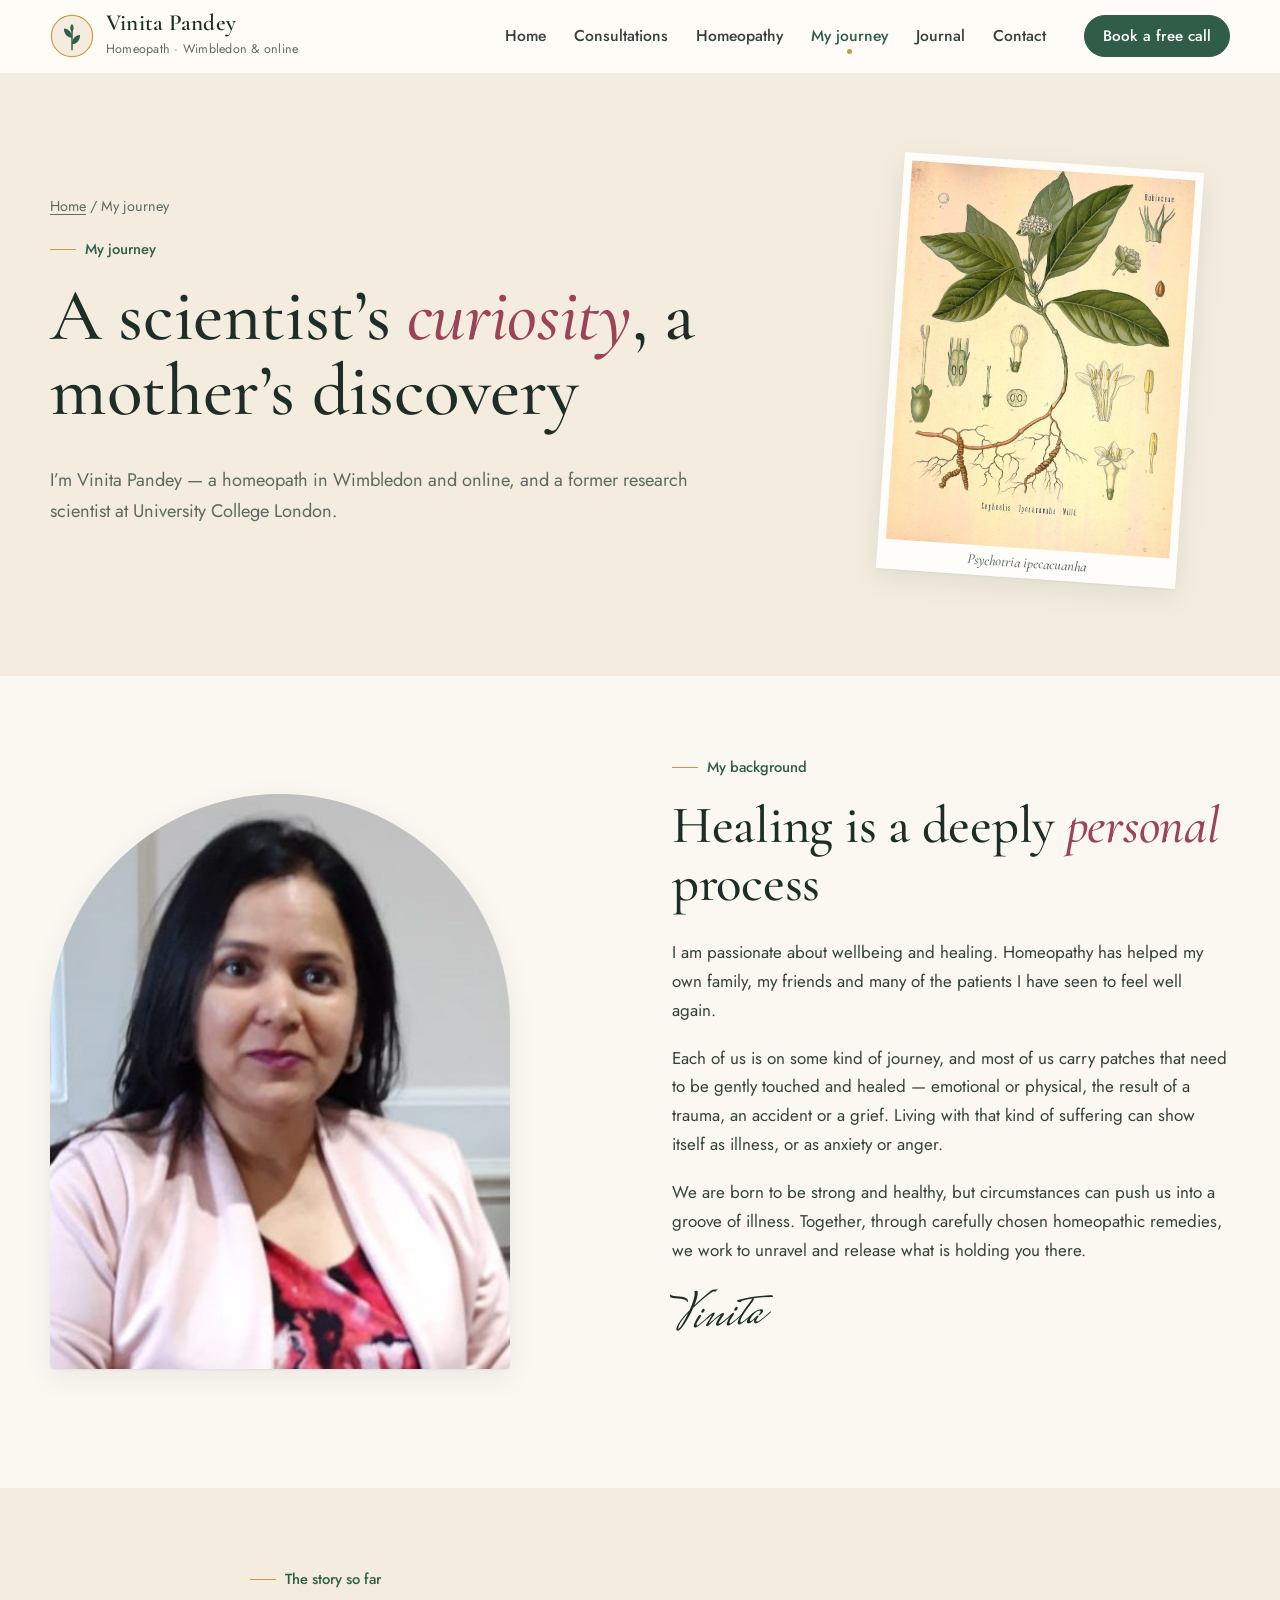
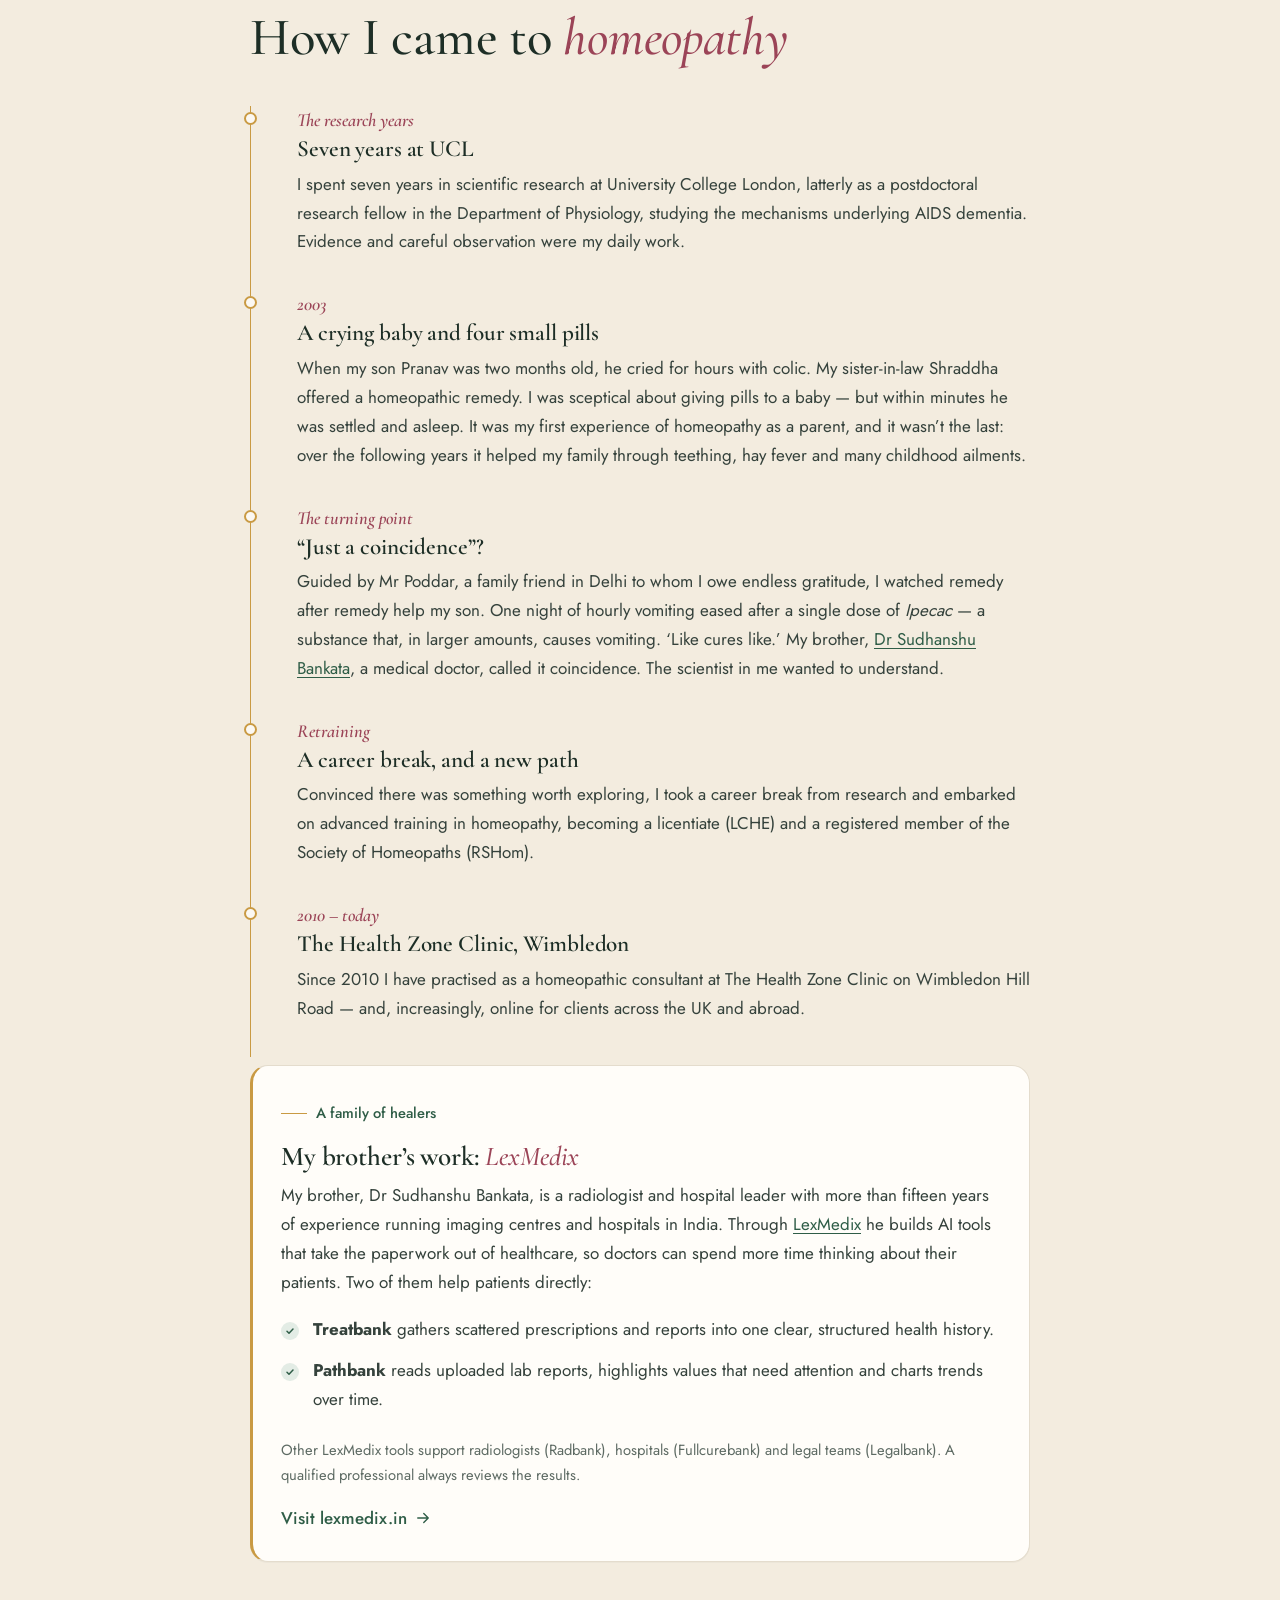
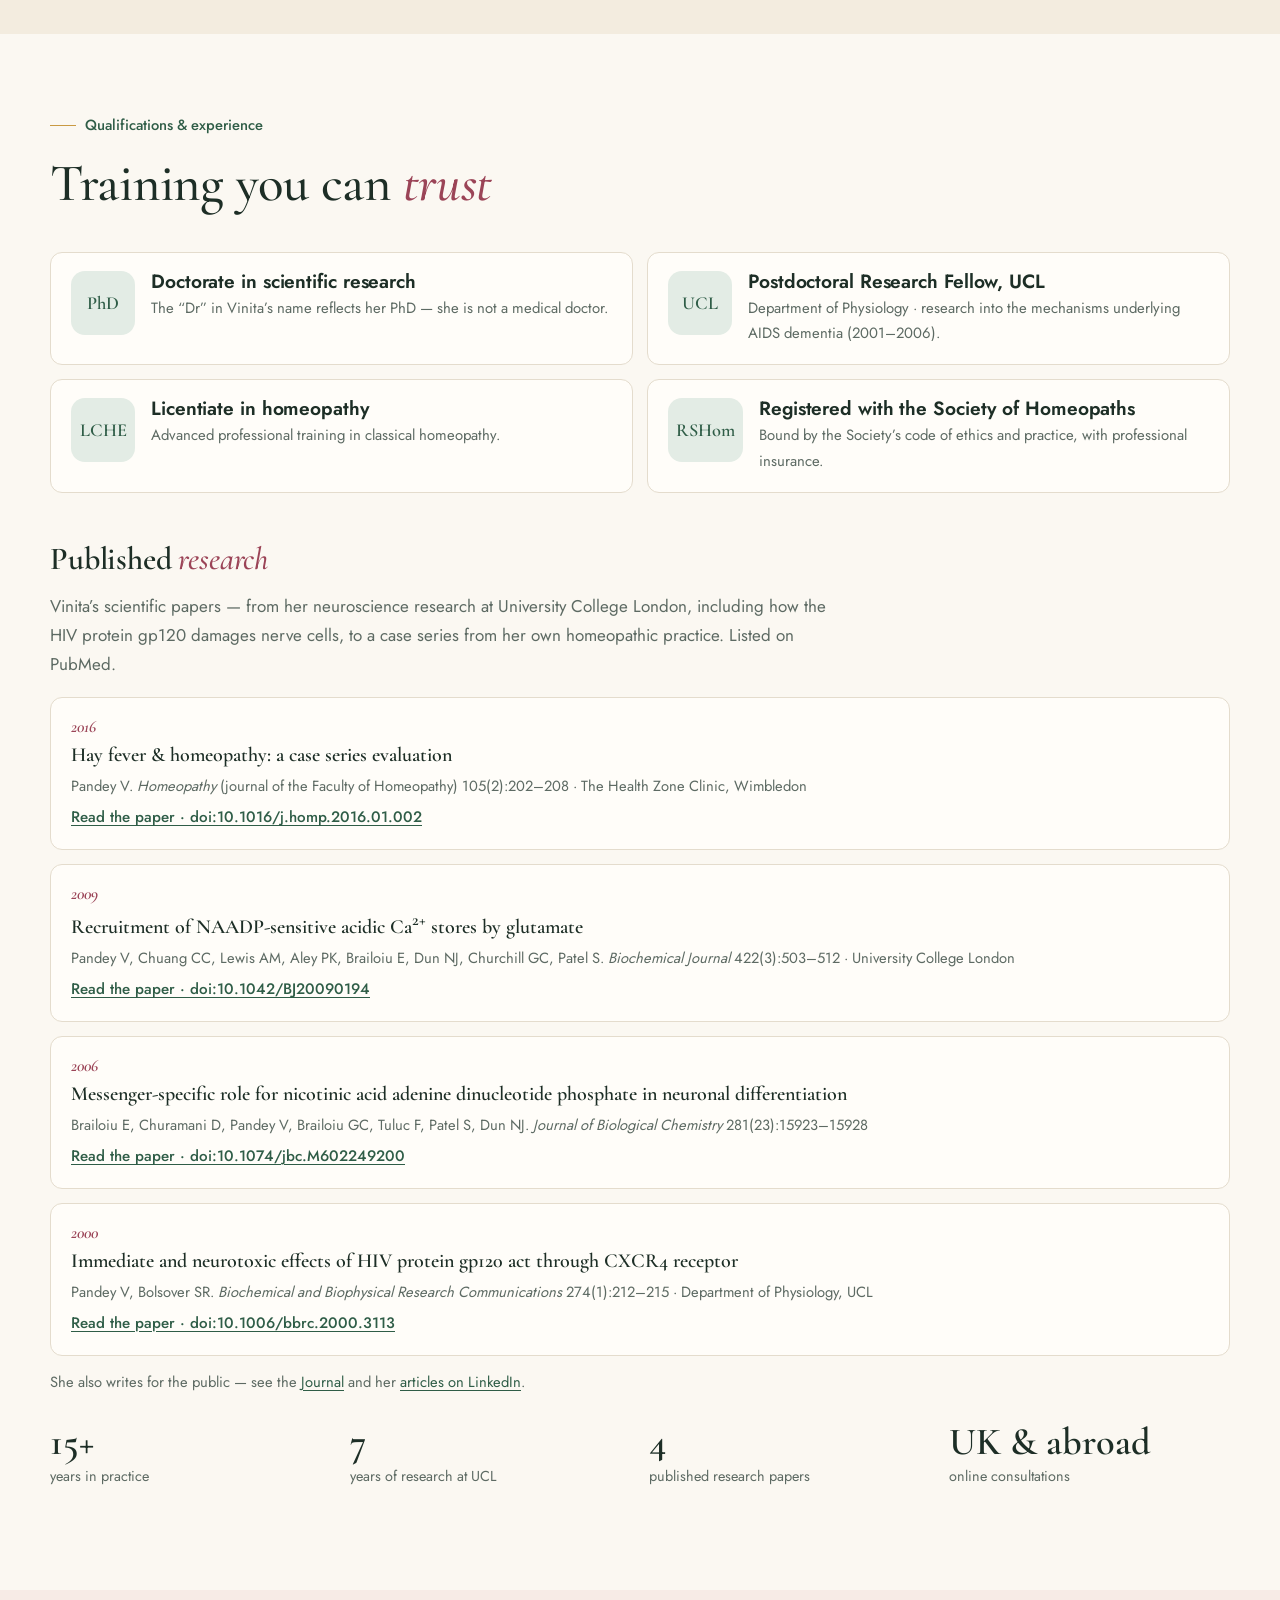
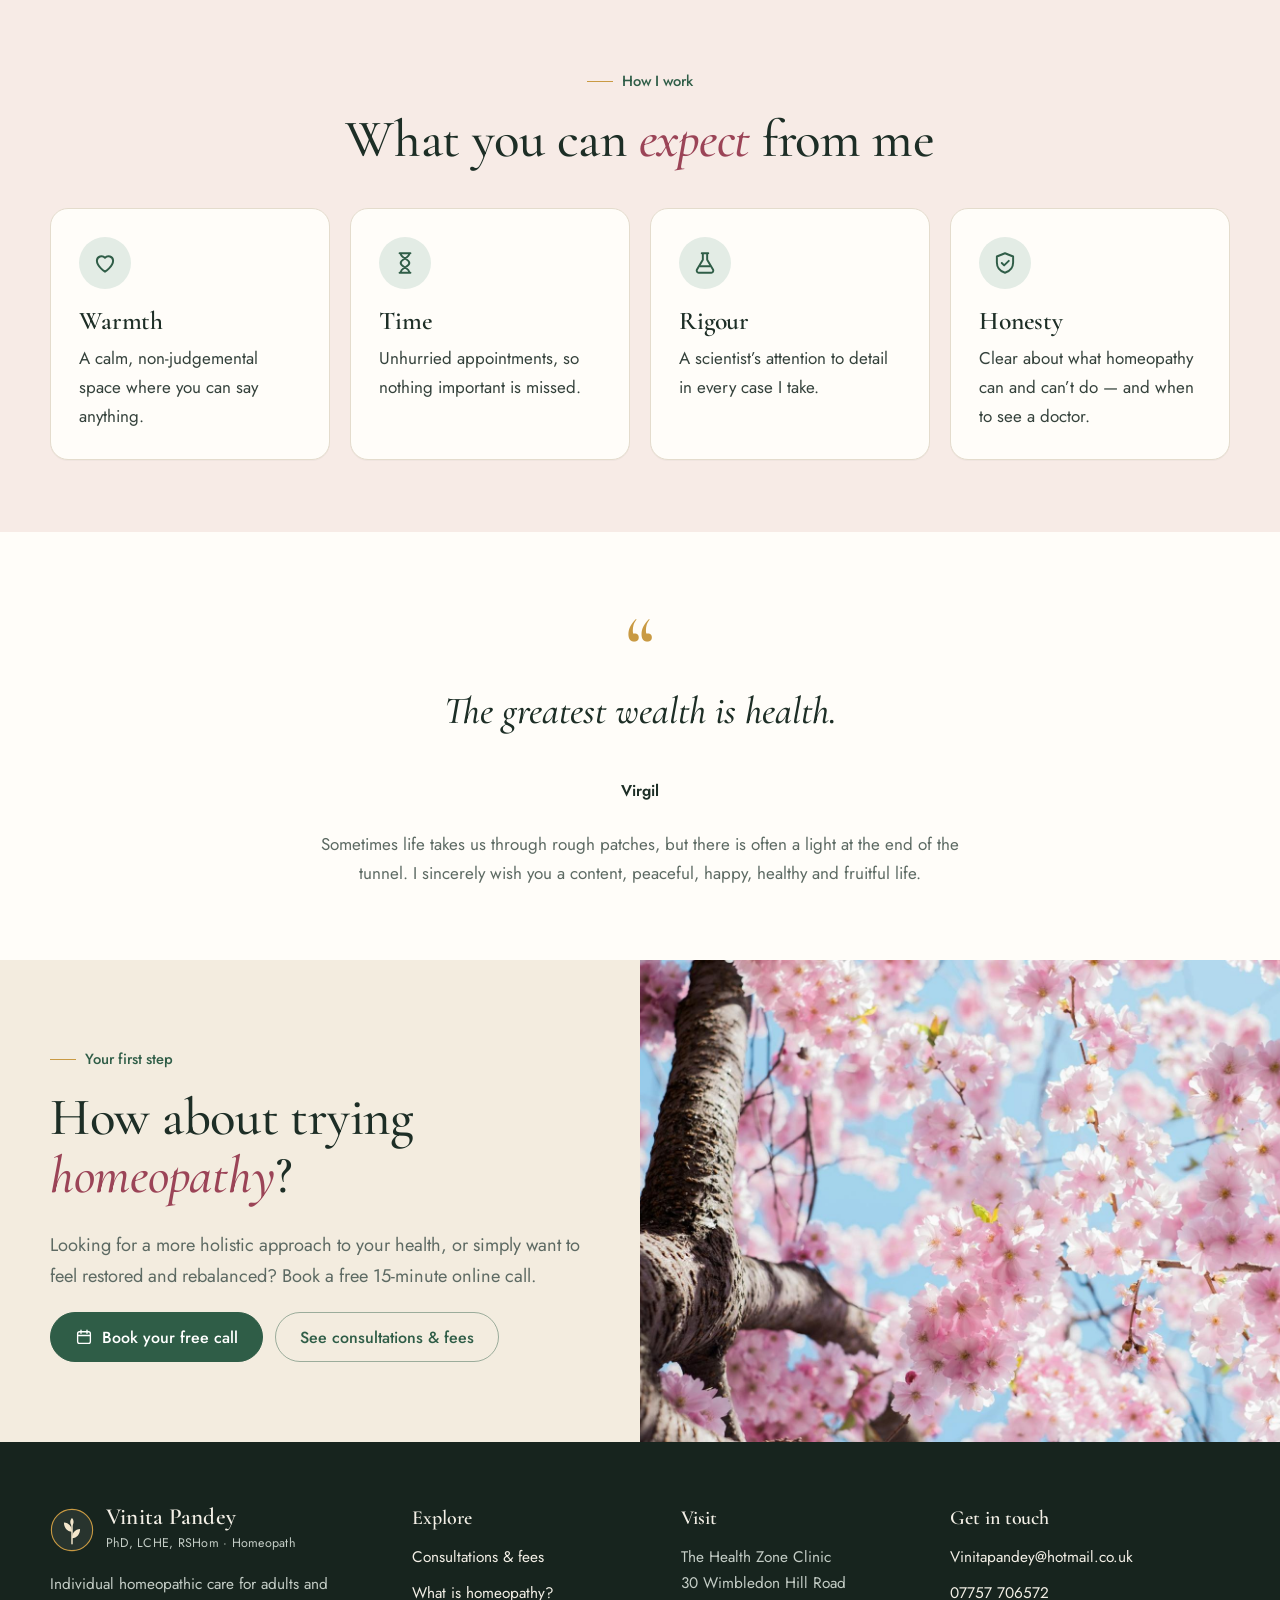
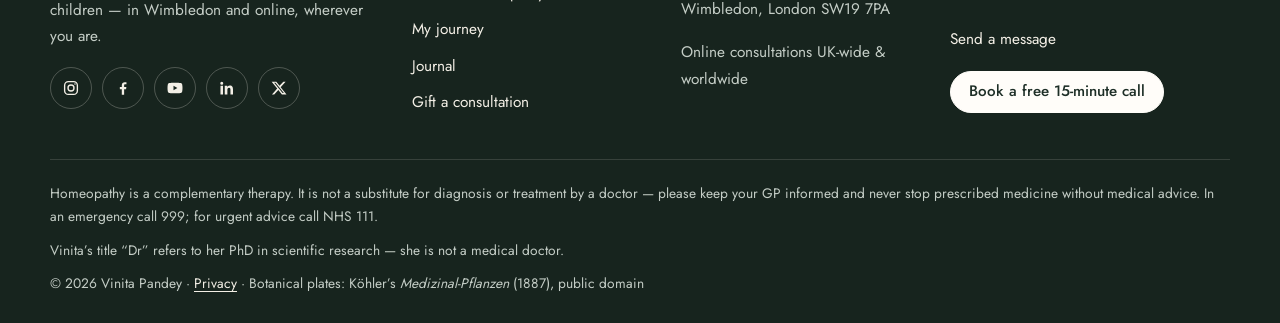
==== about/index.html @ 55dbd913 "Journal: migrate 4 articles as pages, add LinkedIn articles and published research Co-Authored-By: C" ====
<!doctype html>
<html lang="en-GB" data-root="../">
<head>
<meta charset="utf-8">
<meta name="viewport" content="width=device-width, initial-scale=1, viewport-fit=cover">
<title>My journey · Vinita Pandey Homeopathy</title>
<meta name="description" content="From seven years of scientific research at UCL to homeopathic practice in Wimbledon since 2010 — Vinita Pandey&#x27;s story, qualifications and approach.">

<link rel="canonical" href="https://drbankata.github.io/vinita-pandey/about/">
<meta name="theme-color" content="#fbf8f2">
<meta property="og:type" content="website">
<meta property="og:site_name" content="Vinita Pandey · Homeopathy">
<meta property="og:title" content="My journey · Vinita Pandey Homeopathy">
<meta property="og:description" content="From seven years of scientific research at UCL to homeopathic practice in Wimbledon since 2010 — Vinita Pandey&#x27;s story, qualifications and approach.">
<meta property="og:url" content="https://drbankata.github.io/vinita-pandey/about/">
<meta property="og:image" content="https://drbankata.github.io/vinita-pandey/assets/img/og-image.jpg">
<meta property="og:locale" content="en_GB">
<meta name="twitter:card" content="summary_large_image">
<link rel="icon" href="../assets/img/favicon.svg" type="image/svg+xml">
<link rel="icon" href="../assets/img/favicon.png" sizes="64x64" type="image/png">
<link rel="apple-touch-icon" href="../assets/img/apple-touch-icon.png">
<link rel="preload" href="../assets/fonts/cormorant.woff2" as="font" type="font/woff2" crossorigin>
<link rel="preload" href="../assets/fonts/jost.woff2" as="font" type="font/woff2" crossorigin>
<link rel="stylesheet" href="../assets/css/site.css?v=4">
<script type="application/ld+json">{"@context": "https://schema.org", "@graph": [{"@type": ["HealthAndBeautyBusiness", "LocalBusiness"], "@id": "https://drbankata.github.io/vinita-pandey/#practice", "name": "Vinita Pandey Homeopathy", "url": "https://drbankata.github.io/vinita-pandey/", "image": "https://drbankata.github.io/vinita-pandey/assets/img/og-image.jpg", "telephone": "+447757706572", "email": "Vinitapandey@hotmail.co.uk", "address": {"@type": "PostalAddress", "streetAddress": "The Health Zone Clinic, 30 Wimbledon Hill Road", "addressLocality": "Wimbledon, London", "postalCode": "SW19 7PA", "addressCountry": "GB"}, "areaServed": ["Wimbledon", "London", "United Kingdom (online)"], "founder": {"@id": "https://drbankata.github.io/vinita-pandey/#vinita"}, "sameAs": ["https://www.instagram.com/vinitapandeyhomeopathy/", "https://www.facebook.com/VinitaPandeyHomeopathy", "https://twitter.com/VinitaPandey24", "https://www.linkedin.com/in/vinita-pandey-5122bb1aa/"]}, {"@type": "Person", "@id": "https://drbankata.github.io/vinita-pandey/#vinita", "name": "Vinita Pandey", "honorificSuffix": "PhD, LCHE, RSHom", "jobTitle": "Homeopath", "worksFor": {"@id": "https://drbankata.github.io/vinita-pandey/#practice"}, "alumniOf": {"@type": "CollegeOrUniversity", "name": "University College London"}, "image": "https://drbankata.github.io/vinita-pandey/assets/img/vinita.jpg"}]}</script>
</head>
<body>
<a class="skip" href="#main">Skip to content</a>
<div class="progress" aria-hidden="true"></div>
<header class="site-header">
  <div class="wrap head-in">
    <a class="brand" href="../"><svg class="mark" viewBox="0 0 48 48" aria-hidden="true"><circle class="m-bg" cx="24" cy="24" r="22.5"/><path class="m-stem" d="M24 39V15"/><path class="m-leaf" d="M24 26c-5.5-.6-8.8-4.6-8.8-10.2 5.4.2 8.8 4.4 8.8 10.2zM24 33c5.5-.6 8.8-4.6 8.8-10.2-5.4.2-8.8 4.4-8.8 10.2zM24 19.5c-2.3-1.9-2.6-6-.1-8.5 2.5 2.3 2.4 6.4.1 8.5z"/></svg><span><span class="brand-name">Vinita Pandey</span><span class="brand-sub">Homeopath · Wimbledon &amp; online</span></span></a>
    <button class="menu-btn" type="button" aria-expanded="false" aria-controls="site-nav"><svg viewBox="0 0 24 24" fill="none" stroke="currentColor" stroke-width="1.8" stroke-linecap="round"><path d="M4 7h16M4 12h16M4 17h10"/></svg><span class="sr-only">Open menu</span></button>
    <nav id="site-nav" aria-label="Main">
      <ul><li><a href="../">Home</a></li><li><a href="../consultations/">Consultations</a></li><li><a href="../homeopathy/">Homeopathy</a></li><li><a href="../about/" aria-current="page">My journey</a></li><li><a href="../journal/">Journal</a></li><li><a href="../contact/">Contact</a></li></ul>
      <a class="btn small nav-cta" href="../consultations/?service=discovery#book" data-book="discovery">Book a free call</a>
    </nav>
  </div>
</header>
<main id="main">

  <section class="page-hero">
    <div class="wrap">
      <div>
        <p class="crumbs"><a href="../">Home</a> / My journey</p>
        <p class="eyebrow">My journey</p>
        <h1>A scientist&rsquo;s <em>curiosity</em>, a mother&rsquo;s discovery</h1>
        <p class="lede">I&rsquo;m Vinita Pandey — a homeopath in Wimbledon and online, and a former research scientist at University College London.</p>
        
      </div>
      <figure class="plate-deco"><img src="../assets/img/plates/ipecac.jpg" alt="" width="300" height="400"><figcaption>Psychotria ipecacuanha</figcaption></figure>
    </div>
  </section>

  <section class="section" aria-labelledby="bg-t">
    <div class="wrap split">
      <div class="photo tall arch" style="max-width:460px"><img src="../assets/img/vinita.jpg" alt="Vinita Pandey, homeopath" width="445" height="555" style="aspect-ratio:4/5"></div>
      <div>
        <p class="eyebrow">My background</p>
        <h2 id="bg-t">Healing is a deeply <em>personal</em> process</h2>
        <p>I am passionate about wellbeing and healing. Homeopathy has helped my own family, my friends and many of the patients I have seen to feel well again.</p>
        <p>Each of us is on some kind of journey, and most of us carry patches that need to be gently touched and healed — emotional or physical, the result of a trauma, an accident or a grief. Living with that kind of suffering can show itself as illness, or as anxiety or anger.</p>
        <p>We are born to be strong and healthy, but circumstances can push us into a groove of illness. Together, through carefully chosen homeopathic remedies, we work to unravel and release what is holding you there.</p>
        <p class="sig" style="position:static;transform:rotate(-4deg);display:inline-block;margin-top:6px"><span>Vinita</span></p>
      </div>
    </div>
  </section>

  <section class="section band-parch" aria-labelledby="tl-t">
    <div class="narrow">
      <div class="sec-head"><p class="eyebrow">The story so far</p><h2 id="tl-t">How I came to <em>homeopathy</em></h2></div>
      <ol class="timeline">
        <li><span class="yr">The research years</span><h3>Seven years at UCL</h3><p>I spent seven years in scientific research at University College London, latterly as a postdoctoral research fellow in the Department of Physiology, studying the mechanisms underlying AIDS dementia. Evidence and careful observation were my daily work.</p></li>
        <li><span class="yr">2003</span><h3>A crying baby and four small pills</h3><p>When my son Pranav was two months old, he cried for hours with colic. My sister-in-law Shraddha offered a homeopathic remedy. I was sceptical about giving pills to a baby — but within minutes he was settled and asleep. It was my first experience of homeopathy as a parent, and it wasn&rsquo;t the last: over the following years it helped my family through teething, hay fever and many childhood ailments.</p></li>
        <li><span class="yr">The turning point</span><h3>&ldquo;Just a coincidence&rdquo;?</h3><p>Guided by Mr Poddar, a family friend in Delhi to whom I owe endless gratitude, I watched remedy after remedy help my son. One night of hourly vomiting eased after a single dose of <i>Ipecac</i> — a substance that, in larger amounts, causes vomiting. ‘Like cures like.’ My brother, <a href="https://lexmedix.in" target="_blank" rel="noopener">Dr Sudhanshu Bankata</a>, a medical doctor, called it coincidence. The scientist in me wanted to understand.</p></li>
        <li><span class="yr">Retraining</span><h3>A career break, and a new path</h3><p>Convinced there was something worth exploring, I took a career break from research and embarked on advanced training in homeopathy, becoming a licentiate (LCHE) and a registered member of the Society of Homeopaths (RSHom).</p></li>
        <li><span class="yr">2010 – today</span><h3>The Health Zone Clinic, Wimbledon</h3><p>Since 2010 I have practised as a homeopathic consultant at The Health Zone Clinic on Wimbledon Hill Road — and, increasingly, online for clients across the UK and abroad.</p></li>
            </ol>
      <div class="card family">
        <p class="eyebrow">A family of healers</p>
        <h3 id="fam-t">My brother&rsquo;s work: <em>LexMedix</em></h3>
        <p>My brother, Dr Sudhanshu Bankata, is a radiologist and hospital leader with more than fifteen years of experience running imaging centres and hospitals in India. Through <a href="https://lexmedix.in" target="_blank" rel="noopener">LexMedix</a> he builds AI tools that take the paperwork out of healthcare, so doctors can spend more time thinking about their patients. Two of them help patients directly:</p>
        <ul class="checks">
          <li><strong>Treatbank</strong> gathers scattered prescriptions and reports into one clear, structured health history.</li>
          <li><strong>Pathbank</strong> reads uploaded lab reports, highlights values that need attention and charts trends over time.</li>
        </ul>
        <p class="note">Other LexMedix tools support radiologists (Radbank), hospitals (Fullcurebank) and legal teams (Legalbank). A qualified professional always reviews the results.</p>
        <a class="link-arrow" href="https://lexmedix.in" target="_blank" rel="noopener">Visit lexmedix.in <svg viewBox="0 0 24 24" fill="none" stroke="currentColor" stroke-width="1.8" stroke-linecap="round" stroke-linejoin="round" aria-hidden="true"><path d="M5 12h14M13 6l6 6-6 6"/></svg></a>
      </div>
    </div>
  </section>

  <section class="section" aria-labelledby="cr-t">
    <div class="wrap">
      <div class="sec-head"><p class="eyebrow">Qualifications &amp; experience</p><h2 id="cr-t">Training you can <em>trust</em></h2></div>
      <div class="creds">
        <div class="cred"><abbr title="Doctor of Philosophy">PhD</abbr><div><h3>Doctorate in scientific research</h3><p>The &ldquo;Dr&rdquo; in Vinita&rsquo;s name reflects her PhD — she is not a medical doctor.</p></div></div>
        <div class="cred"><abbr title="University College London">UCL</abbr><div><h3>Postdoctoral Research Fellow, UCL</h3><p>Department of Physiology · research into the mechanisms underlying AIDS dementia (2001–2006).</p></div></div>
        <div class="cred"><abbr title="Licentiate, Centre for Homeopathic Education">LCHE</abbr><div><h3>Licentiate in homeopathy</h3><p>Advanced professional training in classical homeopathy.</p></div></div>
        <div class="cred"><abbr title="Registered member of the Society of Homeopaths">RSHom</abbr><div><h3>Registered with the Society of Homeopaths</h3><p>Bound by the Society&rsquo;s code of ethics and practice, with professional insurance.</p></div></div>
      </div>

      <div id="publications" style="margin-top:48px">
        <h3 style="font-size:2rem">Published <em>research</em></h3>
        <p class="muted" style="max-width:46em">Vinita&rsquo;s scientific papers — from her neuroscience research at University College London, including how the HIV protein gp120 damages nerve cells, to a case series from her own homeopathic practice. Listed on PubMed.</p>
        <ul class="pubs"><li class="pub"><span class="pyear">2016</span><p class="ptitle">Hay fever &amp; homeopathy: a case series evaluation</p><p class="pjournal">Pandey V. <i>Homeopathy</i> (journal of the Faculty of Homeopathy) 105(2):202–208 · The Health Zone Clinic, Wimbledon</p><a href="https://doi.org/10.1016/j.homp.2016.01.002" target="_blank" rel="noopener">Read the paper · doi:10.1016/j.homp.2016.01.002</a></li><li class="pub"><span class="pyear">2009</span><p class="ptitle">Recruitment of NAADP-sensitive acidic Ca<sup>2+</sup> stores by glutamate</p><p class="pjournal">Pandey V, Chuang CC, Lewis AM, Aley PK, Brailoiu E, Dun NJ, Churchill GC, Patel S. <i>Biochemical Journal</i> 422(3):503–512 · University College London</p><a href="https://doi.org/10.1042/BJ20090194" target="_blank" rel="noopener">Read the paper · doi:10.1042/BJ20090194</a></li><li class="pub"><span class="pyear">2006</span><p class="ptitle">Messenger-specific role for nicotinic acid adenine dinucleotide phosphate in neuronal differentiation</p><p class="pjournal">Brailoiu E, Churamani D, Pandey V, Brailoiu GC, Tuluc F, Patel S, Dun NJ. <i>Journal of Biological Chemistry</i> 281(23):15923–15928</p><a href="https://doi.org/10.1074/jbc.M602249200" target="_blank" rel="noopener">Read the paper · doi:10.1074/jbc.M602249200</a></li><li class="pub"><span class="pyear">2000</span><p class="ptitle">Immediate and neurotoxic effects of HIV protein gp120 act through CXCR4 receptor</p><p class="pjournal">Pandey V, Bolsover SR. <i>Biochemical and Biophysical Research Communications</i> 274(1):212–215 · Department of Physiology, UCL</p><a href="https://doi.org/10.1006/bbrc.2000.3113" target="_blank" rel="noopener">Read the paper · doi:10.1006/bbrc.2000.3113</a></li></ul>
        <p class="note" style="margin-top:14px">She also writes for the public — see the <a href="../journal/">Journal</a> and her <a href="https://www.linkedin.com/in/vinita-pandey-5122bb1aa/recent-activity/articles/" target="_blank" rel="noopener">articles on LinkedIn</a>.</p>
      </div>
      <div class="stat-row">
        <div class="stat"><b>15+</b><span>years in practice</span></div>
        <div class="stat"><b>7</b><span>years of research at UCL</span></div>
        <div class="stat"><b>4</b><span>published research papers</span></div>
        <div class="stat"><b>UK &amp; abroad</b><span>online consultations</span></div>
      </div>
    </div>
  </section>

  <section class="section band-blush" aria-labelledby="ap-t">
    <div class="wrap">
      <div class="sec-head center"><p class="eyebrow">How I work</p><h2 id="ap-t">What you can <em>expect</em> from me</h2></div>
      <div class="grid g4">
        <div class="card"><span class="icon-disc"><svg viewBox="0 0 24 24" fill="none" stroke="currentColor" stroke-width="1.8" stroke-linecap="round" stroke-linejoin="round" aria-hidden="true"><path d="M12 20s-7.5-4.6-7.5-10.2A4.3 4.3 0 0112 7.2a4.3 4.3 0 017.5 2.6C19.5 15.4 12 20 12 20z"/></svg></span><h3>Warmth</h3><p>A calm, non-judgemental space where you can say anything.</p></div>
        <div class="card"><span class="icon-disc"><svg viewBox="0 0 24 24" fill="none" stroke="currentColor" stroke-width="1.8" stroke-linecap="round" stroke-linejoin="round" aria-hidden="true"><path d="M7 3h10M7 21h10M8 3c0 5 8 5 8 9s-8 4-8 9M16 3c0 5-8 5-8 9s8 4 8 9"/></svg></span><h3>Time</h3><p>Unhurried appointments, so nothing important is missed.</p></div>
        <div class="card"><span class="icon-disc"><svg viewBox="0 0 24 24" fill="none" stroke="currentColor" stroke-width="1.8" stroke-linecap="round" stroke-linejoin="round" aria-hidden="true"><path d="M9 3h6M10 3v6l-5.5 9.2A2 2 0 006.2 21h11.6a2 2 0 001.7-2.8L14 9V3"/><path d="M7.5 15h9"/></svg></span><h3>Rigour</h3><p>A scientist&rsquo;s attention to detail in every case I take.</p></div>
        <div class="card"><span class="icon-disc"><svg viewBox="0 0 24 24" fill="none" stroke="currentColor" stroke-width="1.8" stroke-linecap="round" stroke-linejoin="round" aria-hidden="true"><path d="M12 3l7.5 3v5.5c0 4.6-3.2 8.1-7.5 9.5-4.3-1.4-7.5-4.9-7.5-9.5V6L12 3z"/><path d="M9 12l2.2 2.2L15.5 10"/></svg></span><h3>Honesty</h3><p>Clear about what homeopathy can and can&rsquo;t do — and when to see a doctor.</p></div>
      </div>
    </div>
  </section>

  <section class="section band-paper">
    <div class="wrap">
      <figure class="quote">
        <span class="qmark" aria-hidden="true">&ldquo;</span>
        <blockquote><p>The greatest wealth is health.</p></blockquote>
        <figcaption><cite><strong>Virgil</strong></cite></figcaption>
      </figure>
      <p class="center" style="max-width:640px;margin:28px auto 0;color:var(--muted)">Sometimes life takes us through rough patches, but there is often a light at the end of the tunnel. I sincerely wish you a content, peaceful, happy, healthy and fruitful life.</p>
    </div>
  </section>

  <section class="closing" aria-labelledby="cl-t">
    <div class="cl-img"><img src="../assets/img/photos/blossom.jpg" alt="" loading="lazy" width="1800" height="1192"></div>
    <div class="cl-body"><div class="wrap" style="width:auto;margin:0">
      <p class="eyebrow">Your first step</p>
      <h2 id="cl-t">How about trying <em>homeopathy</em>?</h2>
      <p class="lede">Looking for a more holistic approach to your health, or simply want to feel restored and rebalanced? Book a free 15-minute online call.</p>
      <div class="btns"><a class="btn" href="../consultations/?service=discovery#book" data-book="discovery"><svg viewBox="0 0 24 24" fill="none" stroke="currentColor" stroke-width="1.8" stroke-linecap="round" stroke-linejoin="round" aria-hidden="true"><rect x="3.5" y="5" width="17" height="15.5" rx="2.5"/><path d="M3.5 10h17M8 3v4M16 3v4"/></svg> Book your free call</a><a class="btn ghost" href="../consultations/">See consultations &amp; fees</a></div>
    </div></div>
  </section>

</main>
<footer class="site-footer">
  <div class="wrap">
    <div class="foot-grid">
      <div>
        <a class="brand" href="../"><svg class="mark" viewBox="0 0 48 48" aria-hidden="true"><circle class="m-bg" cx="24" cy="24" r="22.5"/><path class="m-stem" d="M24 39V15"/><path class="m-leaf" d="M24 26c-5.5-.6-8.8-4.6-8.8-10.2 5.4.2 8.8 4.4 8.8 10.2zM24 33c5.5-.6 8.8-4.6 8.8-10.2-5.4.2-8.8 4.4-8.8 10.2zM24 19.5c-2.3-1.9-2.6-6-.1-8.5 2.5 2.3 2.4 6.4.1 8.5z"/></svg><span><span class="brand-name">Vinita Pandey</span><span class="brand-sub">PhD, LCHE, RSHom · Homeopath</span></span></a>
        <p>Individual homeopathic care for adults and children — in Wimbledon and online, wherever you are.</p>
        <div class="socials">
          <a data-show="instagram" hidden aria-label="Instagram"><svg viewBox="0 0 24 24" fill="none" stroke="currentColor" stroke-width="1.8" aria-hidden="true"><rect x="3.5" y="3.5" width="17" height="17" rx="5"/><circle cx="12" cy="12" r="4"/><circle cx="17.3" cy="6.7" r="1" fill="currentColor" stroke="none"/></svg></a>
          <a data-show="facebook" hidden aria-label="Facebook"><svg viewBox="0 0 24 24" fill="currentColor" aria-hidden="true"><path d="M13.5 21v-7.5h2.6l.4-3h-3V8.6c0-.9.3-1.5 1.5-1.5h1.6V4.4a21 21 0 00-2.3-.1c-2.3 0-3.9 1.4-3.9 4v2.2H7.8v3h2.6V21z"/></svg></a>
          <a data-show="youtube" hidden aria-label="YouTube"><svg viewBox="0 0 24 24" fill="currentColor" aria-hidden="true"><path d="M21.6 7.2a2.5 2.5 0 00-1.8-1.8C18.2 5 12 5 12 5s-6.2 0-7.8.4A2.5 2.5 0 002.4 7.2 26 26 0 002 12a26 26 0 00.4 4.8 2.5 2.5 0 001.8 1.8c1.6.4 7.8.4 7.8.4s6.2 0 7.8-.4a2.5 2.5 0 001.8-1.8A26 26 0 0022 12a26 26 0 00-.4-4.8zM10 15V9l5.2 3z"/></svg></a>
          <a data-show="linkedin" hidden aria-label="LinkedIn"><svg viewBox="0 0 24 24" fill="currentColor" aria-hidden="true"><path d="M5 3.5a2 2 0 110 4 2 2 0 010-4zM3.3 9h3.4v11.5H3.3zM9 9h3.3v1.6c.5-.9 1.6-1.9 3.4-1.9 3.6 0 4.3 2.4 4.3 5.4v6.4h-3.4v-5.7c0-1.4 0-3.1-1.9-3.1s-2.2 1.5-2.2 3v5.8H9z"/></svg></a>
          <a data-show="twitter" hidden aria-label="X (Twitter)"><svg viewBox="0 0 24 24" fill="currentColor" aria-hidden="true"><path d="M17.8 3.5h3l-6.6 7.5 7.8 9.5h-6.1l-4.8-5.9-5.5 5.9h-3l7-7.9L2.2 3.5h6.2l4.3 5.4zm-1 15.3h1.7L7.3 5.1H5.5z"/></svg></a>
        </div>
      </div>
      <div>
        <h2 class="fh">Explore</h2>
        <ul class="flist">
          <li><a href="../consultations/">Consultations &amp; fees</a></li>
          <li><a href="../homeopathy/">What is homeopathy?</a></li>
          <li><a href="../about/">My journey</a></li>
          <li><a href="../journal/">Journal</a></li>
          <li><a href="../consultations/#gift">Gift a consultation</a></li>
        </ul>
      </div>
      <div>
        <h2 class="fh">Visit</h2>
        <p>The Health Zone Clinic<br>30 Wimbledon Hill Road<br>Wimbledon, London SW19 7PA</p>
        <p>Online consultations UK-wide &amp; worldwide</p>
      </div>
      <div>
        <h2 class="fh">Get in touch</h2>
        <ul class="flist">
          <li><a data-show="email" hidden><span data-fill></span></a></li>
          <li><a data-show="phone" hidden><span data-fill></span></a></li>
          <li><a data-show="whatsapp" hidden>WhatsApp</a></li>
          <li><a href="../contact/">Send a message</a></li>
        </ul>
        <a class="btn small light" style="margin-top:18px" href="../consultations/?service=discovery#book" data-book="discovery">Book a free 15-minute call</a>
      </div>
    </div>
    <div class="legal">
      <p>Homeopathy is a complementary therapy. It is not a substitute for diagnosis or treatment by a doctor — please keep your GP informed and never stop prescribed medicine without medical advice. In an emergency call 999; for urgent advice call NHS 111.</p>
      <p>Vinita&rsquo;s title &ldquo;Dr&rdquo; refers to her PhD in scientific research — she is not a medical doctor.</p>
      <p>&copy; <span data-year>2026</span> Vinita Pandey · <a href="../privacy/">Privacy</a> · Botanical plates: Köhler&rsquo;s <i>Medizinal-Pflanzen</i> (1887), public domain</p>
    </div>
  </div>
</footer>
<button class="to-top" type="button" aria-label="Back to top"><svg viewBox="0 0 24 24" fill="none" stroke="currentColor" stroke-width="1.8" stroke-linecap="round" stroke-linejoin="round" aria-hidden="true"><path d="M12 19V5M6 11l6-6 6 6"/></svg></button>
<a class="wa-float" data-show="whatsapp" hidden aria-label="Message Vinita on WhatsApp"><svg viewBox="0 0 24 24" fill="currentColor" aria-hidden="true"><path d="M12 2.2A9.8 9.8 0 003.6 17l-1.3 4.8 4.9-1.3A9.8 9.8 0 1012 2.2zm0 17.9a8.1 8.1 0 01-4.1-1.1l-.3-.2-2.9.8.8-2.8-.2-.3A8.1 8.1 0 1112 20.1zm4.5-6.1c-.2-.1-1.5-.7-1.7-.8s-.4-.1-.6.1-.7.8-.8 1-.3.2-.5.1a6.6 6.6 0 01-3.3-2.9c-.2-.4.3-.4.8-1.3a.5.5 0 000-.5l-.8-1.8c-.2-.5-.4-.4-.6-.4h-.5a1 1 0 00-.7.3 3 3 0 00-.9 2.2 5.2 5.2 0 001.1 2.7 11.8 11.8 0 004.5 4c1.7.7 2.3.8 3.2.6a2.7 2.7 0 001.8-1.2 2.2 2.2 0 00.1-1.3c0-.1-.2-.2-.4-.3z"/></svg></a>
<aside class="mbar" aria-label="Quick booking">
  <a class="btn" href="../consultations/?service=discovery#book" data-book="discovery"><svg viewBox="0 0 24 24" fill="none" stroke="currentColor" stroke-width="1.8" stroke-linecap="round" stroke-linejoin="round" aria-hidden="true"><rect x="3.5" y="5" width="17" height="15.5" rx="2.5"/><path d="M3.5 10h17M8 3v4M16 3v4"/></svg> Free 15-min call</a>
  <a class="btn ghost" data-show="phone" hidden aria-label="Call Vinita"><svg viewBox="0 0 24 24" fill="none" stroke="currentColor" stroke-width="1.8" stroke-linecap="round" stroke-linejoin="round" aria-hidden="true"><path d="M5 4h3.5l1.8 4.5-2.3 1.4a11 11 0 006.1 6.1l1.4-2.3L20 15.5V19a1.5 1.5 0 01-1.6 1.5C10.6 20 4 13.4 3.5 5.6A1.5 1.5 0 015 4z"/></svg> Call</a>
</aside>
<script src="../assets/js/site.js?v=2" defer></script>
</body>
</html>
---- assets/css/site.css ----
/* =====================================================================
   VINITA PANDEY · Homeopathy · site styles
   Mobile-first: base = phone, then 640 / 900 / 1100 (desktop menu) / 1280.
   Colours ONLY from the :root tokens below.
   ===================================================================== */

@font-face { font-family: "Cormorant"; src: url("../fonts/cormorant.woff2") format("woff2"); font-weight: 400 700; font-style: normal; font-display: swap; }
@font-face { font-family: "Cormorant"; src: url("../fonts/cormorant-italic.woff2") format("woff2"); font-weight: 400 700; font-style: italic; font-display: swap; }
@font-face { font-family: "Jost"; src: url("../fonts/jost.woff2") format("woff2"); font-weight: 300 700; font-style: normal; font-display: swap; }
@font-face { font-family: "Signature"; src: url("../fonts/signature.woff2") format("woff2"); font-weight: 400; font-display: swap; }

:root {
  /* ink & text */
  --ink: #1d2e26;          /* deep botanical green-black: headings */
  --text: #35423c;         /* body */
  --muted: #5d6a63;        /* secondary text (AA on all light backgrounds) */
  /* action */
  --fern: #2f5d47;         /* buttons, links (white text AA 7:1) */
  --fern-2: #234836;       /* hover */
  --fern-soft: #e3ece5;    /* icon discs, selected */
  /* accents */
  --rose: #9b4457;         /* italic accent words, small highlights (AA on light) */
  --rose-soft: #f3e1e0;
  --gold: #c99a43;         /* decoration only: suns, rules, numbers — never text on light */
  --gold-soft: #f4e7cc;
  --gold-deep: #8a652a;    /* gold when it must be readable text (numbers) — AA on light */
  /* surfaces */
  --bg: #fbf8f2;           /* page */
  --paper: #fffdf9;        /* cards, header, dialogs */
  --parchment: #f3ecdf;    /* alternate band */
  --blush: #f7ebe6;        /* alternate band 2 */
  --line: #e4dccd;         /* hairlines */
  --night: #17241e;        /* dark band + footer */
  --on-dark: #f3efe6;
  --on-dark-soft: #c4cdc6;
  /* system */
  --radius: 18px;
  --radius-sm: 12px;
  --shadow: 0 1px 2px rgba(29,46,38,.06), 0 8px 28px rgba(29,46,38,.08);
  --shadow-lg: 0 2px 6px rgba(29,46,38,.08), 0 24px 60px rgba(29,46,38,.14);
  --wrap: 1180px;
  --serif: "Cormorant", "Cormorant Garamond", Georgia, "Times New Roman", serif;
  --sans: "Jost", "Segoe UI", system-ui, -apple-system, sans-serif;
  --ease: cubic-bezier(.2,.7,.2,1);
}

*, *::before, *::after { box-sizing: border-box; }
html { -webkit-text-size-adjust: 100%; scroll-behavior: smooth; scroll-padding-top: 88px; }
body { margin: 0; background: var(--bg); color: var(--text); font: 400 17px/1.7 var(--sans); overflow-x: hidden; }
img, svg, video, iframe { display: block; max-width: 100%; }
img { height: auto; }
a { color: var(--fern); text-underline-offset: 3px; text-decoration-thickness: 1px; }
a:hover { color: var(--fern-2); }
:focus-visible { outline: 3px solid var(--gold); outline-offset: 3px; border-radius: 6px; }
::selection { background: var(--gold-soft); color: var(--ink); }
h1, h2, h3, h4 { font-family: var(--serif); color: var(--ink); font-weight: 600; line-height: 1.1; margin: 0 0 .5em; letter-spacing: -.005em; }
h1 { font-size: clamp(2.6rem, 8.5vw, 4.6rem); font-weight: 500; line-height: 1.02; }
h2 { font-size: clamp(2.1rem, 5.6vw, 3.3rem); font-weight: 500; }
h3 { font-size: 1.6rem; }
h4 { font-size: 1.25rem; }
h1 em, h2 em, h3 em { font-style: italic; color: var(--rose); font-weight: 500; }
p { margin: 0 0 1.1em; }
.lede { font-size: 1.14rem; color: var(--muted); max-width: 38em; }
.eyebrow { display: inline-flex; align-items: center; gap: .6em; font-size: .92rem; font-weight: 500; color: var(--fern); margin-bottom: 1rem; }
.eyebrow::before { content: ""; width: 26px; height: 1px; background: var(--gold); }
.sr-only { position: absolute !important; width: 1px; height: 1px; padding: 0; margin: -1px; overflow: hidden; clip: rect(0 0 0 0); white-space: nowrap; border: 0; }
.skip { position: absolute; left: 12px; top: -60px; z-index: 200; background: var(--ink); color: var(--paper); padding: 10px 16px; border-radius: 10px; }
.skip:focus { top: 12px; color: var(--paper); }
.wrap { width: min(100% - 32px, var(--wrap)); margin-inline: auto; }
.narrow { width: min(100% - 32px, 780px); margin-inline: auto; }
.section { padding: 72px 0; }
.section.tight { padding: 48px 0; }
.band-parch { background: var(--parchment); }
.band-blush { background: var(--blush); }
.band-paper { background: var(--paper); }
.center { text-align: center; }
.center .lede { margin-inline: auto; }
.center .eyebrow { justify-content: center; }
.sec-head { max-width: 760px; margin-bottom: 40px; }
.sec-head.center { margin-inline: auto; }
.note { font-size: .92rem; color: var(--muted); }
.muted { color: var(--muted); }
[hidden] { display: none !important; }

/* ---------- buttons ---------- */
.btn { --b: var(--fern); display: inline-flex; align-items: center; justify-content: center; gap: .55em; min-height: 50px; padding: 12px 24px; border-radius: 999px; border: 1.5px solid var(--b); background: var(--b); color: #fff; font: 500 1rem/1.2 var(--sans); text-decoration: none; cursor: pointer; transition: background .2s, border-color .2s, transform .2s var(--ease), box-shadow .2s; }
.btn:hover { --b: var(--fern-2); color: #fff; transform: translateY(-1px); box-shadow: 0 8px 22px rgba(35,72,54,.22); }
.btn svg { width: 18px; height: 18px; flex: none; }
.btn.ghost { background: transparent; color: var(--fern); border-color: color-mix(in srgb, var(--fern) 45%, transparent); }
.btn.ghost:hover { background: var(--fern-soft); color: var(--fern-2); box-shadow: none; }
.btn.light { background: var(--paper); border-color: var(--paper); color: var(--ink); }
.btn.light:hover { background: #fff; color: var(--fern-2); }
.btn.on-dark { background: transparent; color: var(--on-dark); border-color: rgba(243,239,230,.45); }
.btn.on-dark:hover { background: rgba(243,239,230,.1); color: #fff; box-shadow: none; }
.btn.small { min-height: 42px; padding: 8px 18px; font-size: .95rem; }
.btn.block { width: 100%; }
.btns { display: flex; flex-wrap: wrap; gap: 12px; }
.link-arrow { display: inline-flex; align-items: center; gap: .4em; font-weight: 500; text-decoration: none; }
.link-arrow svg { width: 18px; height: 18px; transition: transform .2s var(--ease); }
.link-arrow:hover svg { transform: translateX(3px); }

/* ---------- header ---------- */
.progress { position: fixed; top: 0; left: 0; height: 2px; width: 0; background: var(--gold); z-index: 120; }
.site-header { position: sticky; top: 0; z-index: 100; background: color-mix(in srgb, var(--paper) 86%, transparent); backdrop-filter: saturate(1.4) blur(14px); -webkit-backdrop-filter: saturate(1.4) blur(14px); border-bottom: 1px solid transparent; transition: border-color .25s, box-shadow .25s; }
.site-header.scrolled { border-color: var(--line); box-shadow: 0 6px 24px rgba(29,46,38,.06); }
.head-in { display: flex; align-items: center; justify-content: space-between; gap: 16px; min-height: 72px; }
.brand { display: flex; align-items: center; gap: 12px; text-decoration: none; color: var(--ink); }
.brand:hover { color: var(--ink); }
.mark { width: 44px; height: 44px; flex: none; }
.mark .m-bg { fill: var(--parchment); stroke: var(--gold); stroke-width: 1.2; }
.mark .m-stem { stroke: var(--fern); stroke-width: 1.6; stroke-linecap: round; fill: none; }
.mark .m-leaf { fill: var(--fern); }
.site-footer .mark .m-bg { fill: rgba(243,239,230,.08); }
.site-footer .mark .m-stem { stroke: var(--gold-soft); }
.site-footer .mark .m-leaf { fill: var(--gold-soft); }
.brand-name { display: block; font: 600 1.45rem/1 var(--serif); letter-spacing: .01em; }
.brand-sub { display: block; font-size: .78rem; color: var(--muted); margin-top: 4px; letter-spacing: .02em; }
.menu-btn { display: inline-grid; place-items: center; width: 46px; height: 46px; border-radius: 50%; border: 1px solid var(--line); background: var(--paper); color: var(--ink); cursor: pointer; }
.menu-btn svg { width: 22px; height: 22px; }
#site-nav { position: fixed; inset: 72px 0 auto 0; background: var(--paper); border-bottom: 1px solid var(--line); box-shadow: var(--shadow-lg); padding: 12px 16px 22px; display: none; max-height: calc(100dvh - 72px); overflow-y: auto; }
#site-nav.open { display: block; }
.js #site-nav { display: none; }
.js #site-nav.open { display: block; }
#site-nav ul { list-style: none; margin: 0; padding: 0; }
#site-nav li a { display: block; padding: 14px 6px; border-bottom: 1px solid var(--line); text-decoration: none; color: var(--ink); font: 500 1.35rem/1.2 var(--serif); }
#site-nav li a[aria-current="page"] { color: var(--rose); }
#site-nav .nav-cta { margin-top: 18px; }
.head-cta { display: none; }
@media (min-width: 1100px) {
  .menu-btn { display: none; }
  #site-nav, .js #site-nav { position: static; display: flex !important; align-items: center; gap: 26px; padding: 0; background: none; border: 0; box-shadow: none; max-height: none; overflow: visible; }
  #site-nav ul { display: flex; gap: 4px; }
  #site-nav li a { border: 0; padding: 8px 12px; font: 500 .98rem/1 var(--sans); color: var(--text); border-radius: 999px; position: relative; }
  #site-nav li a:hover { color: var(--fern); background: var(--fern-soft); }
  #site-nav li a[aria-current="page"] { color: var(--fern); }
  #site-nav li a[aria-current="page"]::after { content: ""; position: absolute; left: 50%; bottom: -2px; width: 5px; height: 5px; margin-left: -2.5px; border-radius: 50%; background: var(--gold); }
  #site-nav .nav-cta { margin: 0; }
}

/* ---------- hero (home showpiece) ---------- */
.hero { position: relative; padding: 36px 0 64px; overflow: hidden; }
.hero::before { content: ""; position: absolute; inset: 0; background: radial-gradient(60% 50% at 85% 20%, var(--blush) 0%, transparent 70%), radial-gradient(40% 40% at 0% 100%, var(--parchment) 0%, transparent 70%); pointer-events: none; }
.hero-in { position: relative; display: grid; gap: 40px; align-items: center; }
.hero h1 { margin-bottom: .35em; }
.hero .lede { font-size: 1.18rem; margin-bottom: 1.6em; }
.trust { display: flex; flex-wrap: wrap; gap: 10px 22px; margin-top: 28px; padding: 0; list-style: none; font-size: .95rem; color: var(--muted); }
.trust li { display: flex; align-items: center; gap: 8px; }
.trust svg { width: 18px; height: 18px; color: var(--fern); flex: none; }
.trust strong { color: var(--ink); font-weight: 600; }

.herbarium { position: relative; width: min(100%, 520px); aspect-ratio: 1 / 1.06; margin-inline: auto; }
.herbarium .sun { position: absolute; width: 62%; aspect-ratio: 1; border-radius: 50%; left: 19%; top: 6%; background: radial-gradient(circle at 40% 35%, var(--gold-soft), color-mix(in srgb, var(--gold) 55%, var(--gold-soft)) 100%); opacity: .75; }
.sheet { position: absolute; width: 38%; background: var(--paper); padding: 7px 7px 26px; box-shadow: var(--shadow); border-radius: 3px; transition: transform .6s var(--ease); }
.sheet img { width: 100%; aspect-ratio: 3/4; object-fit: cover; mix-blend-mode: multiply; }
.sheet figcaption { position: absolute; left: 0; right: 0; bottom: 5px; text-align: center; font: italic 500 .82rem/1 var(--serif); color: var(--muted); }
.sheet::before { content: ""; position: absolute; top: -8px; left: 50%; width: 46px; height: 16px; margin-left: -23px; background: color-mix(in srgb, var(--gold-soft) 80%, transparent); transform: rotate(-3deg); }
.sheet.s1 { left: 0; top: 20%; transform: rotate(-8deg); }
.sheet.s2 { right: -3%; top: 6%; transform: rotate(7deg); }
.sheet.s3 { right: 6%; bottom: 0; width: 32%; transform: rotate(-4deg); z-index: 3; }
.herbarium:hover .s1 { transform: rotate(-10deg) translate(-4px,-4px); }
.herbarium:hover .s2 { transform: rotate(9deg) translate(4px,-4px); }
.portrait-arch { position: absolute; left: 27%; top: 10%; width: 46%; aspect-ratio: 4/5.4; border-radius: 999px 999px 22px 22px; overflow: hidden; z-index: 2; border: 6px solid var(--paper); box-shadow: var(--shadow-lg); background: var(--blush); }
.portrait-arch img { width: 100%; height: 100%; object-fit: cover; object-position: 50% 20%; }
.sig { position: absolute; left: 2%; bottom: 3%; z-index: 4; font: 400 clamp(2.6rem, 9vw, 3.6rem)/1 "Signature", cursive; color: var(--ink); transform: rotate(-6deg); }
.sig span { display: inline-block; clip-path: inset(0 100% 0 0); animation: write 2.2s .5s var(--ease) forwards; padding: 0 .2em .1em 0; }
@keyframes write { to { clip-path: inset(0 0 0 0); } }
.badge-float { position: absolute; z-index: 4; right: -2%; top: 2%; background: var(--paper); border-radius: 999px; padding: 10px 16px; font-size: .86rem; box-shadow: var(--shadow); display: flex; gap: 8px; align-items: center; color: var(--ink); }
.badge-float i { width: 9px; height: 9px; border-radius: 50%; background: #3f9a63; box-shadow: 0 0 0 4px rgba(63,154,99,.18); }
@media (min-width: 900px) {
  .hero { padding: 64px 0 96px; }
  .hero-in { grid-template-columns: 1.05fr 1fr; gap: 56px; }
}

/* ---------- page hero (inner pages) ---------- */
.page-hero { position: relative; padding: 48px 0 56px; background: var(--parchment); overflow: hidden; }
.page-hero .wrap { position: relative; display: grid; gap: 32px; align-items: center; }
.page-hero .plate-deco { display: none; }
.page-hero .crumbs { font-size: .9rem; color: var(--muted); margin-bottom: 12px; }
.page-hero .crumbs a { color: var(--muted); }
@media (min-width: 900px) {
  .page-hero { padding: 72px 0 80px; }
  .page-hero .wrap { grid-template-columns: 1.4fr 1fr; }
  .page-hero .plate-deco { display: block; justify-self: end; width: 300px; transform: rotate(4deg); background: var(--paper); padding: 8px 8px 30px; box-shadow: var(--shadow); position: relative; }
  .page-hero .plate-deco img { mix-blend-mode: multiply; aspect-ratio: 3/4; object-fit: cover; width: 100%; }
  .page-hero .plate-deco figcaption { position: absolute; bottom: 7px; left: 0; right: 0; text-align: center; font: italic 500 .9rem/1 var(--serif); color: var(--muted); }
}

/* ---------- pillars / cards ---------- */
.grid { display: grid; gap: 20px; }
@media (min-width: 640px) { .grid.g2, .grid.g3, .grid.g4 { grid-template-columns: repeat(2, 1fr); } }
@media (min-width: 900px) { .grid.g3 { grid-template-columns: repeat(3, 1fr); } .grid.g4 { grid-template-columns: repeat(4, 1fr); } }
.card { background: var(--paper); border: 1px solid var(--line); border-radius: var(--radius); padding: 28px; box-shadow: 0 1px 0 rgba(29,46,38,.03); }
.card h3 { margin-bottom: .35em; }
.icon-disc { display: grid; place-items: center; width: 52px; height: 52px; border-radius: 50%; background: var(--fern-soft); color: var(--fern); margin-bottom: 18px; }
.icon-disc svg { width: 26px; height: 26px; }
.pillar p:last-child, .card p:last-child { margin-bottom: 0; }
.num { font: italic 600 2.4rem/1 var(--serif); color: var(--gold-deep); display: block; margin-bottom: 10px; }

/* split feature (image + text) */
.split { display: grid; gap: 36px; align-items: center; }
@media (min-width: 900px) { .split { grid-template-columns: 1fr 1fr; gap: 64px; } .split.rev > :first-child { order: 2; } }
.photo { border-radius: var(--radius); overflow: hidden; box-shadow: var(--shadow); background: var(--parchment); }
.photo img { width: 100%; height: 100%; object-fit: cover; }
.photo.tall img { aspect-ratio: 4/5; }
.photo.wide img { aspect-ratio: 3/2; }
.photo.arch { border-radius: 999px 999px var(--radius) var(--radius); }
.checks { list-style: none; padding: 0; margin: 0 0 1.4em; }
.checks li { position: relative; padding-left: 32px; margin-bottom: 12px; }
.checks li::before { content: ""; position: absolute; left: 0; top: .42em; width: 18px; height: 18px; border-radius: 50%; background: var(--fern-soft) url("data:image/svg+xml,%3Csvg xmlns='http://www.w3.org/2000/svg' viewBox='0 0 24 24' fill='none' stroke='%232f5d47' stroke-width='3' stroke-linecap='round' stroke-linejoin='round'%3E%3Cpath d='M6 12.5l4 4L18 8'/%3E%3C/svg%3E") center/12px no-repeat; }

/* ---------- consultation cards ---------- */
.svc-grid { display: grid; gap: 20px; }
@media (min-width: 640px) { .svc-grid { grid-template-columns: repeat(2, 1fr); } }
@media (min-width: 1100px) { .svc-grid.four { grid-template-columns: repeat(4, 1fr); } .svc-grid.three { grid-template-columns: repeat(3, 1fr); } }
.svc { position: relative; display: flex; flex-direction: column; background: var(--paper); border: 1px solid var(--line); border-radius: var(--radius); padding: 28px 24px 24px; transition: transform .25s var(--ease), box-shadow .25s; }
.svc:hover { transform: translateY(-3px); box-shadow: var(--shadow-lg); }
.svc.featured { border-color: color-mix(in srgb, var(--fern) 40%, var(--line)); box-shadow: var(--shadow); }
.svc .tag { position: absolute; top: -12px; left: 24px; background: var(--fern); color: #fff; font-size: .8rem; font-weight: 500; padding: 4px 12px; border-radius: 999px; }
.svc .tag.rose { background: var(--rose); }
.svc h3 { font-size: 1.55rem; margin-bottom: .2em; }
.svc .meta { display: flex; flex-wrap: wrap; gap: 6px 14px; font-size: .9rem; color: var(--muted); margin-bottom: 14px; }
.svc .meta span { display: inline-flex; align-items: center; gap: 6px; }
.svc .meta svg { width: 16px; height: 16px; color: var(--fern); }
.svc .price { font: 600 2.4rem/1 var(--serif); color: var(--ink); margin: 6px 0 14px; }
.svc .price small { font: 400 .9rem var(--sans); color: var(--muted); margin-left: 4px; }
.svc .price .free { color: var(--fern); }
.svc p { font-size: .97rem; }
.svc ul { list-style: none; padding: 0; margin: 0 0 20px; font-size: .95rem; }
.svc ul li { padding: 7px 0 7px 24px; border-top: 1px dashed var(--line); position: relative; }
.svc ul li::before { content: ""; position: absolute; left: 2px; top: 15px; width: 8px; height: 8px; border-radius: 50%; border: 1.5px solid var(--gold); }
.svc .actions { margin-top: auto; display: grid; gap: 10px; }

/* ---------- topics (what people come about) ---------- */
.topics { display: grid; gap: 18px; }
@media (min-width: 640px) { .topics { grid-template-columns: repeat(2, 1fr); } }
@media (min-width: 1100px) { .topics { grid-template-columns: repeat(3, 1fr); } }
.topic { background: var(--paper); border-radius: var(--radius); border: 1px solid var(--line); padding: 24px; }
.topic h3 { font-size: 1.4rem; display: flex; align-items: center; gap: 12px; }
.topic h3 .icon-disc { width: 42px; height: 42px; margin: 0; }
.topic h3 .icon-disc svg { width: 21px; height: 21px; }
.chips { display: flex; flex-wrap: wrap; gap: 8px; list-style: none; padding: 0; margin: 0; }
.chips li { font-size: .9rem; padding: 6px 12px; border-radius: 999px; background: var(--bg); border: 1px solid var(--line); color: var(--text); }

/* ---------- materia medica (herbarium gallery) ---------- */
.mm { position: relative; }
.mm-track { display: grid; grid-auto-flow: column; grid-auto-columns: min(72%, 270px); gap: 20px; overflow-x: auto; scroll-snap-type: x mandatory; padding: 12px 16px 28px; margin: 0; scroll-padding-inline: 16px; scrollbar-width: thin; scrollbar-color: var(--gold) transparent; }
@media (min-width: 900px) { .mm-track { grid-auto-columns: 280px; padding-inline: max(16px, calc((100vw - var(--wrap)) / 2)); scroll-padding-inline: max(16px, calc((100vw - var(--wrap)) / 2)); } }
.mm-card { scroll-snap-align: start; background: var(--paper); border-radius: 4px; padding: 10px 10px 18px; box-shadow: var(--shadow); text-align: left; border: 0; cursor: pointer; font: inherit; color: inherit; transition: transform .3s var(--ease), box-shadow .3s; }
.mm-card:nth-child(odd) { transform: rotate(-1.2deg); }
.mm-card:nth-child(even) { transform: rotate(1deg) translateY(8px); }
.mm-card:hover, .mm-card:focus-visible { transform: rotate(0) translateY(-6px); box-shadow: var(--shadow-lg); }
.mm-card img { width: 100%; aspect-ratio: 3/4; object-fit: cover; mix-blend-mode: multiply; background: var(--paper); }
.mm-card .latin { display: block; font: italic 600 1.3rem/1.15 var(--serif); color: var(--ink); margin: 12px 4px 2px; }
.mm-card .common { display: block; font-size: .88rem; color: var(--muted); margin: 0 4px; }
.mm-nav { display: none; gap: 10px; }
@media (min-width: 900px) { .mm-nav { display: flex; } }
.mm-nav button { width: 48px; height: 48px; border-radius: 50%; border: 1px solid var(--line); background: var(--paper); color: var(--ink); display: grid; place-items: center; cursor: pointer; }
.mm-nav button:hover { border-color: var(--fern); color: var(--fern); }
.mm-nav svg { width: 20px; height: 20px; }
.mm-head { display: flex; align-items: end; justify-content: space-between; gap: 24px; }

/* ---------- quote / testimonial ---------- */
.quote { position: relative; text-align: center; max-width: 860px; margin-inline: auto; }
.quote blockquote { margin: 0; font: italic 500 clamp(1.6rem, 4.4vw, 2.4rem)/1.3 var(--serif); color: var(--ink); }
.quote .qmark { display: block; font: 600 5rem/0.6 var(--serif); color: var(--gold); margin-bottom: 18px; }
.quote cite { display: block; margin-top: 22px; font: 500 .98rem var(--sans); font-style: normal; color: var(--muted); }
.quote cite strong { color: var(--ink); font-weight: 600; }

/* ---------- dark band ---------- */
.dark { background: var(--night); color: var(--on-dark-soft); position: relative; overflow: hidden; }
.dark h2, .dark h3 { color: var(--on-dark); }
.dark h2 em { color: var(--gold-soft); }
.dark a { color: var(--on-dark); }
.dark .eyebrow { color: var(--gold-soft); }

/* ---------- video ---------- */
.video { position: relative; aspect-ratio: 16/9; border-radius: var(--radius); overflow: hidden; background: #000; box-shadow: var(--shadow-lg); }
.video img, .video iframe { position: absolute; inset: 0; width: 100%; height: 100%; object-fit: cover; border: 0; }
.video button { position: absolute; inset: 0; border: 0; background: linear-gradient(180deg, rgba(23,36,30,.05), rgba(23,36,30,.55)); cursor: pointer; display: grid; place-items: center; color: #fff; }
.video .play { width: 84px; height: 84px; border-radius: 50%; background: var(--paper); color: var(--fern); display: grid; place-items: center; box-shadow: 0 10px 40px rgba(0,0,0,.35); transition: transform .25s var(--ease); }
.video button:hover .play { transform: scale(1.06); }
.video .play svg { width: 30px; height: 30px; margin-left: 4px; }
.video .vlabel { position: absolute; left: 20px; bottom: 16px; font-size: .95rem; color: #fff; text-shadow: 0 1px 8px rgba(0,0,0,.5); }

/* ---------- journal ---------- */
.posts { display: grid; gap: 22px; }
@media (min-width: 640px) { .posts { grid-template-columns: repeat(2, 1fr); } }
@media (min-width: 1100px) { .posts.three { grid-template-columns: repeat(3, 1fr); } }
.post { display: flex; flex-direction: column; background: var(--paper); border: 1px solid var(--line); border-radius: var(--radius); overflow: hidden; transition: transform .25s var(--ease), box-shadow .25s; }
.post:hover { transform: translateY(-3px); box-shadow: var(--shadow-lg); }
.post .pimg { aspect-ratio: 16/10; overflow: hidden; background: var(--parchment); }
.post .pimg img { width: 100%; height: 100%; object-fit: cover; transition: transform .6s var(--ease); }
.post:hover .pimg img { transform: scale(1.04); }
.post .pbody { padding: 22px 22px 24px; display: flex; flex-direction: column; flex: 1; }
.post .pmeta { font-size: .85rem; color: var(--muted); margin-bottom: 8px; display: flex; gap: 8px; flex-wrap: wrap; }
.post .pmeta .cat { color: var(--rose); font-weight: 500; }
.post h3 { font-size: 1.5rem; margin-bottom: .4em; }
.post h3 a { color: var(--ink); text-decoration: none; }
.post h3 a::after { content: ""; position: absolute; inset: 0; }
.post { position: relative; }
.post p { font-size: .97rem; color: var(--muted); }
.post .more { margin-top: auto; font-weight: 500; color: var(--fern); }

/* ---------- article (journal posts) ---------- */
.article { font-size: 1.08rem; }
.article h2 { font-size: 2rem; margin-top: 1.6em; }
.article h3 { font-size: 1.5rem; margin-top: 1.4em; }
.article ul { padding-left: 1.2em; }
.article li { margin-bottom: .5em; }
.article .callout { background: var(--parchment); border-left: 3px solid var(--gold); padding: 18px 22px; border-radius: 0 var(--radius-sm) var(--radius-sm) 0; font-size: 1rem; }

/* ---------- FAQ ---------- */
.faq { display: grid; gap: 12px; }
.faq details { background: var(--paper); border: 1px solid var(--line); border-radius: var(--radius-sm); }
.faq summary { list-style: none; cursor: pointer; padding: 20px 56px 20px 22px; position: relative; font: 600 1.28rem/1.3 var(--serif); color: var(--ink); }
.faq summary::-webkit-details-marker { display: none; }
.faq summary::after { content: ""; position: absolute; right: 22px; top: 50%; width: 22px; height: 22px; margin-top: -11px; border-radius: 50%; background: var(--fern-soft) url("data:image/svg+xml,%3Csvg xmlns='http://www.w3.org/2000/svg' viewBox='0 0 24 24' fill='none' stroke='%232f5d47' stroke-width='2.5' stroke-linecap='round'%3E%3Cpath d='M12 6v12M6 12h12'/%3E%3C/svg%3E") center/14px no-repeat; transition: transform .25s var(--ease); }
.faq details[open] summary::after { transform: rotate(45deg); }
.faq .ans { padding: 0 22px 20px; }
.faq .ans p:last-child { margin: 0; }

/* ---------- steps timeline ---------- */
.steps { list-style: none; padding: 0; margin: 0; display: grid; gap: 18px; counter-reset: s; }
@media (min-width: 900px) { .steps.row { grid-template-columns: repeat(5, 1fr); gap: 14px; } }
.steps li { counter-increment: s; position: relative; background: var(--paper); border: 1px solid var(--line); border-radius: var(--radius); padding: 24px 22px; }
.steps li::before { content: counter(s, decimal-leading-zero); display: block; font: italic 600 2rem/1 var(--serif); color: var(--gold); margin-bottom: 10px; }
.steps h3 { font-size: 1.3rem; margin-bottom: .3em; }
.steps p { font-size: .95rem; margin: 0; }

/* journey timeline */
.timeline { list-style: none; margin: 0; padding: 0 0 0 28px; border-left: 1px solid var(--gold); }
.timeline li { position: relative; padding: 0 0 34px 18px; }
.timeline li::before { content: ""; position: absolute; left: -35px; top: 6px; width: 13px; height: 13px; border-radius: 50%; background: var(--bg); border: 2px solid var(--gold); }
.timeline .yr { font: italic 600 1.15rem var(--serif); color: var(--rose); }
.timeline h3 { font-size: 1.45rem; margin: .1em 0 .3em; }
.timeline p { margin: 0; }

/* family card (about page) */
.family { margin-top: 8px; border-left: 3px solid var(--gold); }
.family h3 { font-size: 1.7rem; }

/* credentials */
.creds { display: grid; gap: 14px; }
@media (min-width: 640px) { .creds { grid-template-columns: repeat(2, 1fr); } }
.cred { display: flex; gap: 16px; align-items: flex-start; background: var(--paper); border: 1px solid var(--line); border-radius: var(--radius-sm); padding: 18px 20px; }
.cred abbr { flex: none; display: grid; place-items: center; min-width: 64px; height: 64px; padding: 0 8px; border-radius: 14px; background: var(--fern-soft); color: var(--fern); font: 600 1.15rem var(--serif); text-decoration: none; }
.cred h3 { font-size: 1.2rem; margin: 0 0 .2em; font-family: var(--sans); font-weight: 600; }
.cred p { font-size: .93rem; margin: 0; color: var(--muted); }

/* ---------- forms ---------- */
.form-card { background: var(--paper); border: 1px solid var(--line); border-radius: var(--radius); padding: 26px 22px; box-shadow: var(--shadow); }
@media (min-width: 640px) { .form-card { padding: 34px; } }
.field { margin-bottom: 18px; }
.field label, .field .lbl { display: block; font-weight: 500; color: var(--ink); margin-bottom: 7px; font-size: .97rem; }
.field .hint { font-size: .86rem; color: var(--muted); margin-top: 6px; }
.req { color: var(--rose); }
input[type=text], input[type=email], input[type=tel], input[type=date], select, textarea { width: 100%; min-height: 50px; padding: 12px 14px; border: 1px solid #cfc6b6; border-radius: 12px; background: var(--bg); color: var(--ink); font: 400 1rem/1.4 var(--sans); transition: border-color .2s, box-shadow .2s, background .2s; }
textarea { min-height: 120px; resize: vertical; }
input:focus, select:focus, textarea:focus { outline: none; border-color: var(--fern); box-shadow: 0 0 0 4px var(--fern-soft); background: #fff; }
.row2 { display: grid; gap: 0 16px; }
@media (min-width: 640px) { .row2 { grid-template-columns: 1fr 1fr; } }
.seg { display: grid; grid-template-columns: 1fr 1fr; gap: 10px; }
.seg label { margin: 0; }
.seg input { position: absolute; opacity: 0; pointer-events: none; }
.seg span { display: flex; align-items: center; justify-content: center; gap: 8px; min-height: 50px; padding: 10px; border: 1px solid #cfc6b6; border-radius: 12px; background: var(--bg); cursor: pointer; font-weight: 500; text-align: center; font-size: .95rem; }
.seg span svg { width: 18px; height: 18px; color: var(--fern); }
.seg input:checked + span { border-color: var(--fern); background: var(--fern-soft); color: var(--fern-2); box-shadow: inset 0 0 0 1px var(--fern); }
.seg input:focus-visible + span { outline: 3px solid var(--gold); outline-offset: 2px; }
.check { display: flex; gap: 12px; align-items: flex-start; font-size: .93rem; color: var(--text); }
.check input { width: 20px; height: 20px; margin-top: 3px; accent-color: var(--fern); flex: none; }
.form-err { color: var(--rose); font-size: .9rem; margin-top: 6px; }
.summary-box { background: var(--parchment); border-radius: var(--radius-sm); padding: 16px 18px; margin-bottom: 18px; font-size: .95rem; }
.summary-box strong { color: var(--ink); }

/* booking layout */
.book-grid { display: grid; gap: 28px; align-items: start; }
@media (min-width: 1100px) { .book-grid { grid-template-columns: 1fr 1.25fr; gap: 48px; } .book-aside { position: sticky; top: 100px; } }

/* contact cards */
.ccards { display: grid; gap: 14px; }
.ccard { display: flex; gap: 16px; align-items: center; padding: 18px 20px; background: var(--paper); border: 1px solid var(--line); border-radius: var(--radius-sm); text-decoration: none; color: var(--text); transition: border-color .2s, transform .2s var(--ease); }
a.ccard:hover { border-color: var(--fern); transform: translateY(-2px); color: var(--text); }
.ccard .icon-disc { margin: 0; flex: none; }
.ccard b { display: block; color: var(--ink); font-weight: 600; }
.ccard span { font-size: .95rem; word-break: break-word; }
.map { border-radius: var(--radius); overflow: hidden; border: 1px solid var(--line); aspect-ratio: 4/3; background: var(--parchment); }
.map iframe { width: 100%; height: 100%; border: 0; }

/* ---------- closing band ---------- */
.closing { position: relative; padding: 0; background: var(--parchment); overflow: hidden; }
.closing .cl-img { height: 240px; }
.closing .cl-img img { width: 100%; height: 100%; object-fit: cover; object-position: 50% 70%; }
.closing .cl-body { position: relative; padding: 40px 0 64px; }
@media (min-width: 900px) {
  .closing { display: grid; grid-template-columns: 1fr 1fr; }
  .closing .cl-img { height: auto; min-height: 460px; order: 2; }
  .closing .cl-body { padding: 80px max(16px, calc((100vw - var(--wrap)) / 2)) 80px max(16px, calc((100vw - var(--wrap)) / 2)); padding-right: 56px; align-self: center; }
}

/* ---------- footer ---------- */
.site-footer { background: var(--night); color: var(--on-dark-soft); padding: 64px 0 28px; font-size: .96rem; }
.site-footer a { color: var(--on-dark); text-decoration: none; }
.site-footer a:hover { color: var(--gold-soft); text-decoration: underline; }
.foot-grid { display: grid; gap: 36px; }
@media (min-width: 900px) { .foot-grid { grid-template-columns: 1.4fr 1fr 1fr 1.2fr; } }
.site-footer .brand { color: var(--on-dark); margin-bottom: 16px; }
.site-footer .brand-sub { color: var(--on-dark-soft); }
.fh { font: 600 1.25rem var(--serif); color: var(--on-dark); margin: 0 0 14px; }
.flist { list-style: none; padding: 0; margin: 0; display: grid; gap: 10px; }
.socials { display: flex; gap: 10px; margin-top: 18px; flex-wrap: wrap; }
.socials a { width: 42px; height: 42px; border-radius: 50%; display: grid; place-items: center; border: 1px solid rgba(243,239,230,.25); }
.socials a:hover { background: rgba(243,239,230,.1); text-decoration: none; }
.socials svg { width: 18px; height: 18px; }
.legal { border-top: 1px solid rgba(243,239,230,.14); margin-top: 44px; padding-top: 22px; font-size: .86rem; display: grid; gap: 10px; }
.legal p { margin: 0; }
.legal a { text-decoration: underline; }

/* ---------- floating bits ---------- */
.to-top { position: fixed; right: 16px; bottom: 88px; width: 46px; height: 46px; border-radius: 50%; border: 1px solid var(--line); background: var(--paper); color: var(--ink); display: grid; place-items: center; box-shadow: var(--shadow); opacity: 0; pointer-events: none; transform: translateY(8px); transition: opacity .25s, transform .25s; z-index: 80; cursor: pointer; }
.to-top.show { opacity: 1; pointer-events: auto; transform: none; }
.to-top svg { width: 20px; height: 20px; }
.mbar { position: fixed; left: 0; right: 0; bottom: 0; z-index: 90; display: flex; gap: 10px; padding: 10px 12px calc(10px + env(safe-area-inset-bottom)); background: color-mix(in srgb, var(--paper) 94%, transparent); backdrop-filter: blur(10px); -webkit-backdrop-filter: blur(10px); border-top: 1px solid var(--line); transform: translateY(110%); transition: transform .3s var(--ease); }
.mbar.show { transform: none; }
.mbar .btn { flex: 1; min-height: 46px; padding: 8px 12px; font-size: .95rem; }
@media (min-width: 900px) { .mbar { display: none; } .to-top { bottom: 24px; } }
.wa-float { position: fixed; right: 16px; bottom: 148px; z-index: 85; width: 54px; height: 54px; border-radius: 50%; background: #1f8f4e; color: #fff; display: grid; place-items: center; box-shadow: 0 8px 24px rgba(0,0,0,.2); }
.wa-float:hover { color: #fff; background: #187a42; }
.wa-float svg { width: 28px; height: 28px; }
@media (min-width: 900px) { .wa-float { bottom: 84px; } }

.toast { position: fixed; left: 50%; bottom: 90px; transform: translate(-50%, 20px); background: var(--ink); color: var(--paper); padding: 12px 20px; border-radius: 999px; font-size: .95rem; box-shadow: var(--shadow-lg); opacity: 0; pointer-events: none; transition: opacity .25s, transform .25s var(--ease); z-index: 300; max-width: calc(100% - 32px); text-align: center; }
.toast.show { opacity: 1; transform: translate(-50%, 0); }

/* ---------- dialogs ---------- */
dialog { border: 0; padding: 0; border-radius: var(--radius); background: var(--paper); color: var(--text); box-shadow: var(--shadow-lg); width: min(100% - 24px, 560px); max-height: calc(100dvh - 32px); }
dialog::backdrop { background: rgba(23,36,30,.55); backdrop-filter: blur(3px); }
.dlg-in { padding: 28px 22px 24px; overflow-y: auto; max-height: calc(100dvh - 32px); }
@media (min-width: 640px) { .dlg-in { padding: 34px 32px 28px; } }
.dlg-x { position: absolute; top: 12px; right: 12px; width: 42px; height: 42px; border-radius: 50%; border: 1px solid var(--line); background: var(--paper); display: grid; place-items: center; cursor: pointer; color: var(--ink); z-index: 2; }
.dlg-x svg { width: 18px; height: 18px; }
.dlg-in h2 { font-size: 2rem; padding-right: 40px; }
.msg-preview { white-space: pre-wrap; background: var(--parchment); border-radius: var(--radius-sm); padding: 14px 16px; font-size: .9rem; max-height: 220px; overflow: auto; margin-bottom: 18px; font-family: var(--sans); }
.send-opts { display: grid; gap: 10px; }
#plate-dlg { width: min(100% - 24px, 980px); }
.plate-view { display: grid; gap: 0; }
.plate-view .pv-img { background: var(--paper); padding: 18px; }
.plate-view .pv-img img { max-height: 70dvh; width: auto; margin: 0 auto; mix-blend-mode: multiply; }
.plate-view .pv-txt { padding: 6px 24px 28px; }
.plate-view .latin { font: italic 600 2rem/1.1 var(--serif); color: var(--ink); margin: 0 0 .1em; }
.plate-view .common { color: var(--muted); margin-bottom: 16px; }
.plate-view .src { font-size: .82rem; color: var(--muted); margin-top: 16px; }
@media (min-width: 900px) { .plate-view { grid-template-columns: 1.1fr 1fr; align-items: center; } .plate-view .pv-txt { padding: 40px 36px 40px 8px; } }

/* ---------- misc ---------- */
.pill { display: inline-flex; align-items: center; gap: 6px; font-size: .85rem; padding: 4px 12px; border-radius: 999px; background: var(--fern-soft); color: var(--fern-2); font-weight: 500; }
.pill.rose { background: var(--rose-soft); color: var(--rose); }
.divider { width: 64px; height: 1px; background: var(--gold); margin: 26px 0; border: 0; }
.center .divider { margin-inline: auto; }
.disclaimer { font-size: .9rem; color: var(--muted); border-top: 1px solid var(--line); padding-top: 18px; margin-top: 28px; }
.stat-row { display: grid; grid-template-columns: repeat(2, 1fr); gap: 18px; margin: 28px 0; }
@media (min-width: 900px) { .stat-row { grid-template-columns: repeat(4, 1fr); } }
.stat b { display: block; font: 600 2.4rem/1 var(--serif); color: var(--ink); }
.stat span { font-size: .9rem; color: var(--muted); }
.leaf-rule { display: flex; justify-content: center; color: var(--gold); margin: 0 auto 18px; }
.leaf-rule svg { width: 64px; height: 18px; }
.err404 { min-height: 60vh; display: grid; place-items: center; text-align: center; padding: 80px 0; }

@media (prefers-reduced-motion: reduce) {
  *, *::before, *::after { animation-duration: .01ms !important; animation-iteration-count: 1 !important; transition-duration: .01ms !important; scroll-behavior: auto !important; }
  .sig span { clip-path: none; }
}
@media print { .site-header, .site-footer, .mbar, .to-top, .wa-float, .closing .cl-img { display: none !important; } body { background: #fff; } }

/* ---------- journal article pages ---------- */
.art-hero { padding-bottom: 120px; }
@media (min-width: 900px) { .art-hero { padding-bottom: 150px; } }
.art-meta { display: flex; align-items: center; gap: 12px; font-size: .92rem; color: var(--muted); margin: 0; }
.art-meta img { width: 44px; height: 44px; border-radius: 50%; object-fit: cover; }
.art-meta strong { color: var(--ink); font-weight: 600; }
.art-img { margin-top: -96px; position: relative; }
@media (min-width: 900px) { .art-img { margin-top: -120px; } }
.art-img img { width: 100%; aspect-ratio: 3/2; object-fit: cover; border-radius: var(--radius); box-shadow: var(--shadow-lg); }
.article p .rem, .rem { font-family: var(--serif); font-size: 1.22rem; font-style: italic; color: var(--ink); }
.article .callout { margin: 36px 0; }
.article .callout p { margin: 0; }
.refs { font-size: .9rem; color: var(--muted); padding-left: 1.3em; }
.refs li { margin-bottom: .6em; word-break: break-word; }
.author-box { display: grid; gap: 18px; align-items: start; background: var(--parchment); border-radius: var(--radius); padding: 24px; margin-top: 40px; }
@media (min-width: 640px) { .author-box { grid-template-columns: 96px 1fr; } }
.author-box img { width: 96px; height: 96px; border-radius: 50%; object-fit: cover; }
.author-box .h-author { font: 600 1.4rem var(--serif); color: var(--ink); margin: 0 0 6px; }
.author-box p { font-size: .98rem; }

/* ---------- publications ---------- */
.pubs { list-style: none; padding: 0; margin: 0; display: grid; gap: 14px; }
.pub { display: grid; gap: 6px; background: var(--paper); border: 1px solid var(--line); border-radius: var(--radius-sm); padding: 18px 20px; }
.pub .pyear { font: italic 600 1.05rem var(--serif); color: var(--rose); }
.pub .ptitle { font: 600 1.25rem/1.25 var(--serif); color: var(--ink); margin: 0; }
.pub .pjournal { font-size: .92rem; color: var(--muted); margin: 0; }
.pub a { font-weight: 500; font-size: .95rem; }
.li-list { list-style: none; padding: 0; margin: 0; display: grid; gap: 10px; }
@media (min-width: 900px) { .li-list { grid-template-columns: 1fr 1fr; } }
.li-list a { display: flex; gap: 14px; align-items: center; padding: 14px 18px; background: var(--paper); border: 1px solid var(--line); border-radius: var(--radius-sm); text-decoration: none; color: var(--ink); transition: border-color .2s; }
.li-list a:hover { border-color: var(--fern); color: var(--ink); }
.li-list svg { width: 20px; height: 20px; color: var(--fern); flex: none; }
.li-list span { font-weight: 500; line-height: 1.35; }
.li-list small { display: block; font-weight: 400; color: var(--muted); font-size: .85rem; margin-top: 2px; }
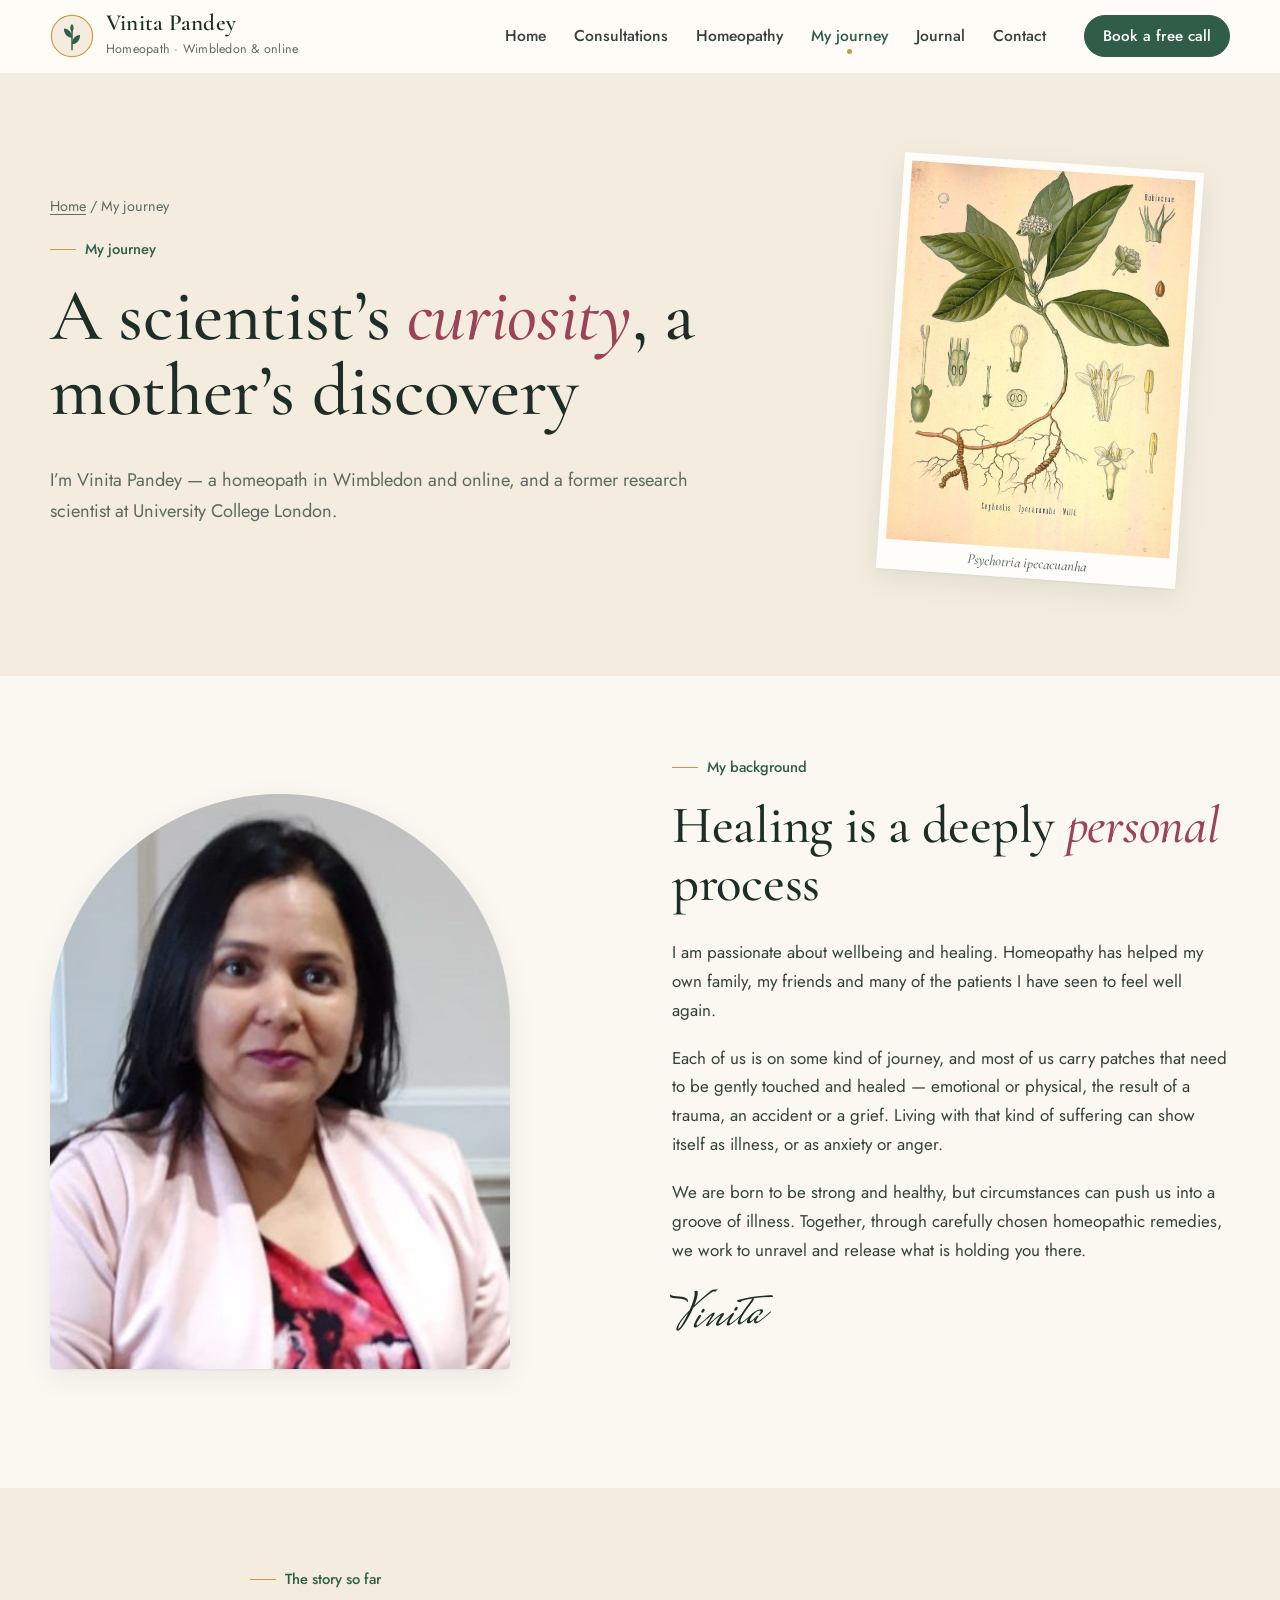
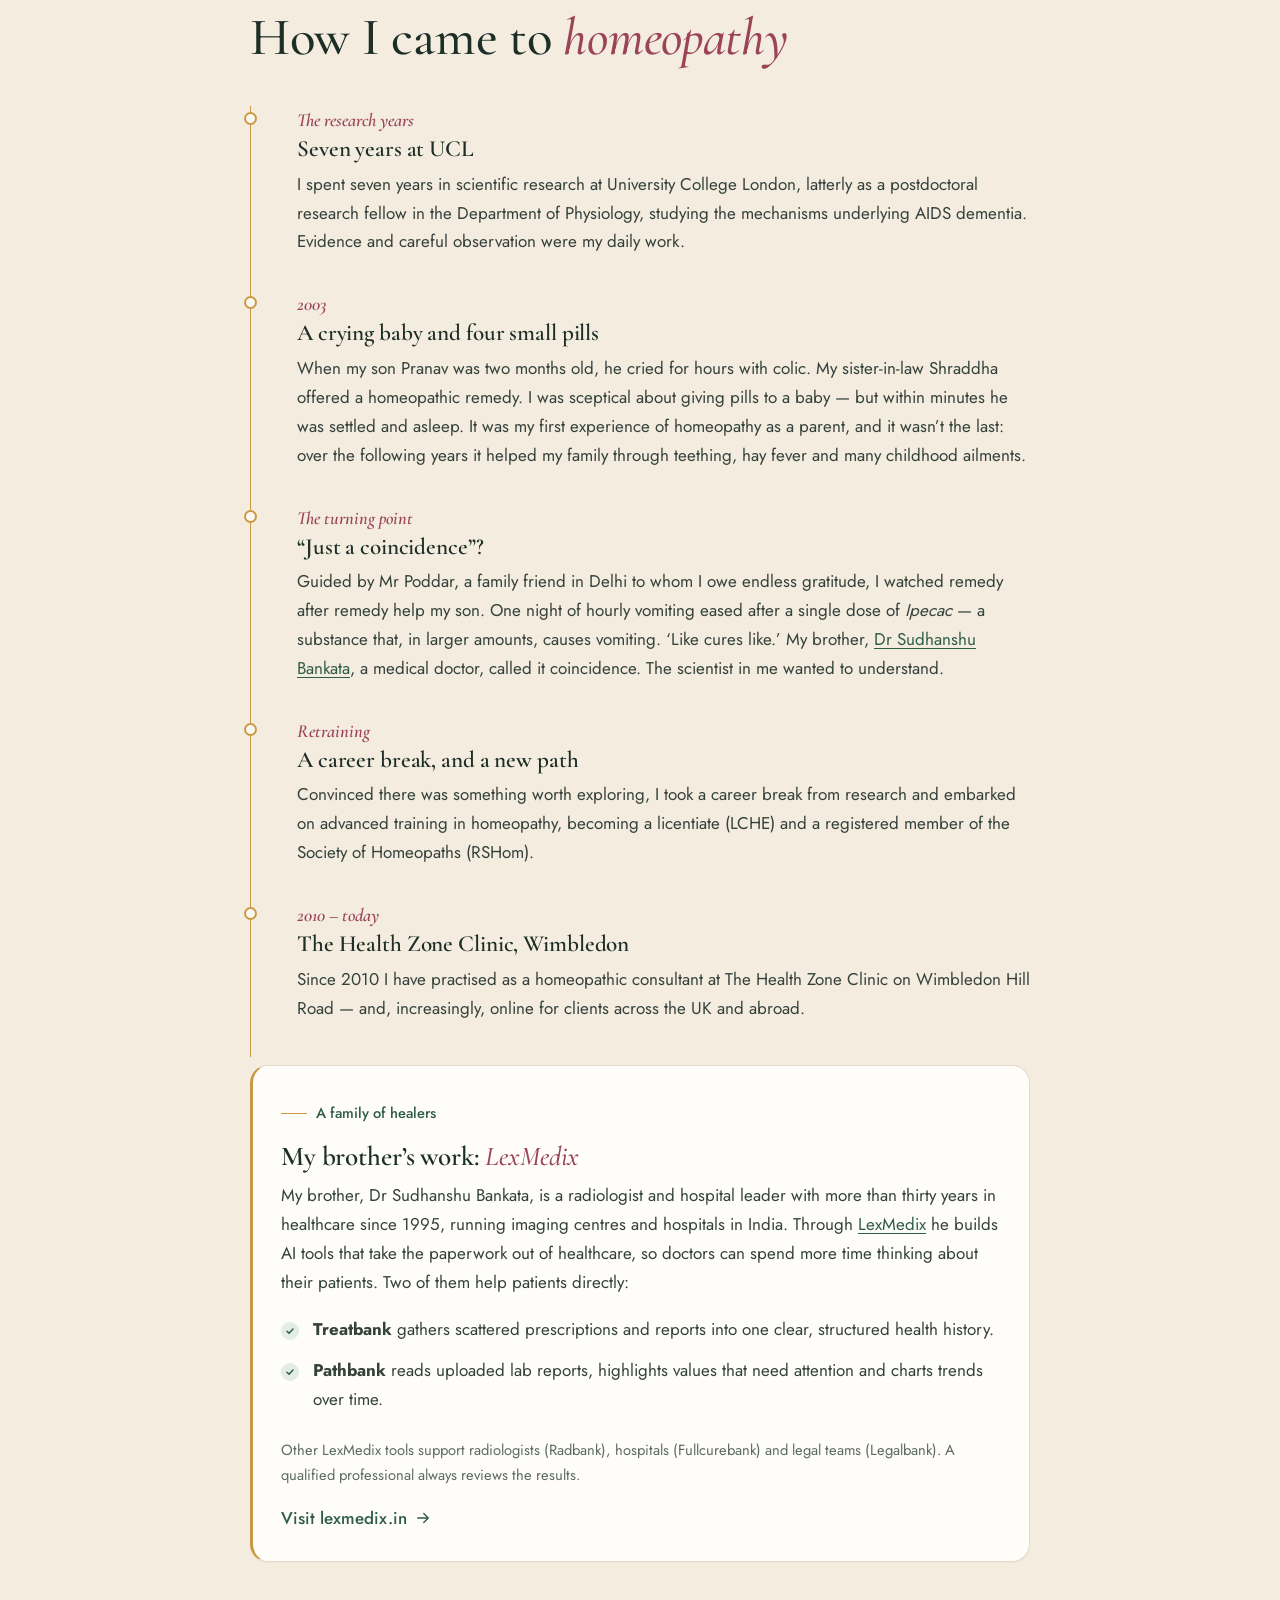
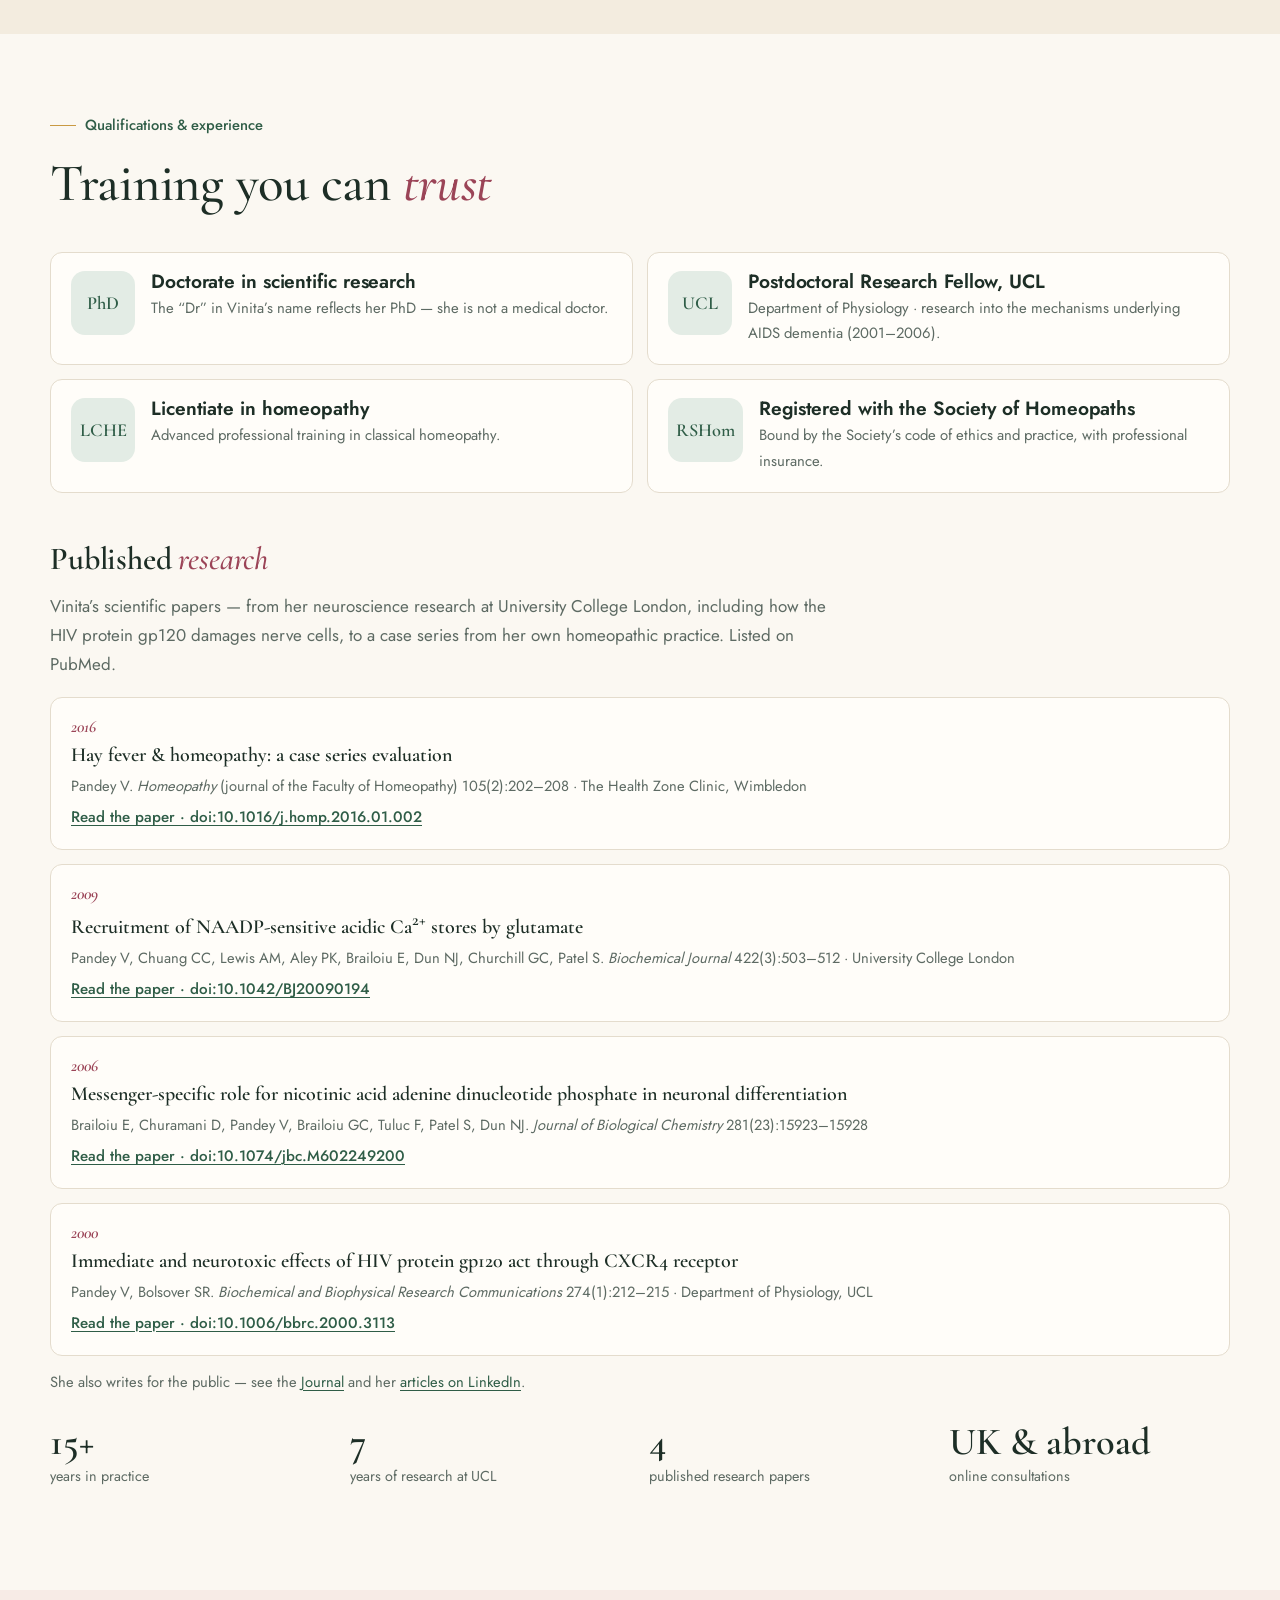
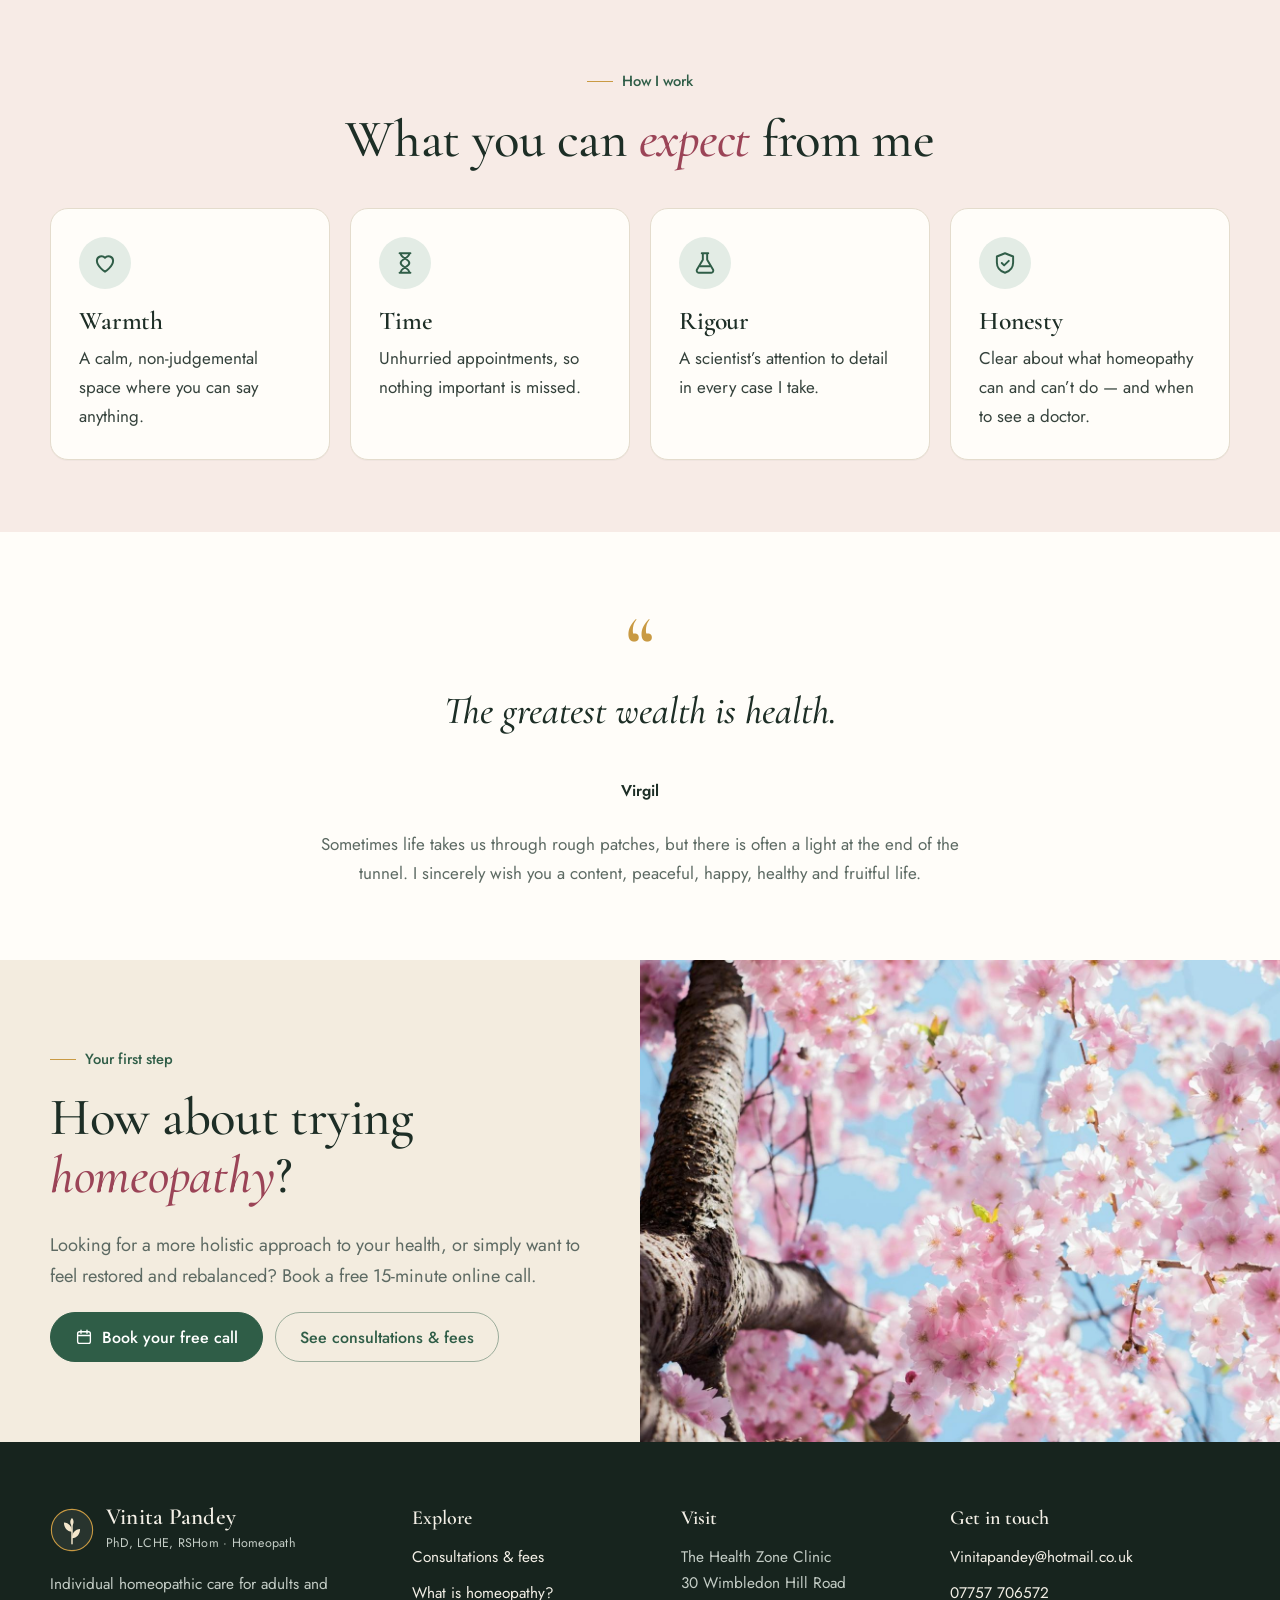
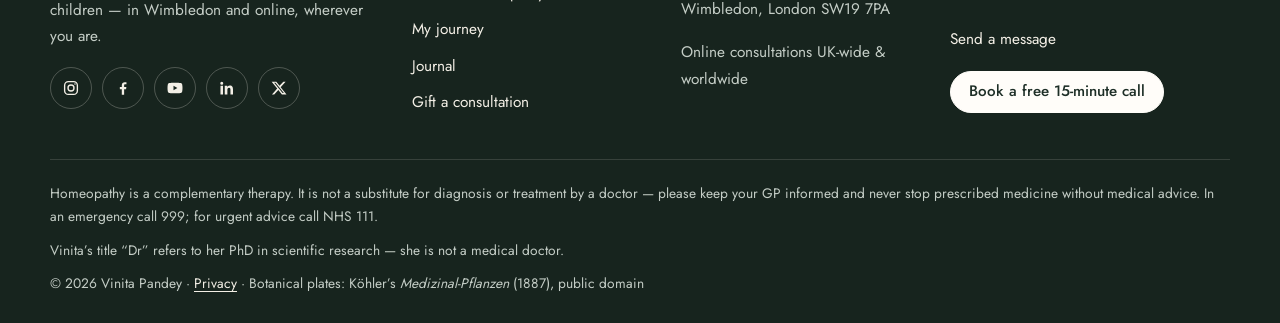
==== commit 7847fe69: "About: brother's experience is 30+ years, since 1995 Co-Authored-By: Claude Opus 5.5 <noreply@anthro" ====
--- a/about/index.html
+++ b/about/index.html
@@ -79,7 +79,7 @@
       <div class="card family">
         <p class="eyebrow">A family of healers</p>
         <h3 id="fam-t">My brother&rsquo;s work: <em>LexMedix</em></h3>
-        <p>My brother, Dr Sudhanshu Bankata, is a radiologist and hospital leader with more than fifteen years of experience running imaging centres and hospitals in India. Through <a href="https://lexmedix.in" target="_blank" rel="noopener">LexMedix</a> he builds AI tools that take the paperwork out of healthcare, so doctors can spend more time thinking about their patients. Two of them help patients directly:</p>
+        <p>My brother, Dr Sudhanshu Bankata, is a radiologist and hospital leader with more than thirty years in healthcare since 1995, running imaging centres and hospitals in India. Through <a href="https://lexmedix.in" target="_blank" rel="noopener">LexMedix</a> he builds AI tools that take the paperwork out of healthcare, so doctors can spend more time thinking about their patients. Two of them help patients directly:</p>
         <ul class="checks">
           <li><strong>Treatbank</strong> gathers scattered prescriptions and reports into one clear, structured health history.</li>
           <li><strong>Pathbank</strong> reads uploaded lab reports, highlights values that need attention and charts trends over time.</li>
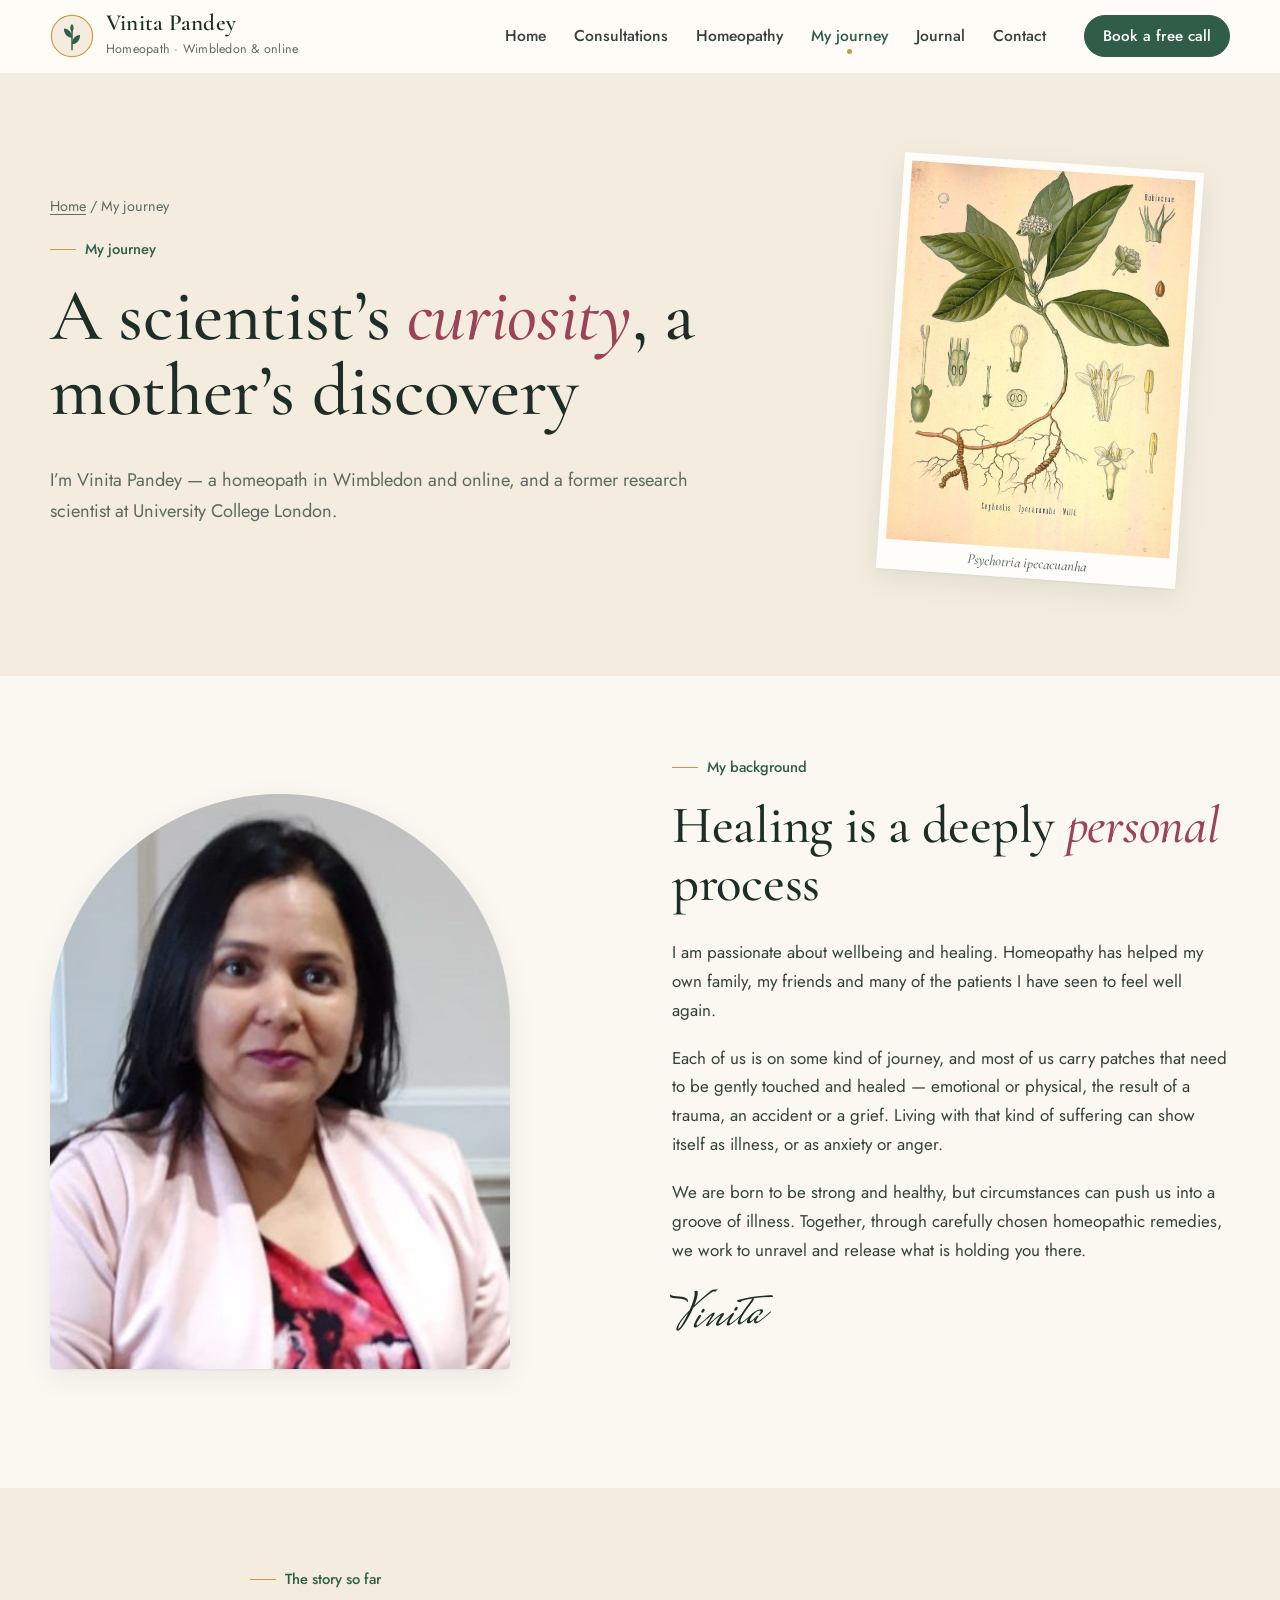
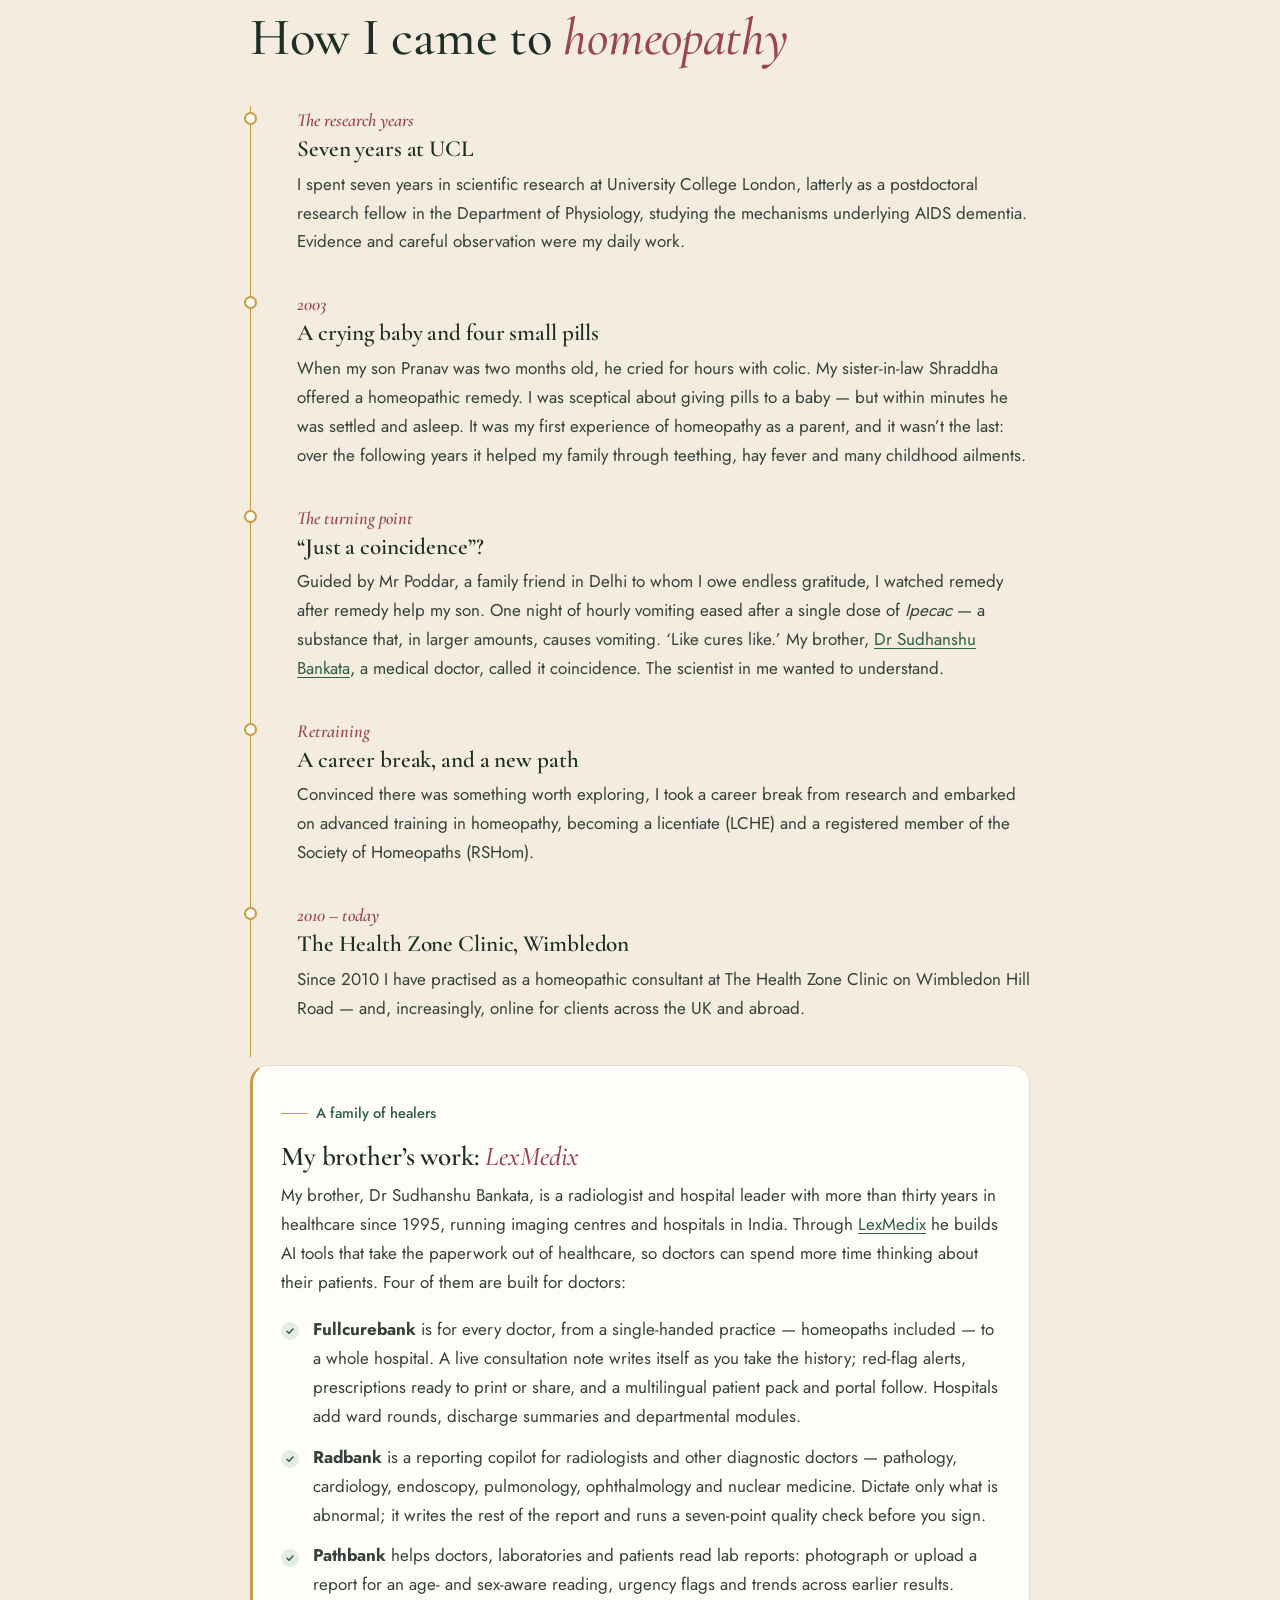
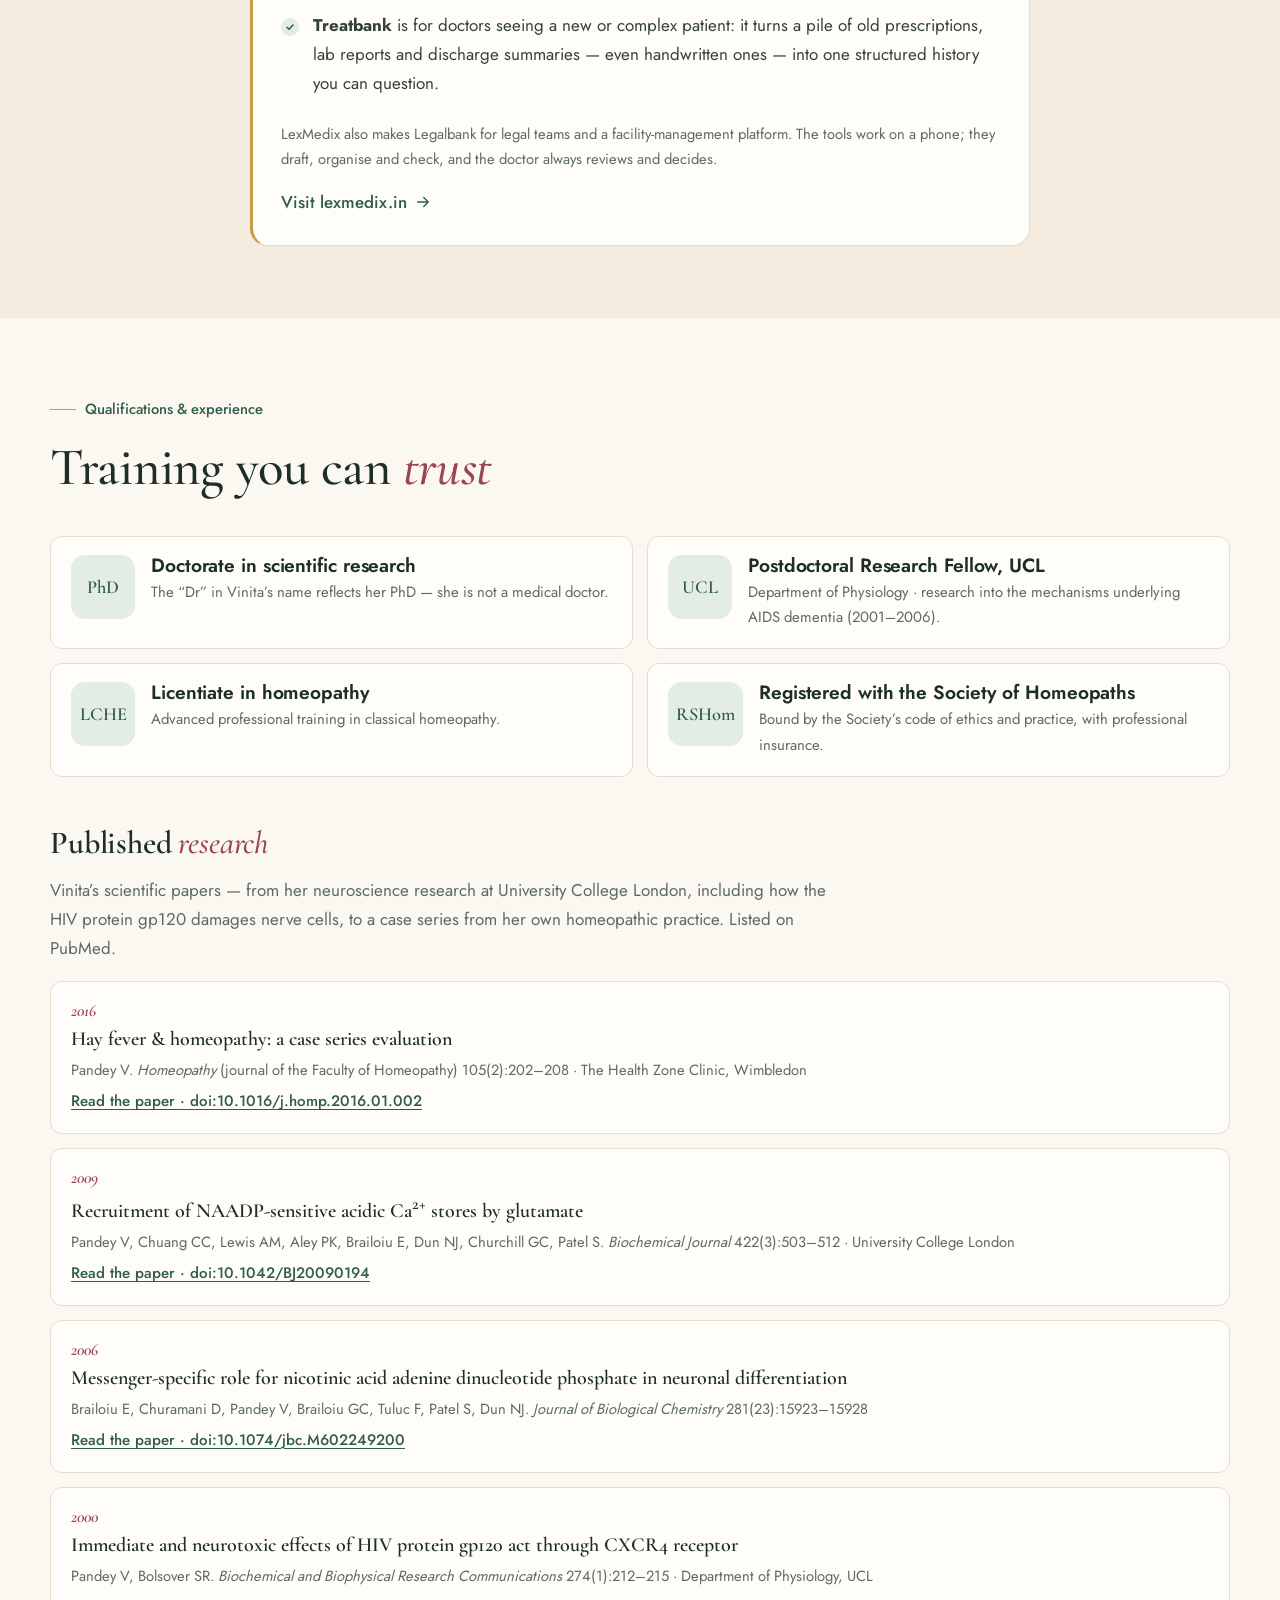
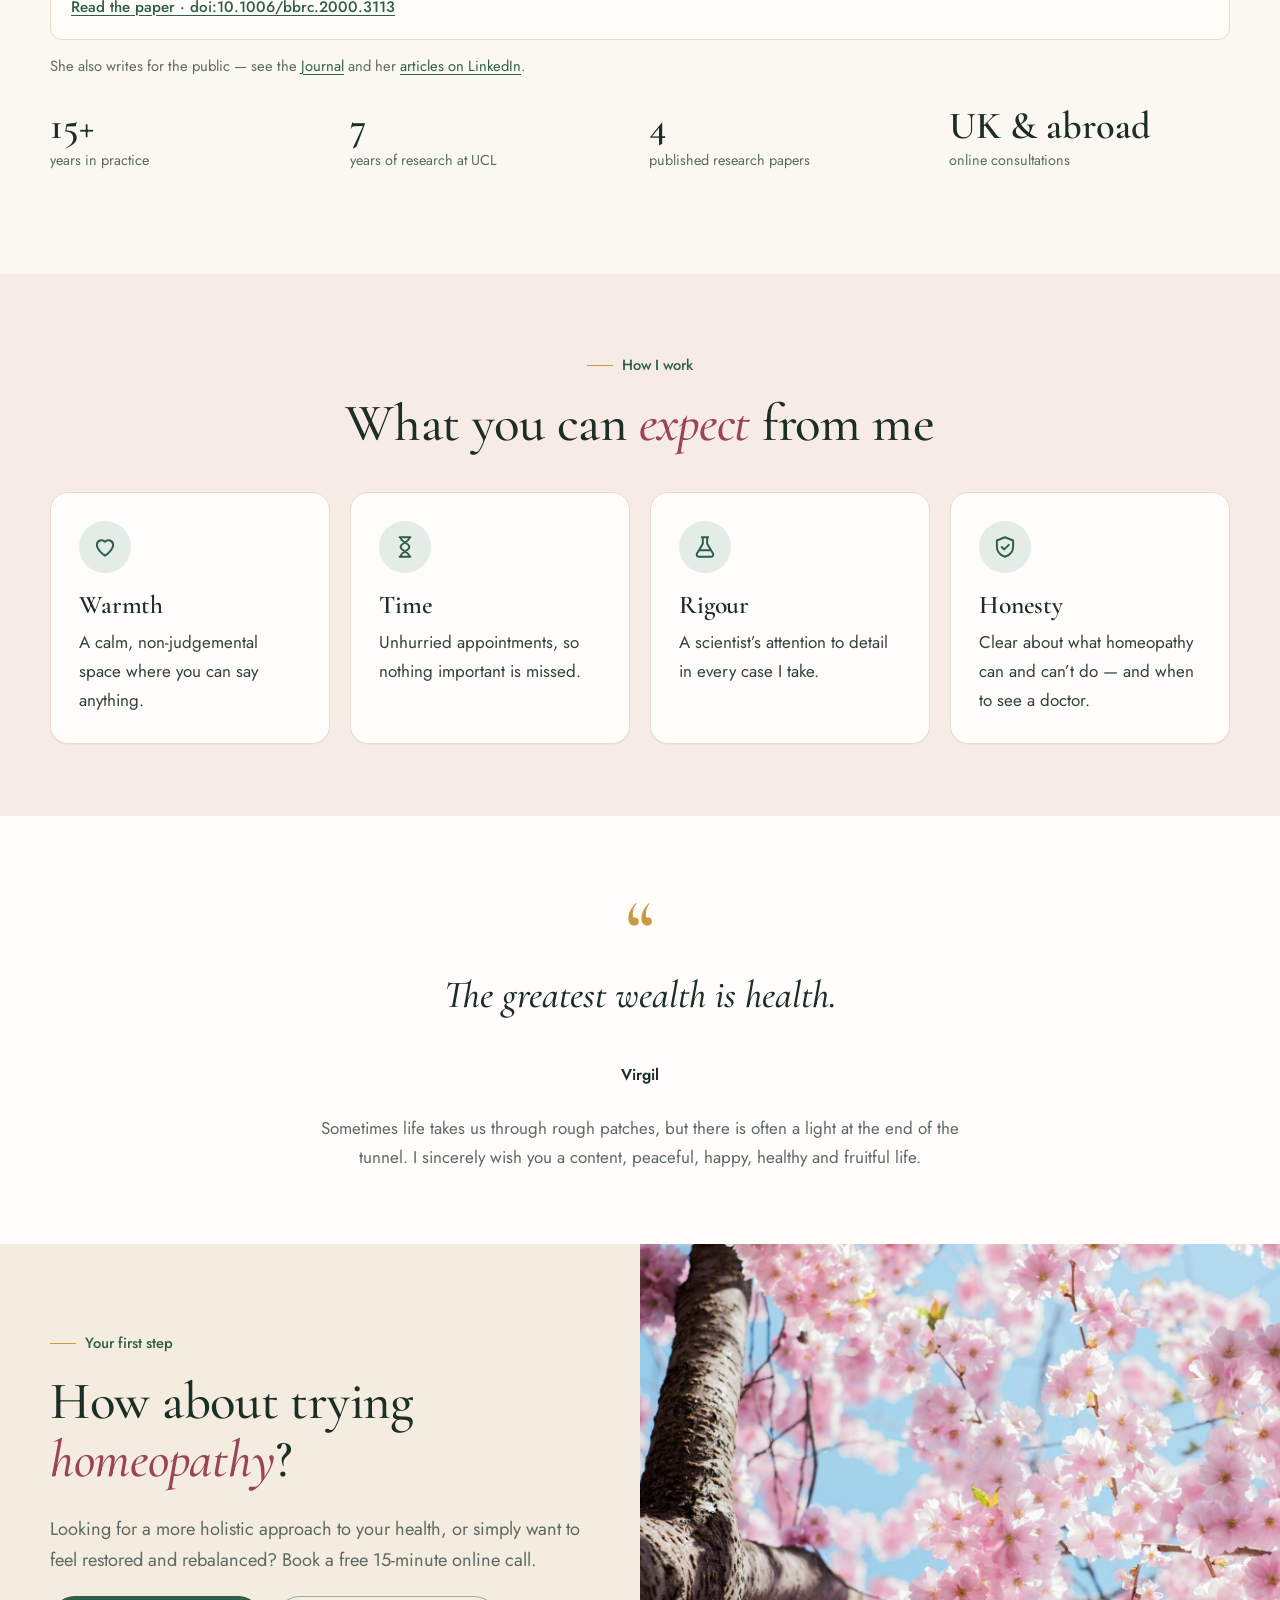
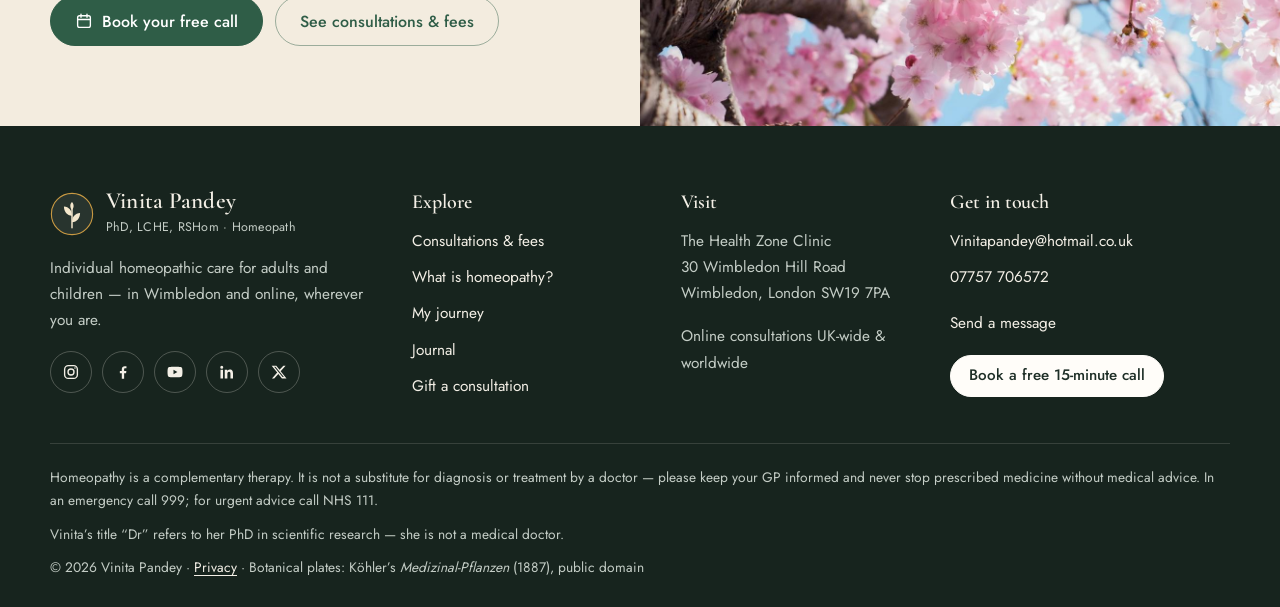
==== commit 9cffea20: "About: LexMedix card - Fullcurebank, Radbank, Pathbank and Treatbank are tools for doctors Co-Author" ====
--- a/about/index.html
+++ b/about/index.html
@@ -79,12 +79,14 @@
       <div class="card family">
         <p class="eyebrow">A family of healers</p>
         <h3 id="fam-t">My brother&rsquo;s work: <em>LexMedix</em></h3>
-        <p>My brother, Dr Sudhanshu Bankata, is a radiologist and hospital leader with more than thirty years in healthcare since 1995, running imaging centres and hospitals in India. Through <a href="https://lexmedix.in" target="_blank" rel="noopener">LexMedix</a> he builds AI tools that take the paperwork out of healthcare, so doctors can spend more time thinking about their patients. Two of them help patients directly:</p>
+        <p>My brother, Dr Sudhanshu Bankata, is a radiologist and hospital leader with more than thirty years in healthcare since 1995, running imaging centres and hospitals in India. Through <a href="https://lexmedix.in" target="_blank" rel="noopener">LexMedix</a> he builds AI tools that take the paperwork out of healthcare, so doctors can spend more time thinking about their patients. Four of them are built for doctors:</p>
         <ul class="checks">
-          <li><strong>Treatbank</strong> gathers scattered prescriptions and reports into one clear, structured health history.</li>
-          <li><strong>Pathbank</strong> reads uploaded lab reports, highlights values that need attention and charts trends over time.</li>
+          <li><strong>Fullcurebank</strong> is for every doctor, from a single-handed practice — homeopaths included — to a whole hospital. A live consultation note writes itself as you take the history; red-flag alerts, prescriptions ready to print or share, and a multilingual patient pack and portal follow. Hospitals add ward rounds, discharge summaries and departmental modules.</li>
+          <li><strong>Radbank</strong> is a reporting copilot for radiologists and other diagnostic doctors — pathology, cardiology, endoscopy, pulmonology, ophthalmology and nuclear medicine. Dictate only what is abnormal; it writes the rest of the report and runs a seven-point quality check before you sign.</li>
+          <li><strong>Pathbank</strong> helps doctors, laboratories and patients read lab reports: photograph or upload a report for an age- and sex-aware reading, urgency flags and trends across earlier results.</li>
+          <li><strong>Treatbank</strong> is for doctors seeing a new or complex patient: it turns a pile of old prescriptions, lab reports and discharge summaries — even handwritten ones — into one structured history you can question.</li>
         </ul>
-        <p class="note">Other LexMedix tools support radiologists (Radbank), hospitals (Fullcurebank) and legal teams (Legalbank). A qualified professional always reviews the results.</p>
+        <p class="note">LexMedix also makes Legalbank for legal teams and a facility-management platform. The tools work on a phone; they draft, organise and check, and the doctor always reviews and decides.</p>
         <a class="link-arrow" href="https://lexmedix.in" target="_blank" rel="noopener">Visit lexmedix.in <svg viewBox="0 0 24 24" fill="none" stroke="currentColor" stroke-width="1.8" stroke-linecap="round" stroke-linejoin="round" aria-hidden="true"><path d="M5 12h14M13 6l6 6-6 6"/></svg></a>
       </div>
     </div>
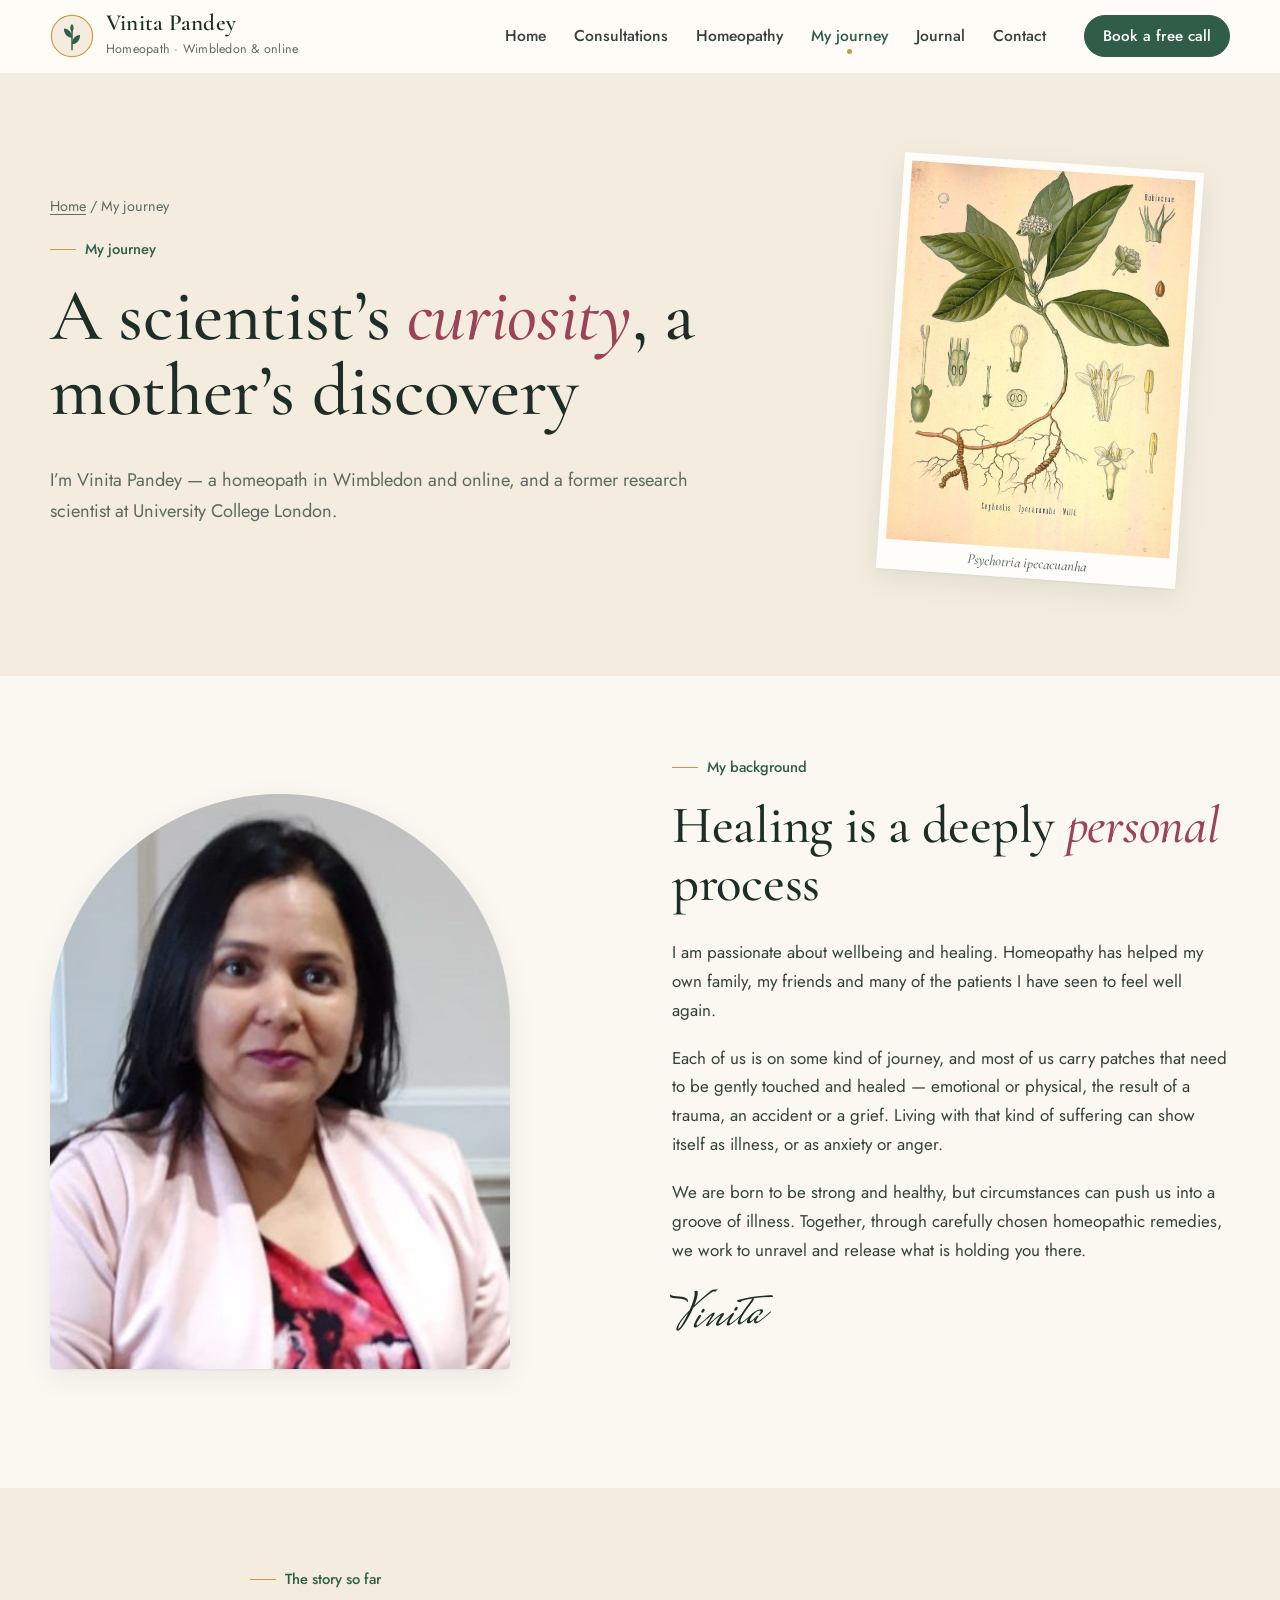
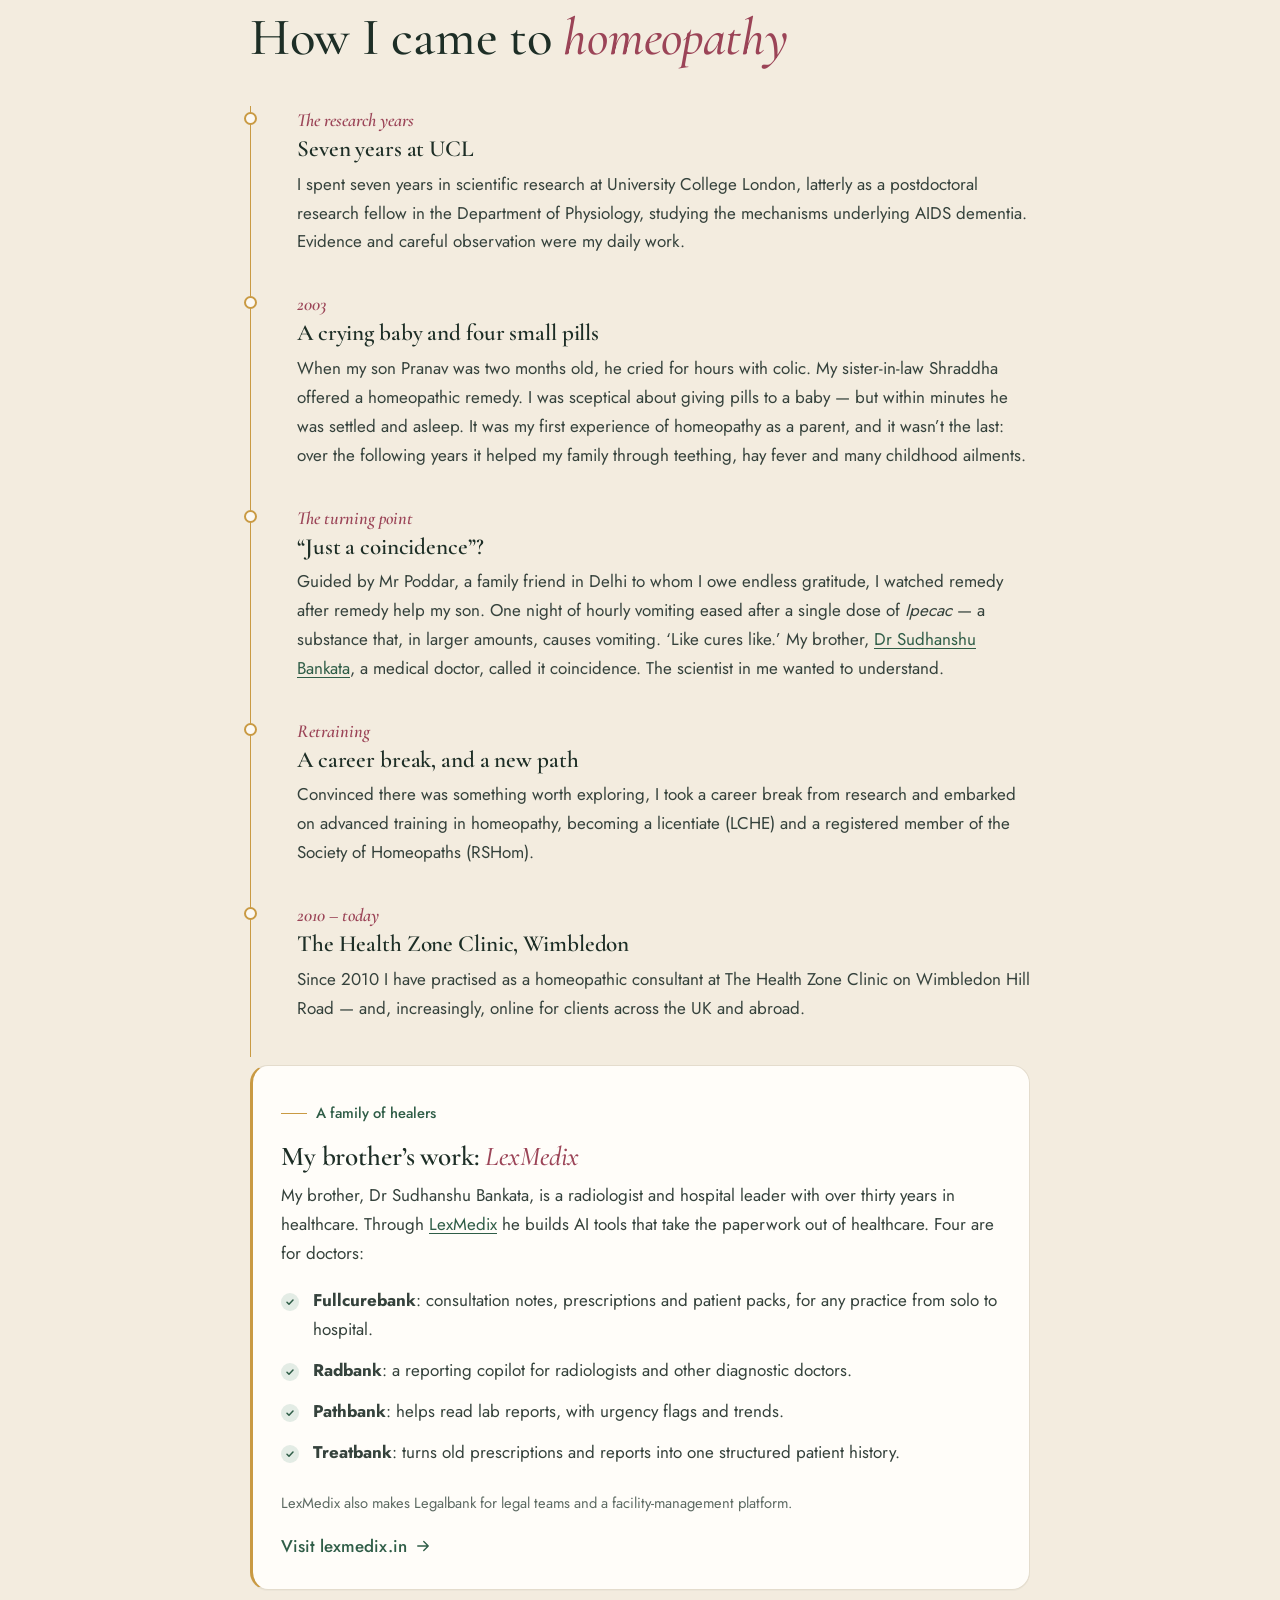
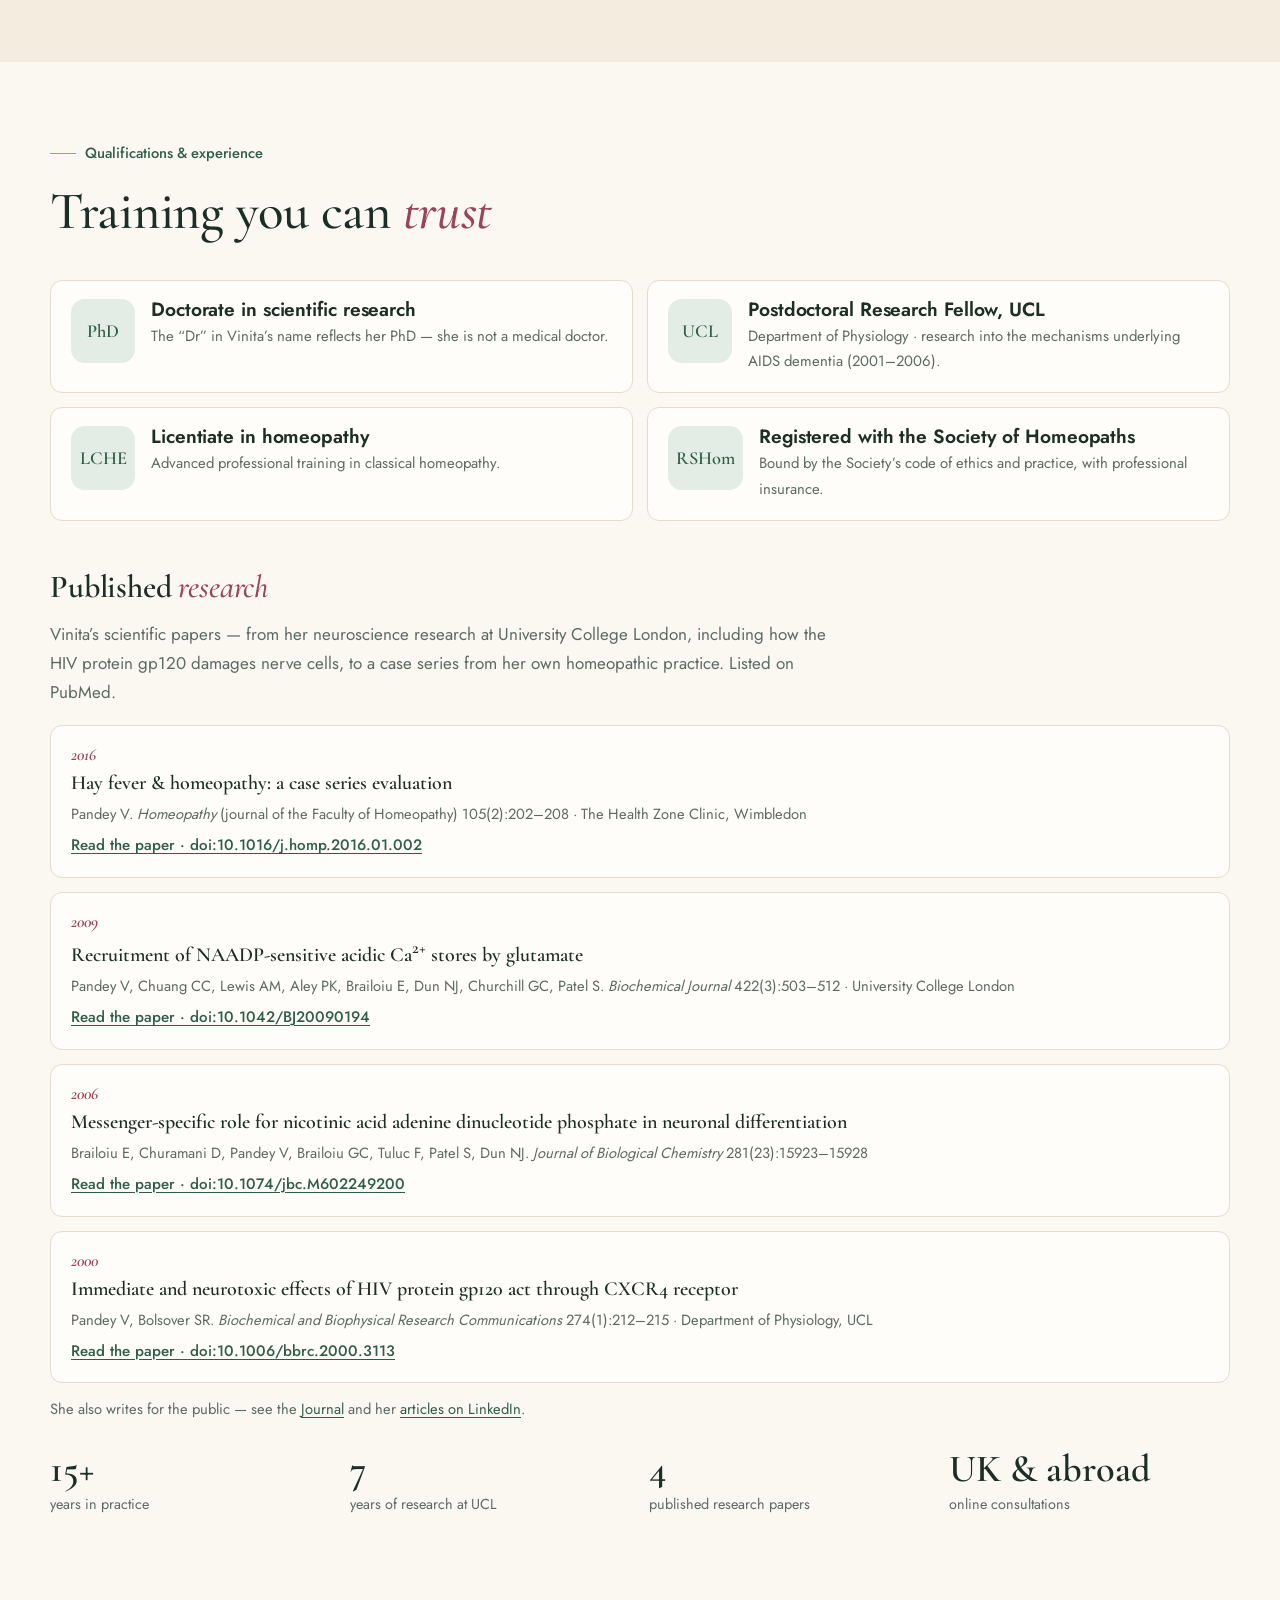
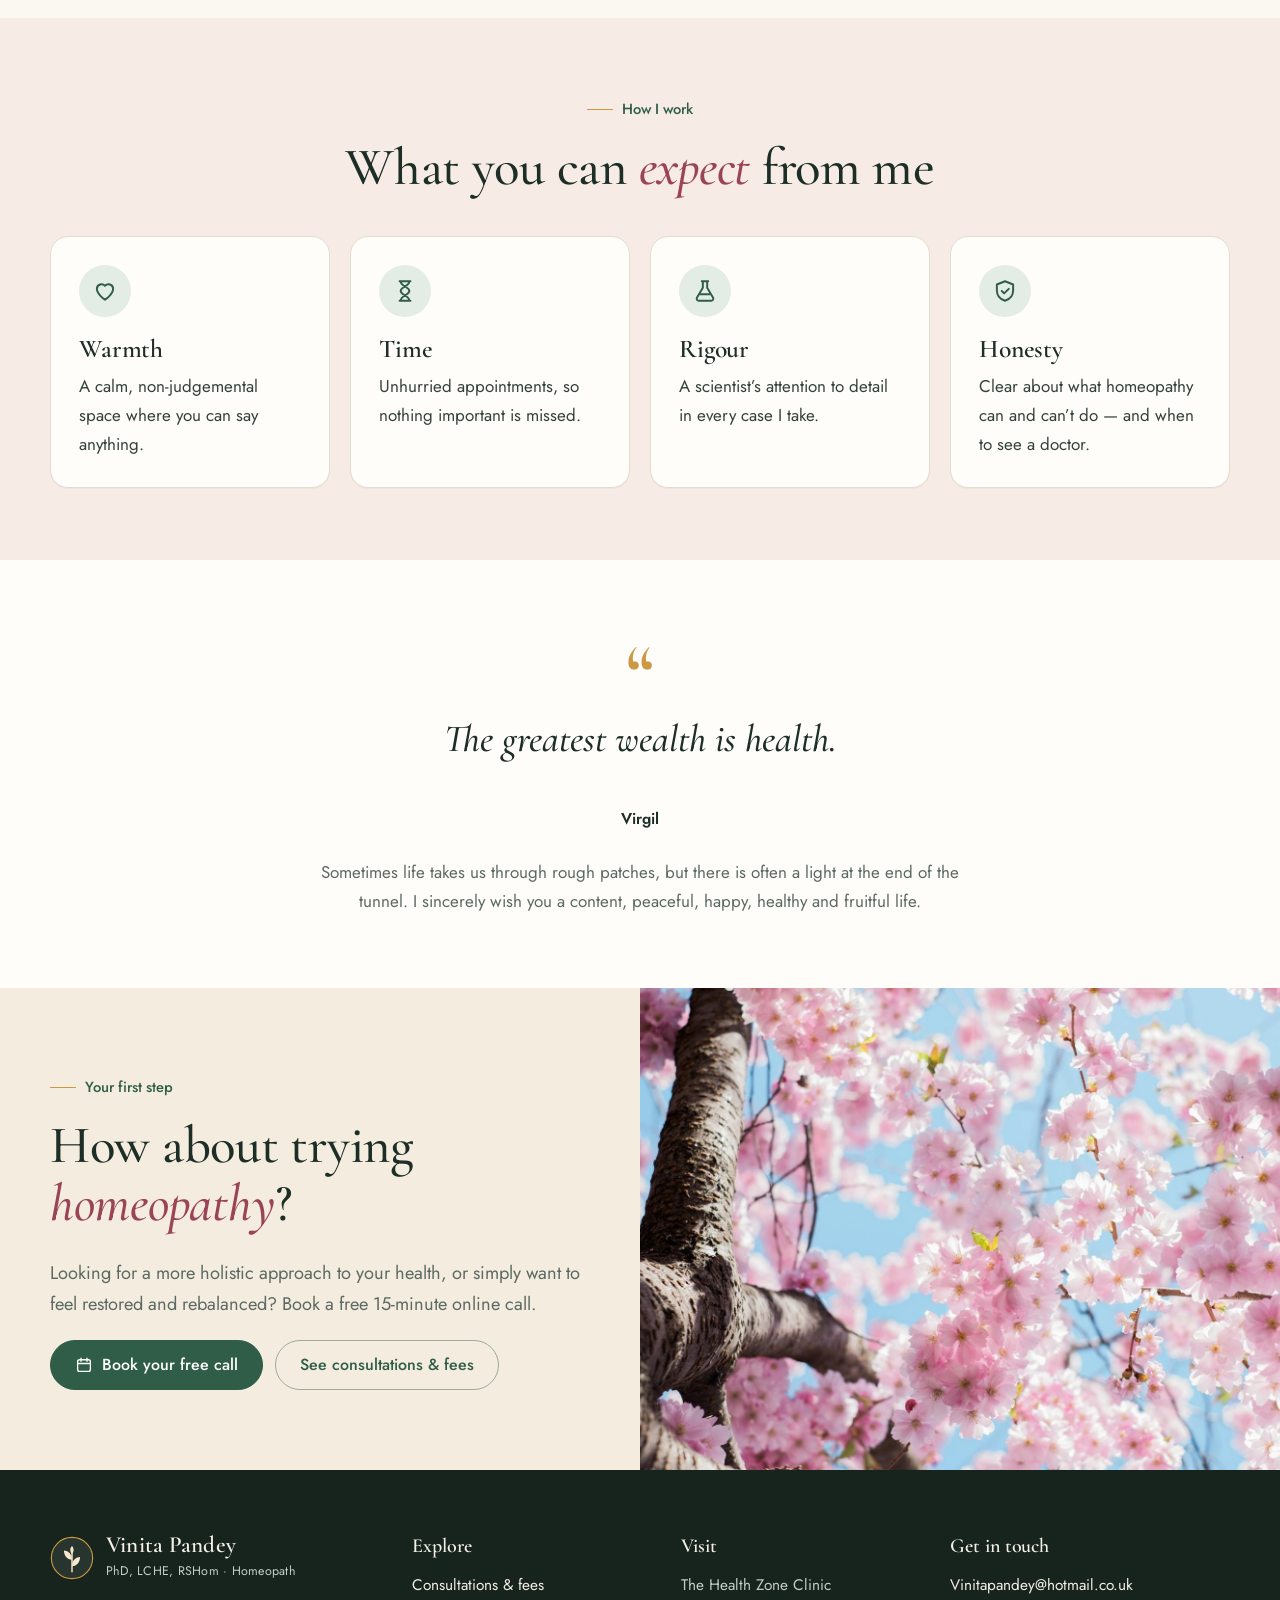
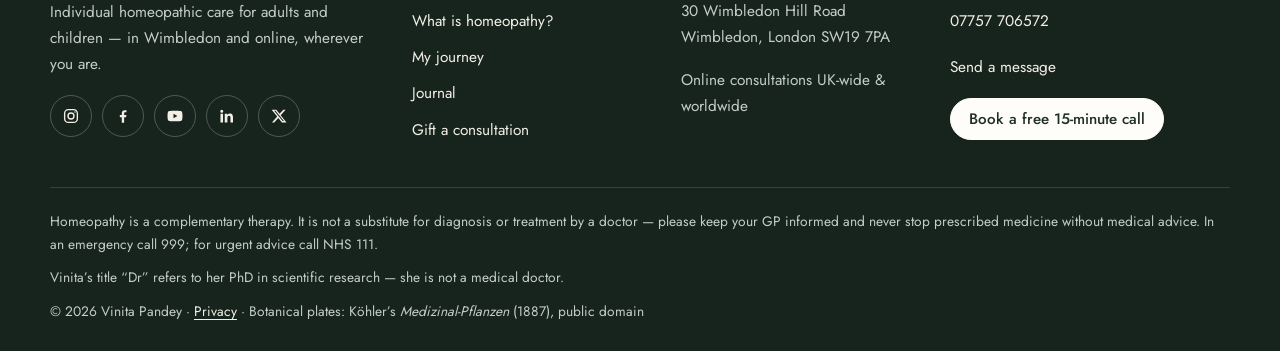
==== commit c384dc65: "About: shorten LexMedix card, one-line descriptions for all four tools Co-Authored-By: Claude Sonnet" ====
--- a/about/index.html
+++ b/about/index.html
@@ -79,14 +79,14 @@
       <div class="card family">
         <p class="eyebrow">A family of healers</p>
         <h3 id="fam-t">My brother&rsquo;s work: <em>LexMedix</em></h3>
-        <p>My brother, Dr Sudhanshu Bankata, is a radiologist and hospital leader with more than thirty years in healthcare since 1995, running imaging centres and hospitals in India. Through <a href="https://lexmedix.in" target="_blank" rel="noopener">LexMedix</a> he builds AI tools that take the paperwork out of healthcare, so doctors can spend more time thinking about their patients. Four of them are built for doctors:</p>
+        <p>My brother, Dr Sudhanshu Bankata, is a radiologist and hospital leader with over thirty years in healthcare. Through <a href="https://lexmedix.in" target="_blank" rel="noopener">LexMedix</a> he builds AI tools that take the paperwork out of healthcare. Four are for doctors:</p>
         <ul class="checks">
-          <li><strong>Fullcurebank</strong> is for every doctor, from a single-handed practice — homeopaths included — to a whole hospital. A live consultation note writes itself as you take the history; red-flag alerts, prescriptions ready to print or share, and a multilingual patient pack and portal follow. Hospitals add ward rounds, discharge summaries and departmental modules.</li>
-          <li><strong>Radbank</strong> is a reporting copilot for radiologists and other diagnostic doctors — pathology, cardiology, endoscopy, pulmonology, ophthalmology and nuclear medicine. Dictate only what is abnormal; it writes the rest of the report and runs a seven-point quality check before you sign.</li>
-          <li><strong>Pathbank</strong> helps doctors, laboratories and patients read lab reports: photograph or upload a report for an age- and sex-aware reading, urgency flags and trends across earlier results.</li>
-          <li><strong>Treatbank</strong> is for doctors seeing a new or complex patient: it turns a pile of old prescriptions, lab reports and discharge summaries — even handwritten ones — into one structured history you can question.</li>
+          <li><strong>Fullcurebank</strong>: consultation notes, prescriptions and patient packs, for any practice from solo to hospital.</li>
+          <li><strong>Radbank</strong>: a reporting copilot for radiologists and other diagnostic doctors.</li>
+          <li><strong>Pathbank</strong>: helps read lab reports, with urgency flags and trends.</li>
+          <li><strong>Treatbank</strong>: turns old prescriptions and reports into one structured patient history.</li>
         </ul>
-        <p class="note">LexMedix also makes Legalbank for legal teams and a facility-management platform. The tools work on a phone; they draft, organise and check, and the doctor always reviews and decides.</p>
+        <p class="note">LexMedix also makes Legalbank for legal teams and a facility-management platform.</p>
         <a class="link-arrow" href="https://lexmedix.in" target="_blank" rel="noopener">Visit lexmedix.in <svg viewBox="0 0 24 24" fill="none" stroke="currentColor" stroke-width="1.8" stroke-linecap="round" stroke-linejoin="round" aria-hidden="true"><path d="M5 12h14M13 6l6 6-6 6"/></svg></a>
       </div>
     </div>
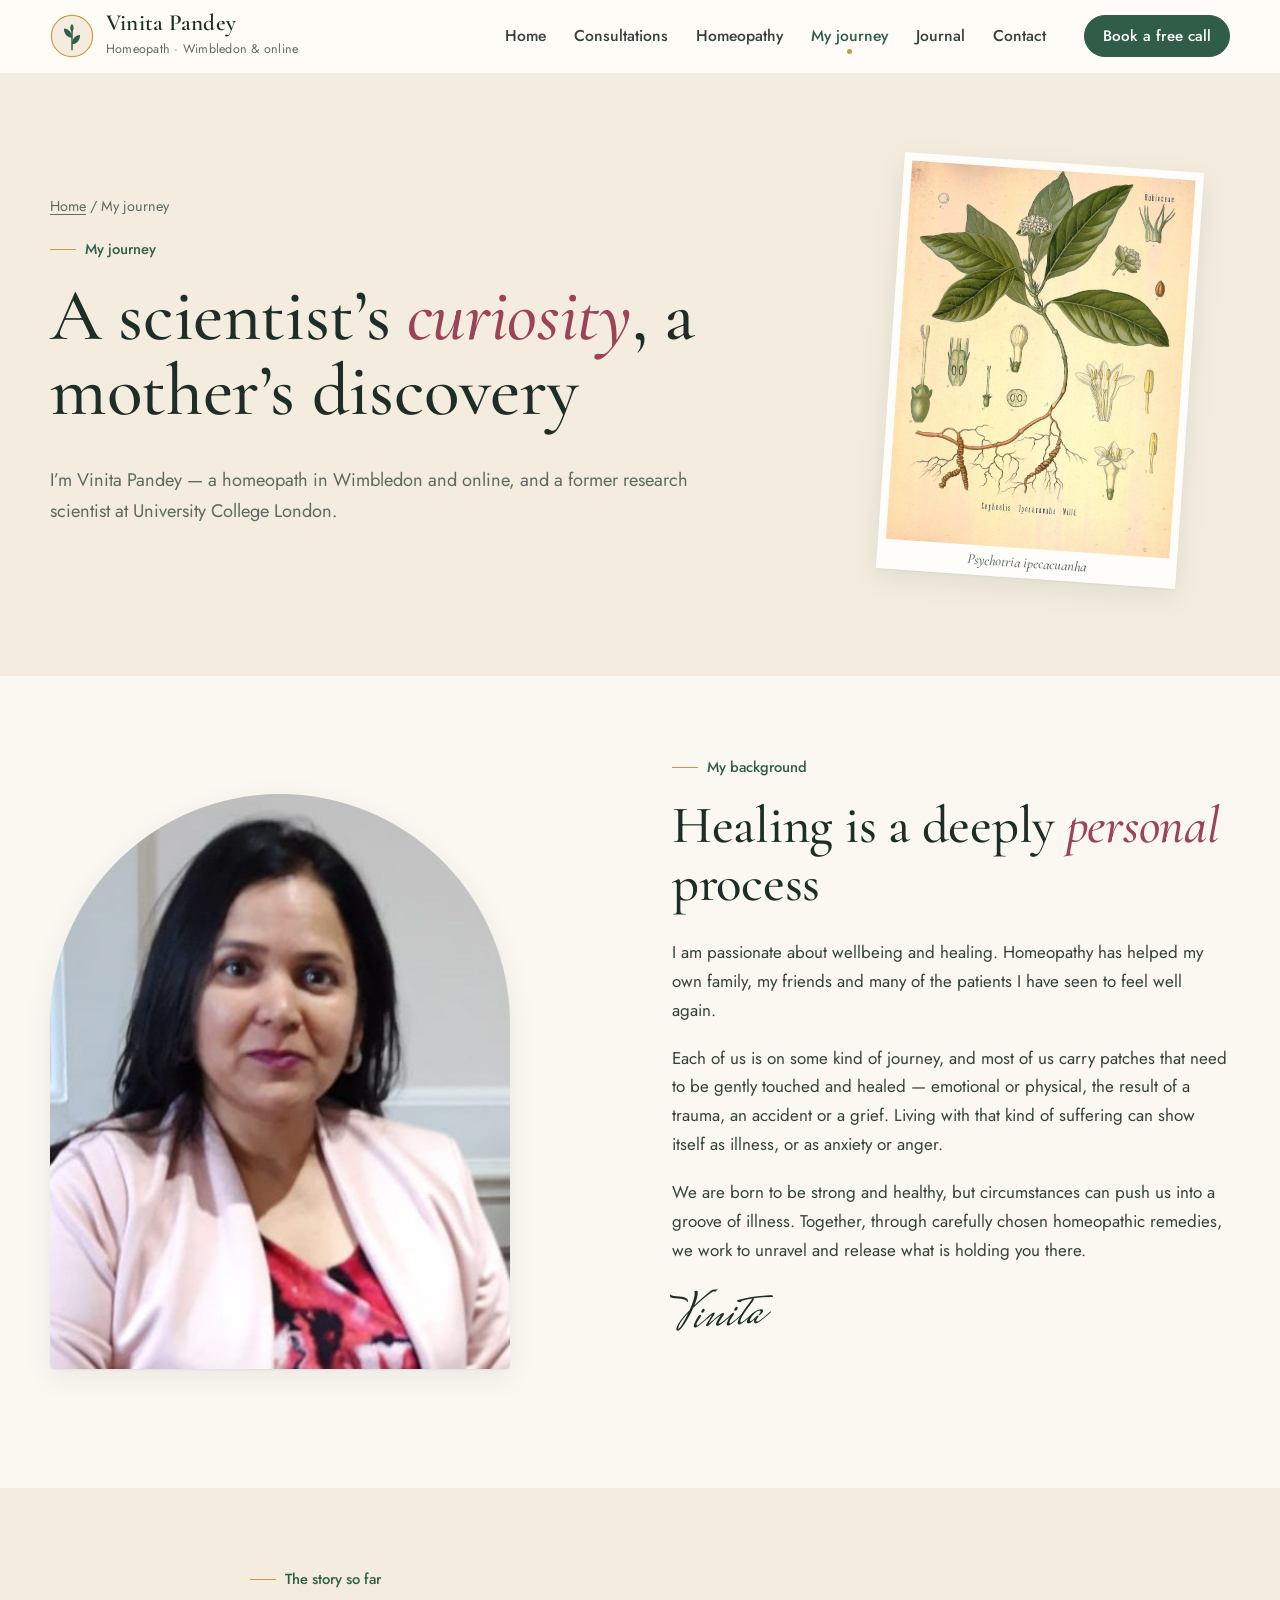
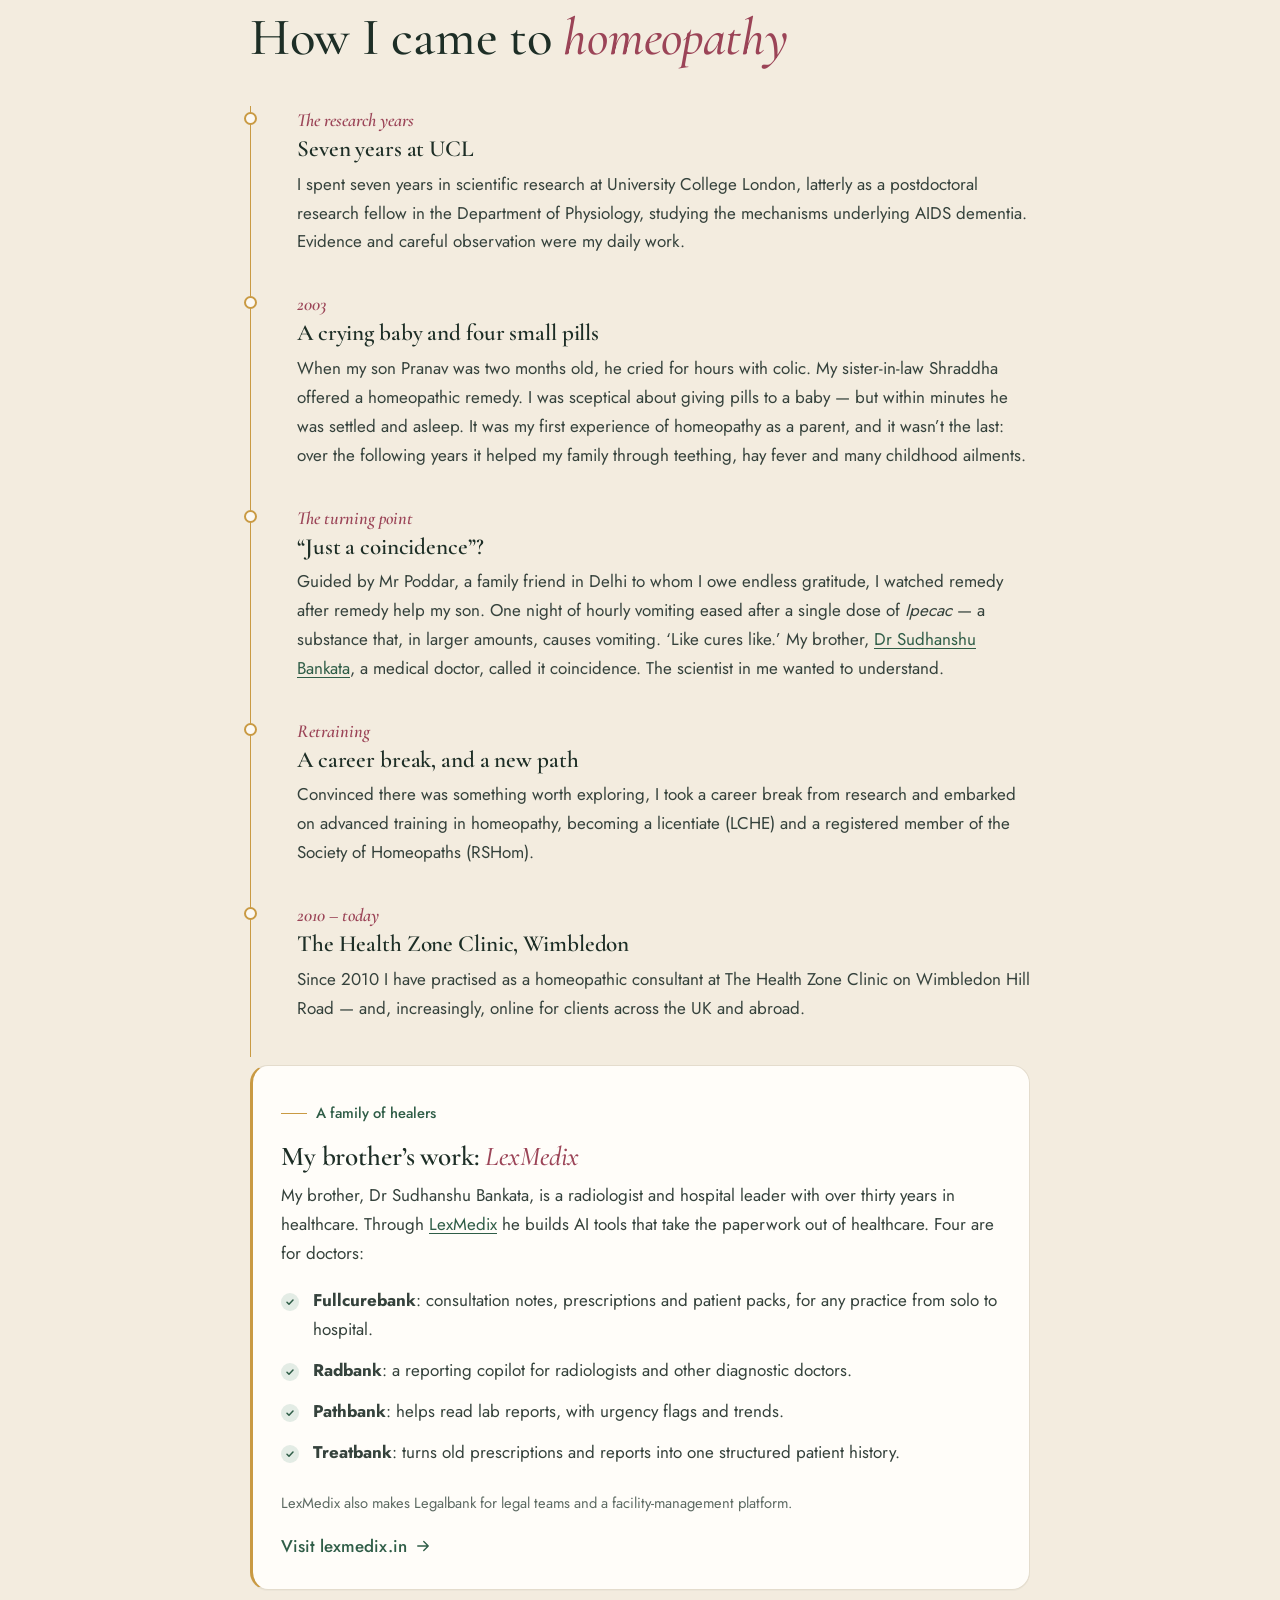
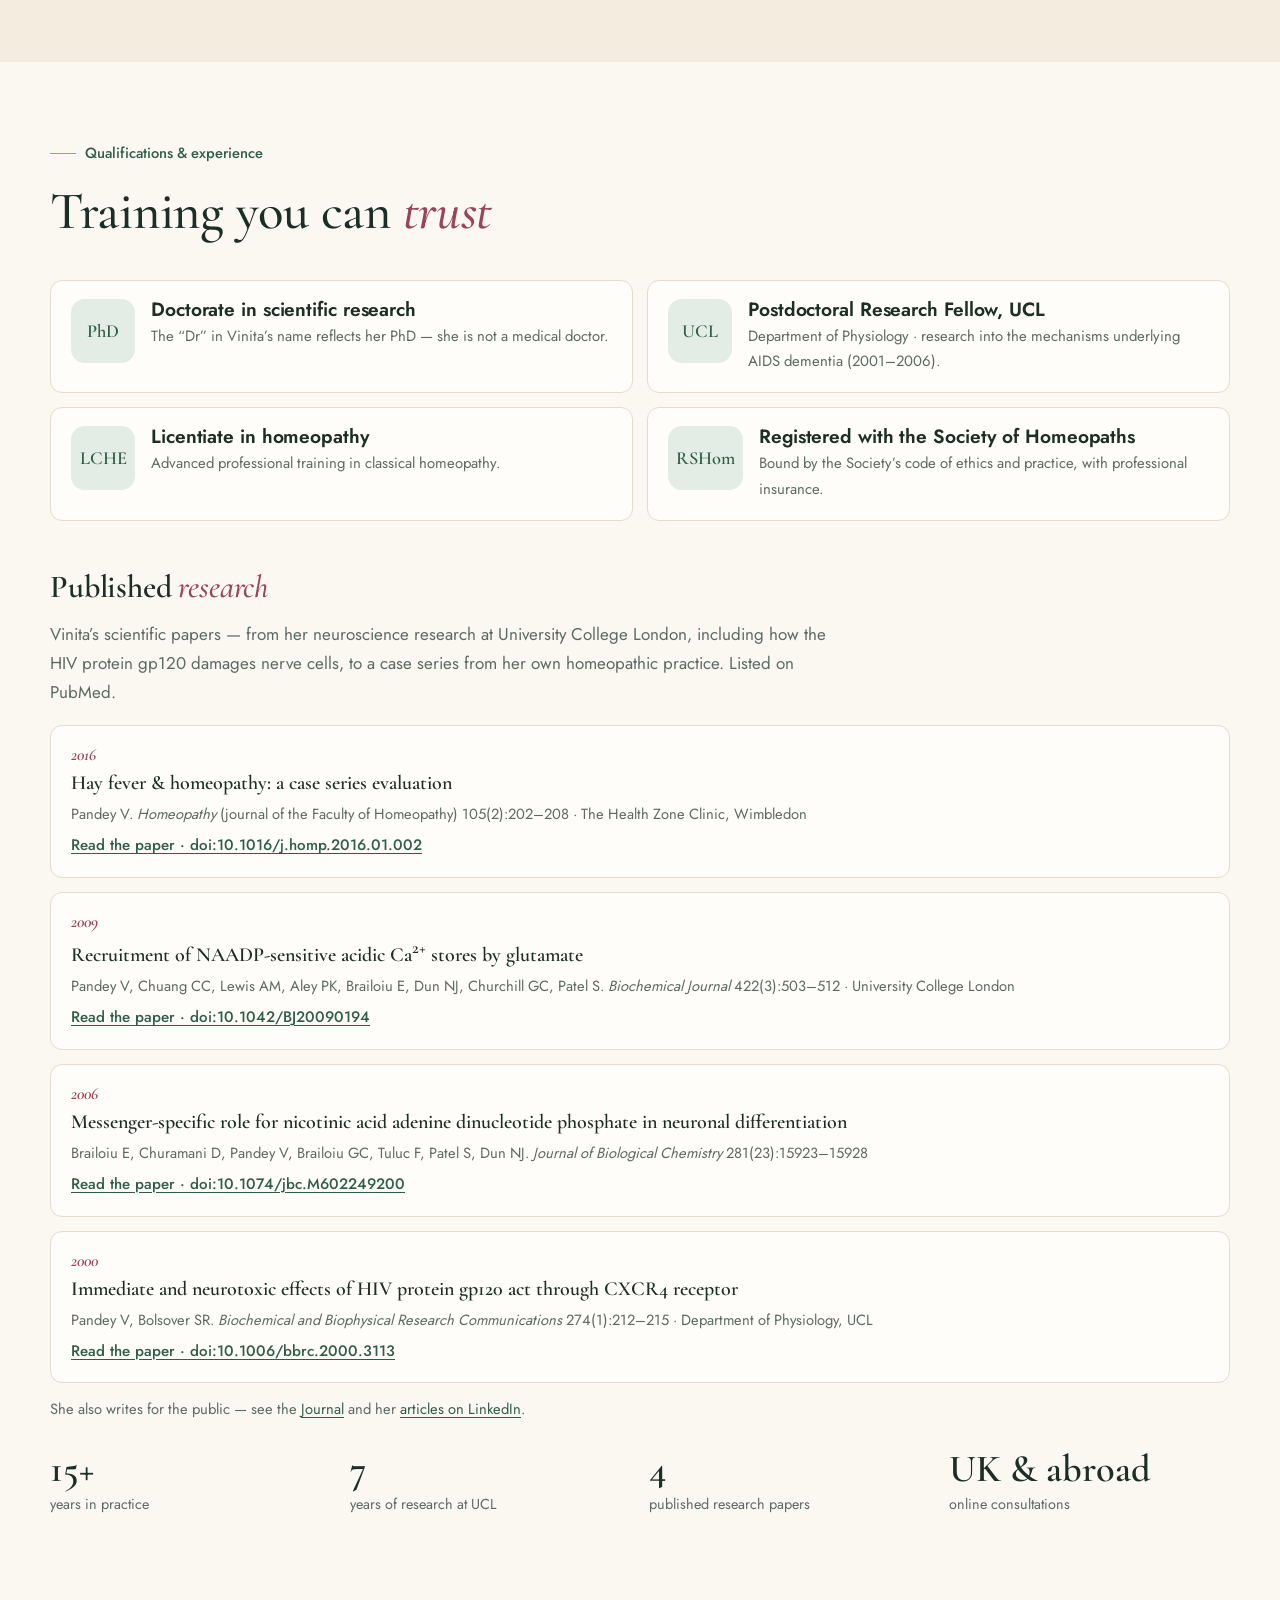
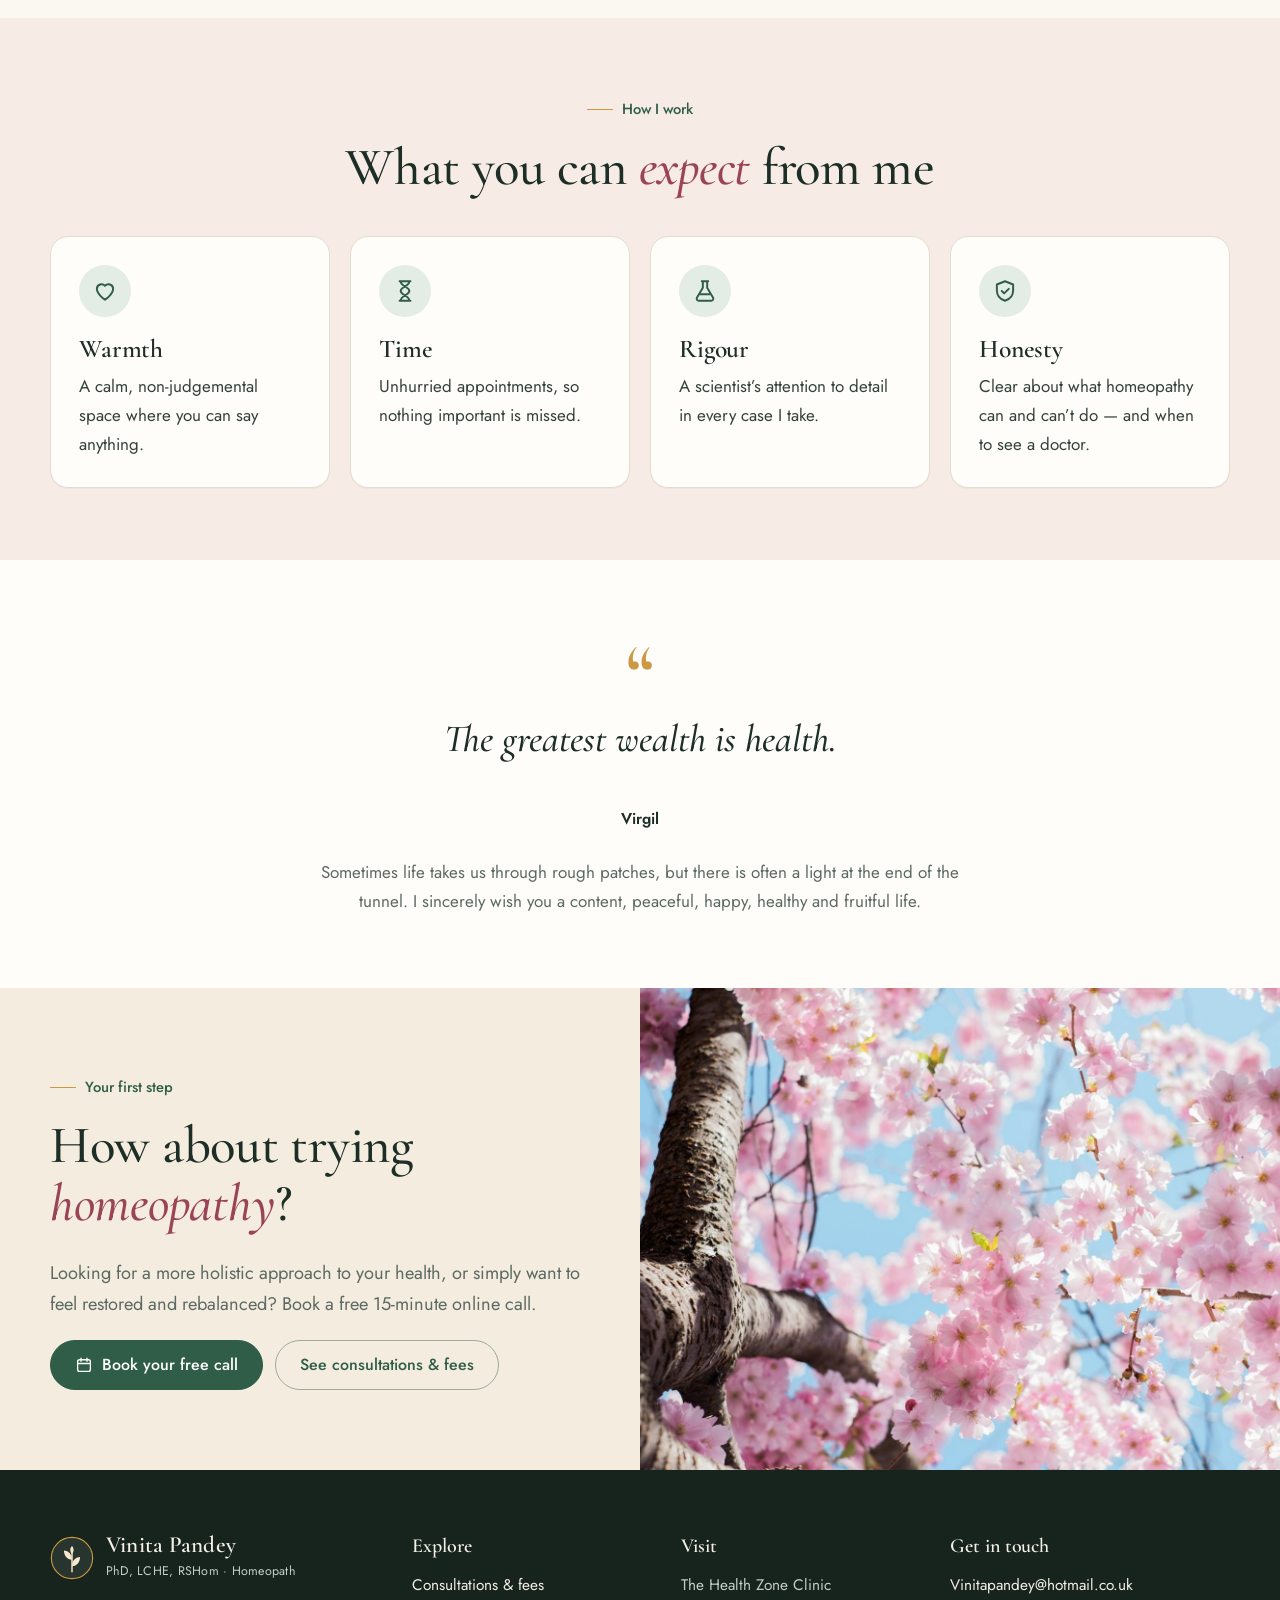
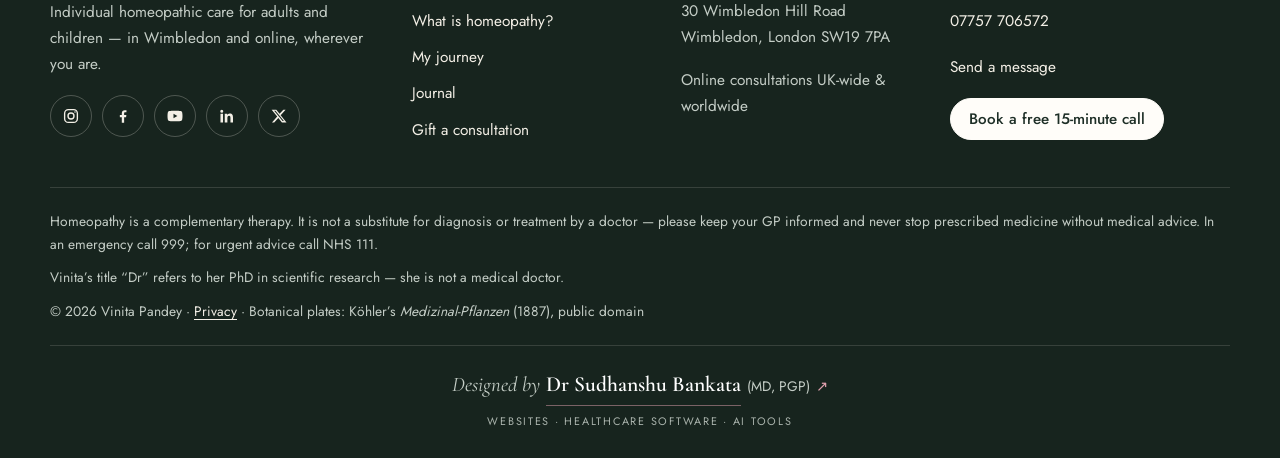
==== commit 332990e5: "Add Designed by Dr Sudhanshu Bankata footer credit linking to lexmedix.in/services Co-Authored-By: C" ====
--- a/about/index.html
+++ b/about/index.html
@@ -21,7 +21,7 @@
 <link rel="apple-touch-icon" href="../assets/img/apple-touch-icon.png">
 <link rel="preload" href="../assets/fonts/cormorant.woff2" as="font" type="font/woff2" crossorigin>
 <link rel="preload" href="../assets/fonts/jost.woff2" as="font" type="font/woff2" crossorigin>
-<link rel="stylesheet" href="../assets/css/site.css?v=4">
+<link rel="stylesheet" href="../assets/css/site.css?v=4b84babc">
 <script type="application/ld+json">{"@context": "https://schema.org", "@graph": [{"@type": ["HealthAndBeautyBusiness", "LocalBusiness"], "@id": "https://drbankata.github.io/vinita-pandey/#practice", "name": "Vinita Pandey Homeopathy", "url": "https://drbankata.github.io/vinita-pandey/", "image": "https://drbankata.github.io/vinita-pandey/assets/img/og-image.jpg", "telephone": "+447757706572", "email": "Vinitapandey@hotmail.co.uk", "address": {"@type": "PostalAddress", "streetAddress": "The Health Zone Clinic, 30 Wimbledon Hill Road", "addressLocality": "Wimbledon, London", "postalCode": "SW19 7PA", "addressCountry": "GB"}, "areaServed": ["Wimbledon", "London", "United Kingdom (online)"], "founder": {"@id": "https://drbankata.github.io/vinita-pandey/#vinita"}, "sameAs": ["https://www.instagram.com/vinitapandeyhomeopathy/", "https://www.facebook.com/VinitaPandeyHomeopathy", "https://twitter.com/VinitaPandey24", "https://www.linkedin.com/in/vinita-pandey-5122bb1aa/"]}, {"@type": "Person", "@id": "https://drbankata.github.io/vinita-pandey/#vinita", "name": "Vinita Pandey", "honorificSuffix": "PhD, LCHE, RSHom", "jobTitle": "Homeopath", "worksFor": {"@id": "https://drbankata.github.io/vinita-pandey/#practice"}, "alumniOf": {"@type": "CollegeOrUniversity", "name": "University College London"}, "image": "https://drbankata.github.io/vinita-pandey/assets/img/vinita.jpg"}]}</script>
 </head>
 <body>
@@ -196,7 +196,8 @@
       <p>Vinita&rsquo;s title &ldquo;Dr&rdquo; refers to her PhD in scientific research — she is not a medical doctor.</p>
       <p>&copy; <span data-year>2026</span> Vinita Pandey · <a href="../privacy/">Privacy</a> · Botanical plates: Köhler&rsquo;s <i>Medizinal-Pflanzen</i> (1887), public domain</p>
     </div>
-  </div>
+  <div class="made-by"><a class="mb" href="https://lexmedix.in/services/" target="_blank" rel="noopener" aria-label="Designed by Dr Sudhanshu Bankata (MD, PGP). Website, software and AI services at Lexmedix. Opens in a new tab"><span class="mb-main"><span class="mb-pre">Designed by</span> <span class="mb-name">Dr Sudhanshu Bankata</span> <span class="mb-cred">(MD, PGP)</span><span class="mb-arrow" aria-hidden="true">&#8599;</span></span><span class="mb-sub" aria-hidden="true">Websites &middot; Healthcare software &middot; AI tools</span></a></div>
+</div>
 </footer>
 <button class="to-top" type="button" aria-label="Back to top"><svg viewBox="0 0 24 24" fill="none" stroke="currentColor" stroke-width="1.8" stroke-linecap="round" stroke-linejoin="round" aria-hidden="true"><path d="M12 19V5M6 11l6-6 6 6"/></svg></button>
 <a class="wa-float" data-show="whatsapp" hidden aria-label="Message Vinita on WhatsApp"><svg viewBox="0 0 24 24" fill="currentColor" aria-hidden="true"><path d="M12 2.2A9.8 9.8 0 003.6 17l-1.3 4.8 4.9-1.3A9.8 9.8 0 1012 2.2zm0 17.9a8.1 8.1 0 01-4.1-1.1l-.3-.2-2.9.8.8-2.8-.2-.3A8.1 8.1 0 1112 20.1zm4.5-6.1c-.2-.1-1.5-.7-1.7-.8s-.4-.1-.6.1-.7.8-.8 1-.3.2-.5.1a6.6 6.6 0 01-3.3-2.9c-.2-.4.3-.4.8-1.3a.5.5 0 000-.5l-.8-1.8c-.2-.5-.4-.4-.6-.4h-.5a1 1 0 00-.7.3 3 3 0 00-.9 2.2 5.2 5.2 0 001.1 2.7 11.8 11.8 0 004.5 4c1.7.7 2.3.8 3.2.6a2.7 2.7 0 001.8-1.2 2.2 2.2 0 00.1-1.3c0-.1-.2-.2-.4-.3z"/></svg></a>
--- a/assets/css/site.css
+++ b/assets/css/site.css
@@ -492,7 +492,7 @@
 .author-box p { font-size: .98rem; }
 
 /* ---------- publications ---------- */
-.pubs { list-style: none; padding: 0; margin: 0; display: grid; gap: 14px; }
+.pubs { list-style: none; padding: 0; margin: 0; display: grid; grid-template-columns: minmax(0, 1fr); gap: 14px; }
 .pub { display: grid; gap: 6px; background: var(--paper); border: 1px solid var(--line); border-radius: var(--radius-sm); padding: 18px 20px; }
 .pub .pyear { font: italic 600 1.05rem var(--serif); color: var(--rose); }
 .pub .ptitle { font: 600 1.25rem/1.25 var(--serif); color: var(--ink); margin: 0; }
@@ -505,3 +505,21 @@
 .li-list svg { width: 20px; height: 20px; color: var(--fern); flex: none; }
 .li-list span { font-weight: 500; line-height: 1.35; }
 .li-list small { display: block; font-weight: 400; color: var(--muted); font-size: .85rem; margin-top: 2px; }
+/* narrow-screen safety: one-column grids must shrink to the screen, not widen to the longest item (see Bankata AI CLAUDE.md rule 12) */
+.pub { min-width: 0; overflow-wrap: anywhere; }
+
+/* ---------- Designer credit ("Designed by", footer) ---------- */
+.made-by { margin-top: 22px; padding-top: 20px; border-top: 1px solid var(--mb-line); display: flex; justify-content: center; text-align: center; min-width: 0; }
+.made-by .mb { display: inline-flex; flex-direction: column; align-items: center; gap: 6px; min-height: 44px; justify-content: center; max-width: 100%; color: var(--mb-text); text-decoration: none; overflow-wrap: anywhere; }
+.made-by .mb:hover { text-decoration: none; color: var(--mb-text); }
+.made-by .mb-main { display: inline-flex; flex-wrap: wrap; align-items: baseline; justify-content: center; gap: 0 .4em; min-width: 0; }
+.made-by .mb-pre { font-family: var(--mb-pre-font); font-style: var(--mb-pre-style, normal); font-size: var(--mb-pre-size, 1.1rem); color: var(--mb-muted); letter-spacing: var(--mb-pre-ls, 0); text-transform: var(--mb-pre-tt, none); }
+.made-by .mb-name { font-family: var(--mb-name-font); font-weight: var(--mb-name-weight, 600); font-size: var(--mb-name-size, 1.05rem); letter-spacing: var(--mb-name-ls, 0); text-transform: var(--mb-name-tt, none); color: var(--mb-name-color, var(--mb-text)); padding-bottom: 2px; border-bottom: 1px solid var(--mb-rest); background: linear-gradient(var(--mb-accent), var(--mb-accent)) 0 100% / 0 2px no-repeat; transition: background-size .35s ease; }
+.made-by .mb-cred { font-family: var(--mb-cred-font, var(--mb-name-font)); font-size: .86rem; color: var(--mb-muted); }
+.made-by .mb-arrow { font-family: system-ui, "Segoe UI Symbol", sans-serif; color: var(--mb-accent); display: inline-block; transition: transform .25s ease; font-size: .95em; }
+.made-by .mb-sub { font-family: var(--mb-sub-font); font-size: .68rem; letter-spacing: .16em; text-transform: uppercase; color: var(--mb-muted); opacity: .85; }
+.made-by .mb:hover .mb-name, .made-by .mb:focus-visible .mb-name { background-size: 100% 2px; }
+.made-by .mb:hover .mb-arrow, .made-by .mb:focus-visible .mb-arrow { transform: translate(3px, -3px); }
+.made-by .mb:focus-visible { outline: 2px solid var(--mb-accent); outline-offset: 4px; border-radius: 4px; }
+@media (prefers-reduced-motion: reduce) { .made-by .mb-name, .made-by .mb-arrow { transition: none; } }
+.made-by { --mb-line: rgba(243,239,230,.14); --mb-text: var(--on-dark); --mb-muted: var(--on-dark-soft); --mb-accent: #e0a0ae; --mb-rest: rgba(224,160,174,.5); --mb-pre-font: var(--serif); --mb-pre-style: italic; --mb-pre-size: 1.3rem; --mb-name-font: var(--serif); --mb-name-weight: 600; --mb-name-size: 1.35rem; --mb-name-color: #fff; --mb-sub-font: var(--sans); --mb-cred-font: var(--sans); }
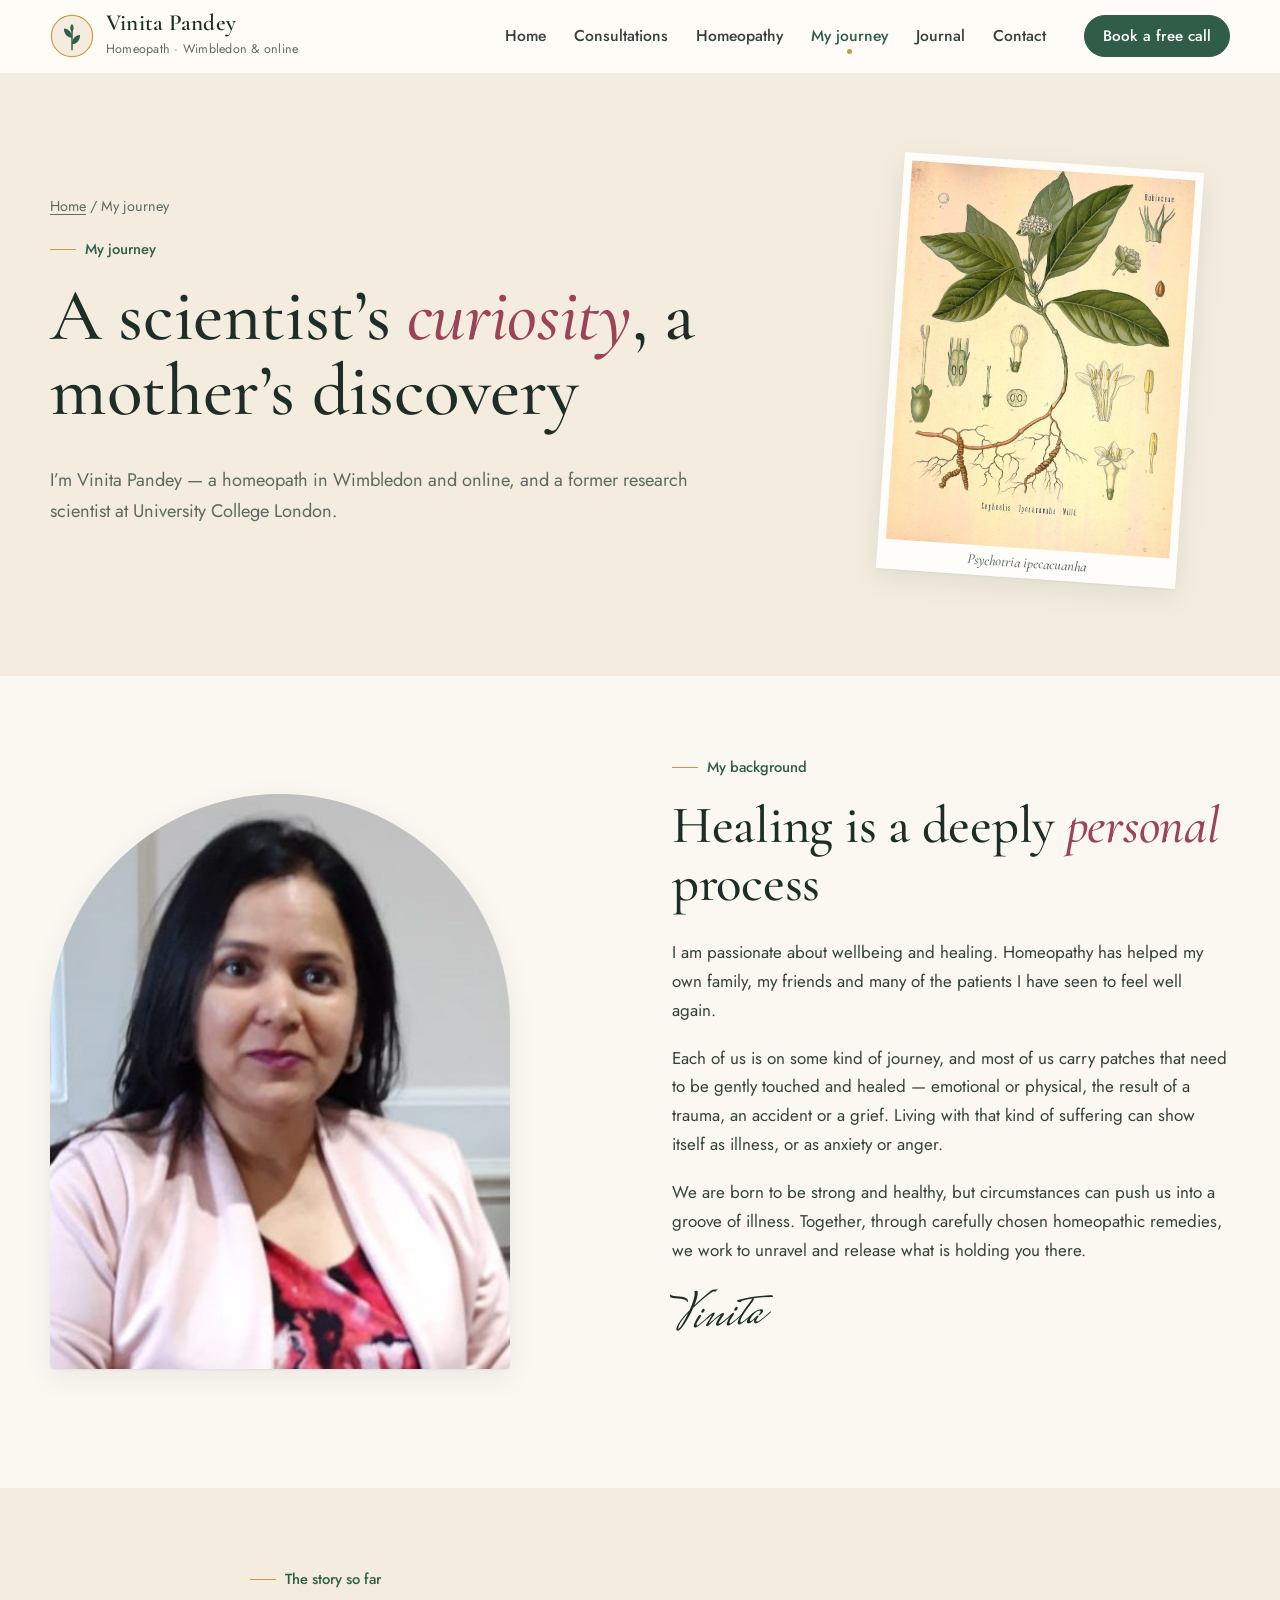
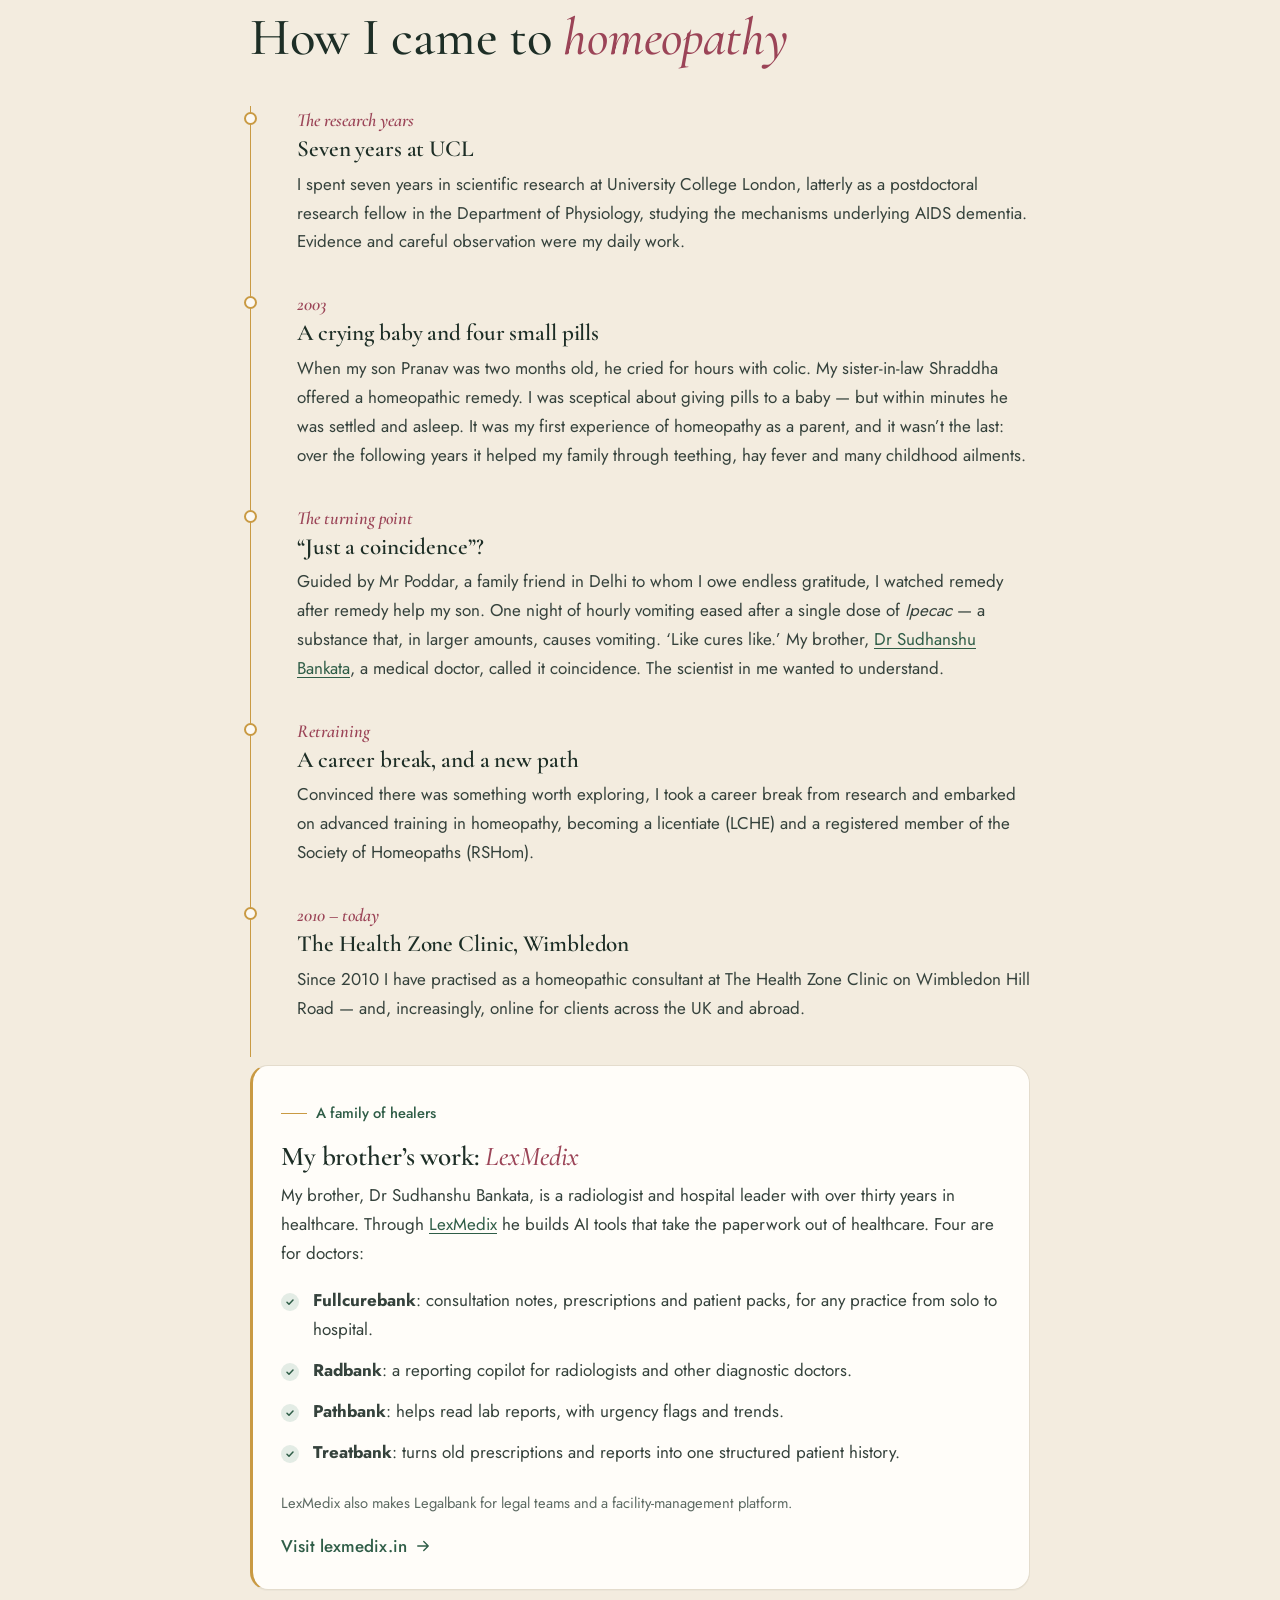
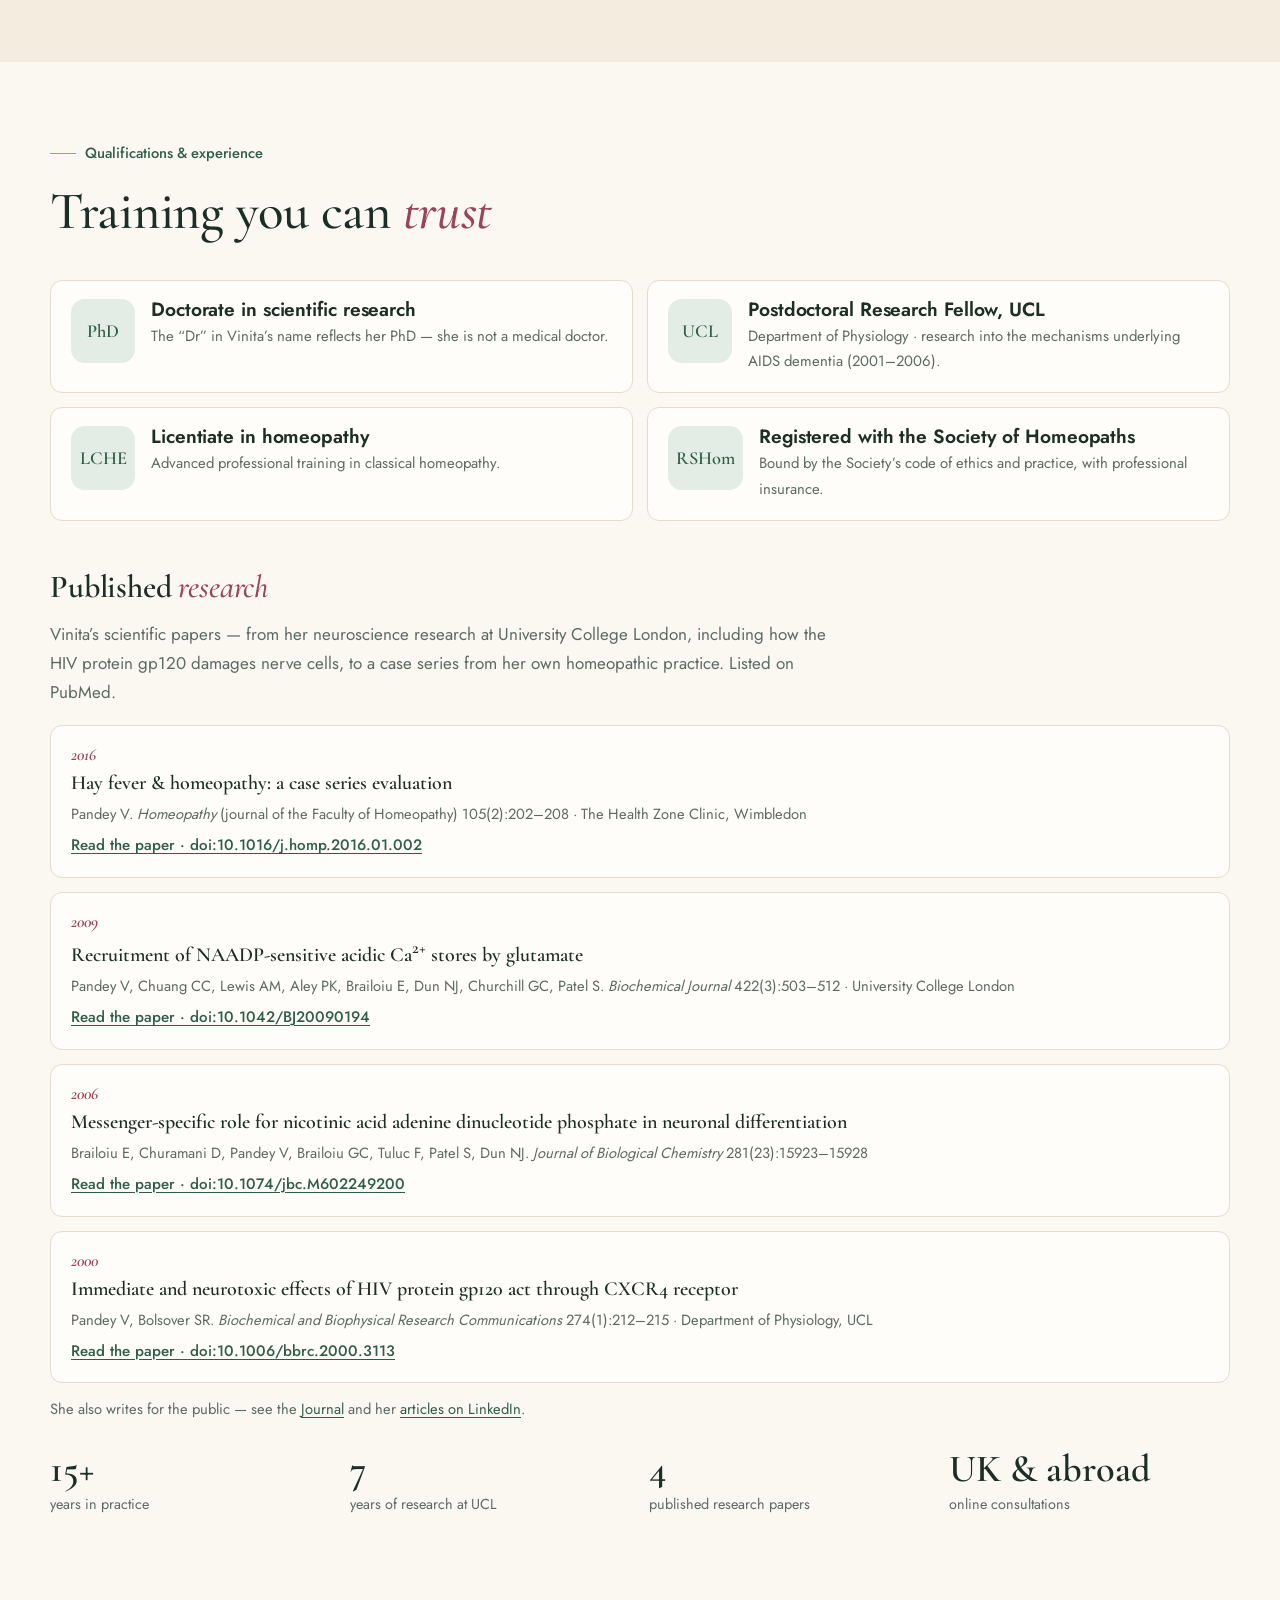
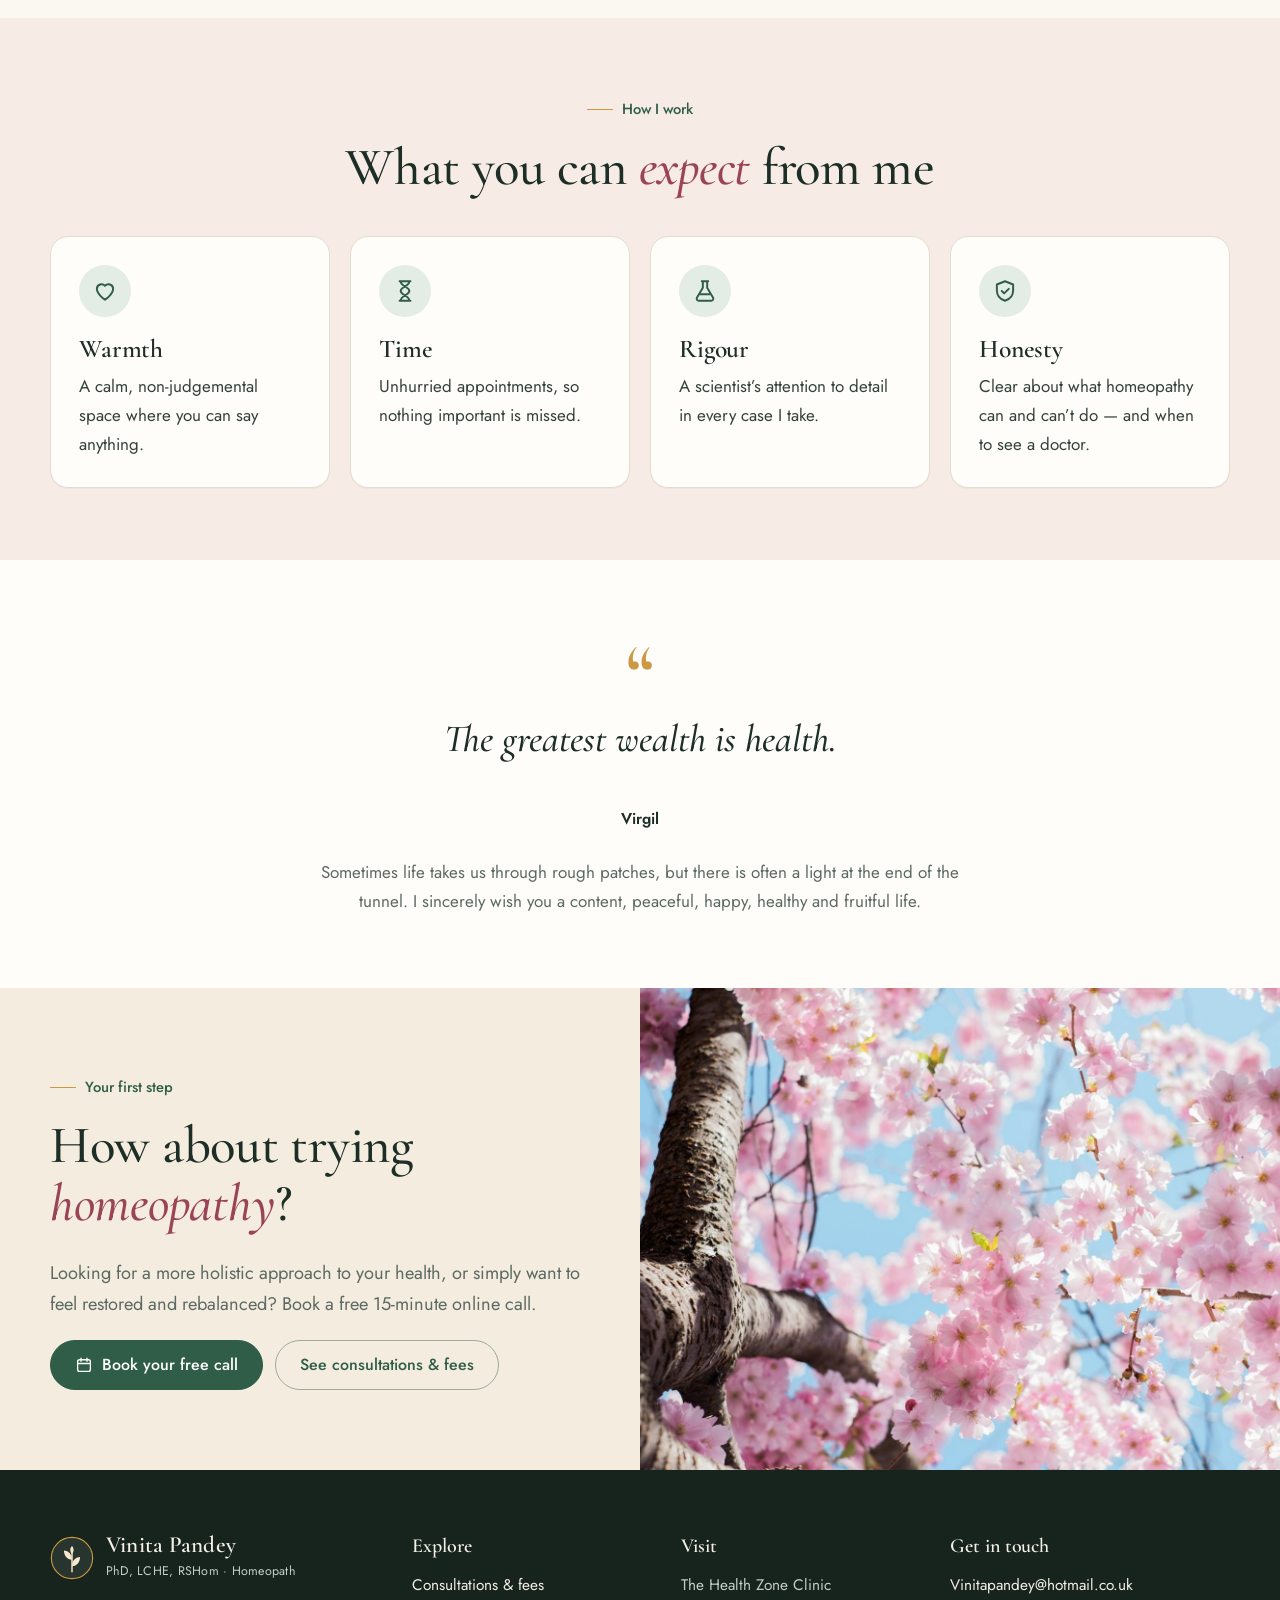
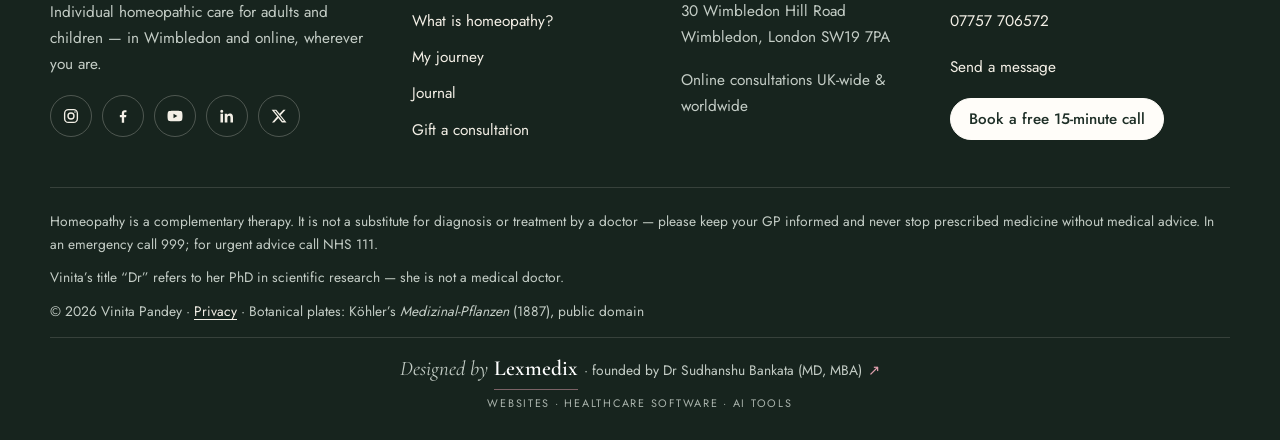
==== commit 5dbaa25f: "Footer credit: Designed by Lexmedix, founded by Dr Sudhanshu Bankata (MD, MBA) Studio standard 11 as" ====
--- a/about/index.html
+++ b/about/index.html
@@ -21,7 +21,7 @@
 <link rel="apple-touch-icon" href="../assets/img/apple-touch-icon.png">
 <link rel="preload" href="../assets/fonts/cormorant.woff2" as="font" type="font/woff2" crossorigin>
 <link rel="preload" href="../assets/fonts/jost.woff2" as="font" type="font/woff2" crossorigin>
-<link rel="stylesheet" href="../assets/css/site.css?v=4b84babc">
+<link rel="stylesheet" href="../assets/css/site.css?v=9fbdf795">
 <script type="application/ld+json">{"@context": "https://schema.org", "@graph": [{"@type": ["HealthAndBeautyBusiness", "LocalBusiness"], "@id": "https://drbankata.github.io/vinita-pandey/#practice", "name": "Vinita Pandey Homeopathy", "url": "https://drbankata.github.io/vinita-pandey/", "image": "https://drbankata.github.io/vinita-pandey/assets/img/og-image.jpg", "telephone": "+447757706572", "email": "Vinitapandey@hotmail.co.uk", "address": {"@type": "PostalAddress", "streetAddress": "The Health Zone Clinic, 30 Wimbledon Hill Road", "addressLocality": "Wimbledon, London", "postalCode": "SW19 7PA", "addressCountry": "GB"}, "areaServed": ["Wimbledon", "London", "United Kingdom (online)"], "founder": {"@id": "https://drbankata.github.io/vinita-pandey/#vinita"}, "sameAs": ["https://www.instagram.com/vinitapandeyhomeopathy/", "https://www.facebook.com/VinitaPandeyHomeopathy", "https://twitter.com/VinitaPandey24", "https://www.linkedin.com/in/vinita-pandey-5122bb1aa/"]}, {"@type": "Person", "@id": "https://drbankata.github.io/vinita-pandey/#vinita", "name": "Vinita Pandey", "honorificSuffix": "PhD, LCHE, RSHom", "jobTitle": "Homeopath", "worksFor": {"@id": "https://drbankata.github.io/vinita-pandey/#practice"}, "alumniOf": {"@type": "CollegeOrUniversity", "name": "University College London"}, "image": "https://drbankata.github.io/vinita-pandey/assets/img/vinita.jpg"}]}</script>
 </head>
 <body>
@@ -196,7 +196,7 @@
       <p>Vinita&rsquo;s title &ldquo;Dr&rdquo; refers to her PhD in scientific research — she is not a medical doctor.</p>
       <p>&copy; <span data-year>2026</span> Vinita Pandey · <a href="../privacy/">Privacy</a> · Botanical plates: Köhler&rsquo;s <i>Medizinal-Pflanzen</i> (1887), public domain</p>
     </div>
-  <div class="made-by"><a class="mb" href="https://lexmedix.in/services/" target="_blank" rel="noopener" aria-label="Designed by Dr Sudhanshu Bankata (MD, PGP). Website, software and AI services at Lexmedix. Opens in a new tab"><span class="mb-main"><span class="mb-pre">Designed by</span> <span class="mb-name">Dr Sudhanshu Bankata</span> <span class="mb-cred">(MD, PGP)</span><span class="mb-arrow" aria-hidden="true">&#8599;</span></span><span class="mb-sub" aria-hidden="true">Websites &middot; Healthcare software &middot; AI tools</span></a></div>
+  <div class="made-by"><a class="mb" href="https://lexmedix.in/services/" target="_blank" rel="noopener"><span class="mb-main"><span class="mb-pre">Designed by</span> <span class="mb-name">Lexmedix</span> <span class="mb-cred"><span class="mb-dot" aria-hidden="true">&middot; </span><span class="mb-sr">, </span>founded by Dr Sudhanshu Bankata (MD, MBA)</span><span class="mb-arrow" aria-hidden="true">&#8599;</span></span><span class="mb-sr">, </span><span class="mb-sub">Websites &middot; Healthcare software &middot; AI tools</span><span class="mb-sr"> (opens in a new tab)</span></a></div>
 </div>
 </footer>
 <button class="to-top" type="button" aria-label="Back to top"><svg viewBox="0 0 24 24" fill="none" stroke="currentColor" stroke-width="1.8" stroke-linecap="round" stroke-linejoin="round" aria-hidden="true"><path d="M12 19V5M6 11l6-6 6 6"/></svg></button>
--- a/assets/css/site.css
+++ b/assets/css/site.css
@@ -509,8 +509,8 @@
 .pub { min-width: 0; overflow-wrap: anywhere; }
 
 /* ---------- Designer credit ("Designed by", footer) ---------- */
-.made-by { margin-top: 22px; padding-top: 20px; border-top: 1px solid var(--mb-line); display: flex; justify-content: center; text-align: center; min-width: 0; }
-.made-by .mb { display: inline-flex; flex-direction: column; align-items: center; gap: 6px; min-height: 44px; justify-content: center; max-width: 100%; color: var(--mb-text); text-decoration: none; overflow-wrap: anywhere; }
+.made-by { margin-top: 14px; padding-top: 12px; border-top: 1px solid var(--mb-line); display: flex; justify-content: center; text-align: center; min-width: 0; }
+.made-by .mb { display: inline-flex; flex-direction: column; align-items: center; gap: 4px; min-height: 44px; justify-content: center; max-width: 100%; color: var(--mb-text); text-decoration: none; overflow-wrap: anywhere; position: relative; }
 .made-by .mb:hover { text-decoration: none; color: var(--mb-text); }
 .made-by .mb-main { display: inline-flex; flex-wrap: wrap; align-items: baseline; justify-content: center; gap: 0 .4em; min-width: 0; }
 .made-by .mb-pre { font-family: var(--mb-pre-font); font-style: var(--mb-pre-style, normal); font-size: var(--mb-pre-size, 1.1rem); color: var(--mb-muted); letter-spacing: var(--mb-pre-ls, 0); text-transform: var(--mb-pre-tt, none); }
@@ -518,8 +518,10 @@
 .made-by .mb-cred { font-family: var(--mb-cred-font, var(--mb-name-font)); font-size: .86rem; color: var(--mb-muted); }
 .made-by .mb-arrow { font-family: system-ui, "Segoe UI Symbol", sans-serif; color: var(--mb-accent); display: inline-block; transition: transform .25s ease; font-size: .95em; }
 .made-by .mb-sub { font-family: var(--mb-sub-font); font-size: .68rem; letter-spacing: .16em; text-transform: uppercase; color: var(--mb-muted); opacity: .85; }
+.made-by .mb-sr { position: absolute; width: 1px; height: 1px; margin: -1px; padding: 0; overflow: hidden; clip: rect(0 0 0 0); white-space: nowrap; border: 0; }
 .made-by .mb:hover .mb-name, .made-by .mb:focus-visible .mb-name { background-size: 100% 2px; }
 .made-by .mb:hover .mb-arrow, .made-by .mb:focus-visible .mb-arrow { transform: translate(3px, -3px); }
 .made-by .mb:focus-visible { outline: 2px solid var(--mb-accent); outline-offset: 4px; border-radius: 4px; }
 @media (prefers-reduced-motion: reduce) { .made-by .mb-name, .made-by .mb-arrow { transition: none; } }
+@media (max-width: 480px) { .made-by .mb-dot { display: none; } }
 .made-by { --mb-line: rgba(243,239,230,.14); --mb-text: var(--on-dark); --mb-muted: var(--on-dark-soft); --mb-accent: #e0a0ae; --mb-rest: rgba(224,160,174,.5); --mb-pre-font: var(--serif); --mb-pre-style: italic; --mb-pre-size: 1.3rem; --mb-name-font: var(--serif); --mb-name-weight: 600; --mb-name-size: 1.35rem; --mb-name-color: #fff; --mb-sub-font: var(--sans); --mb-cred-font: var(--sans); }
